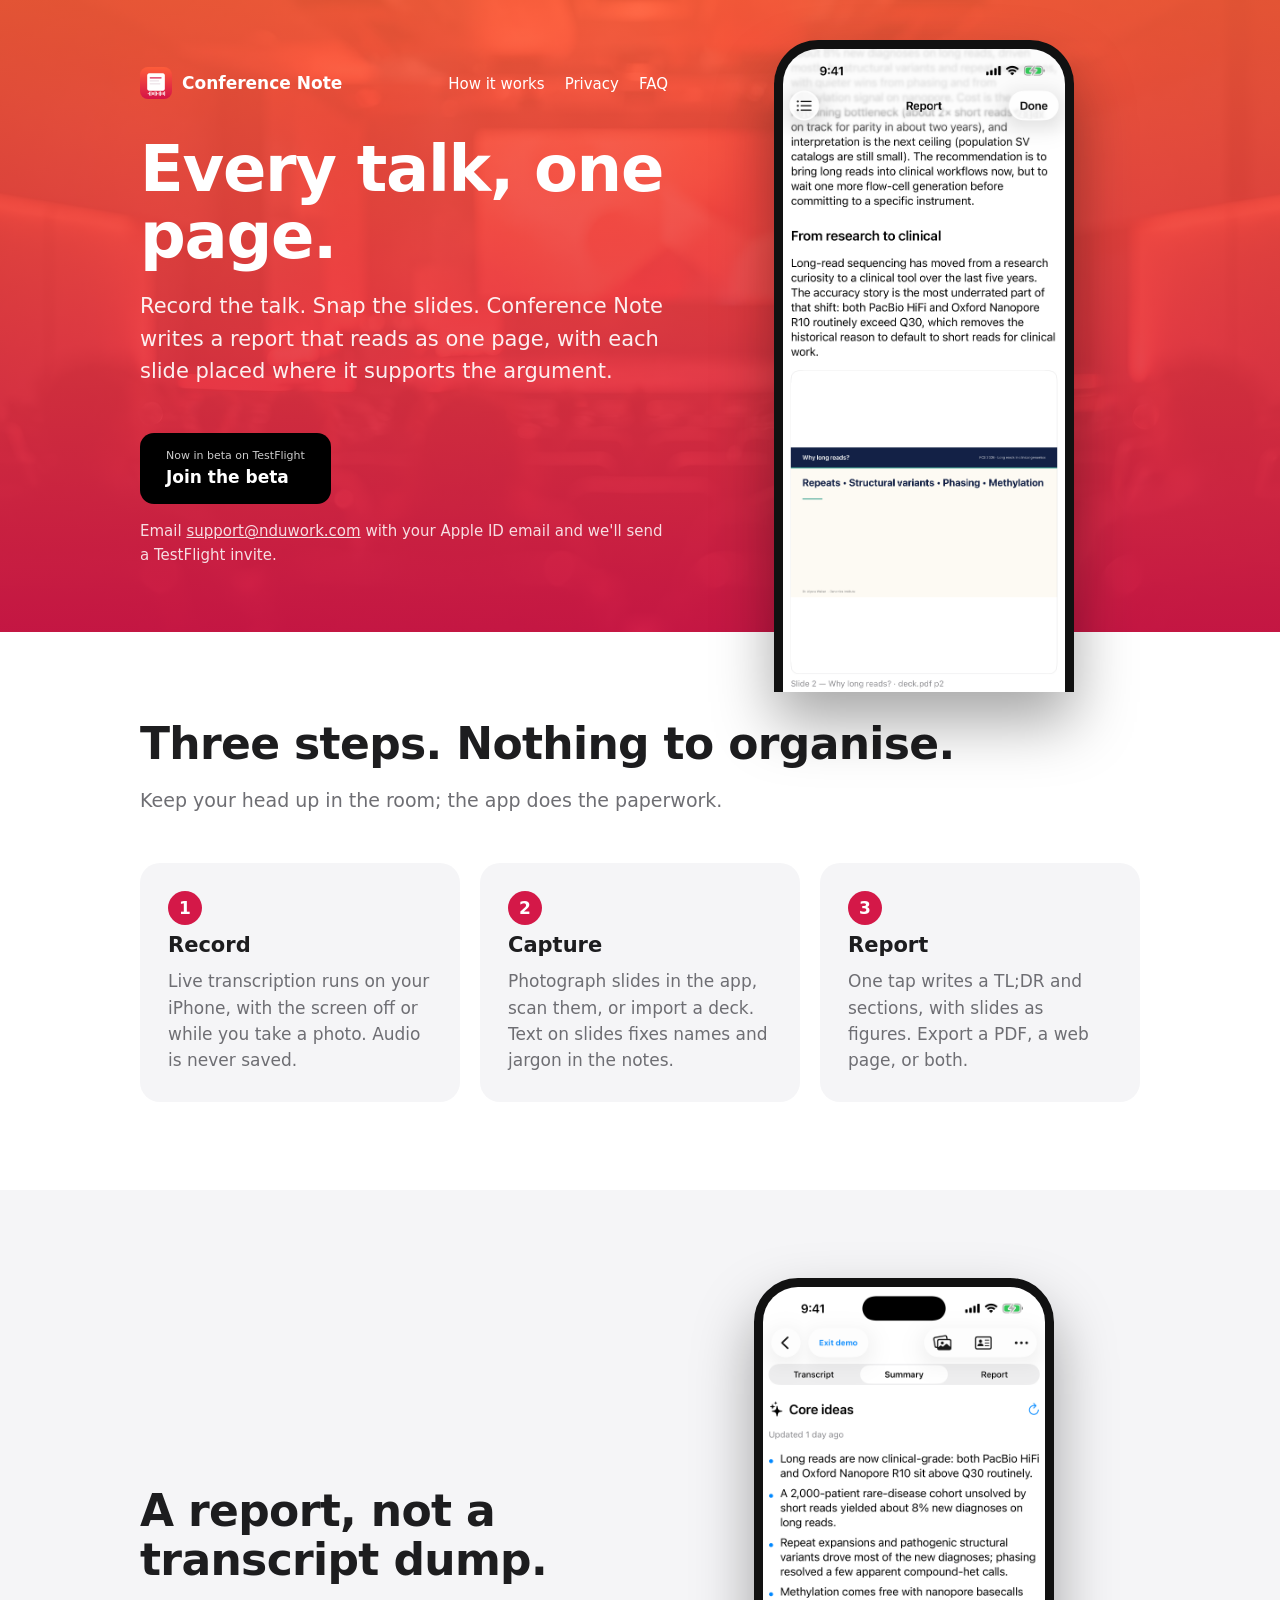
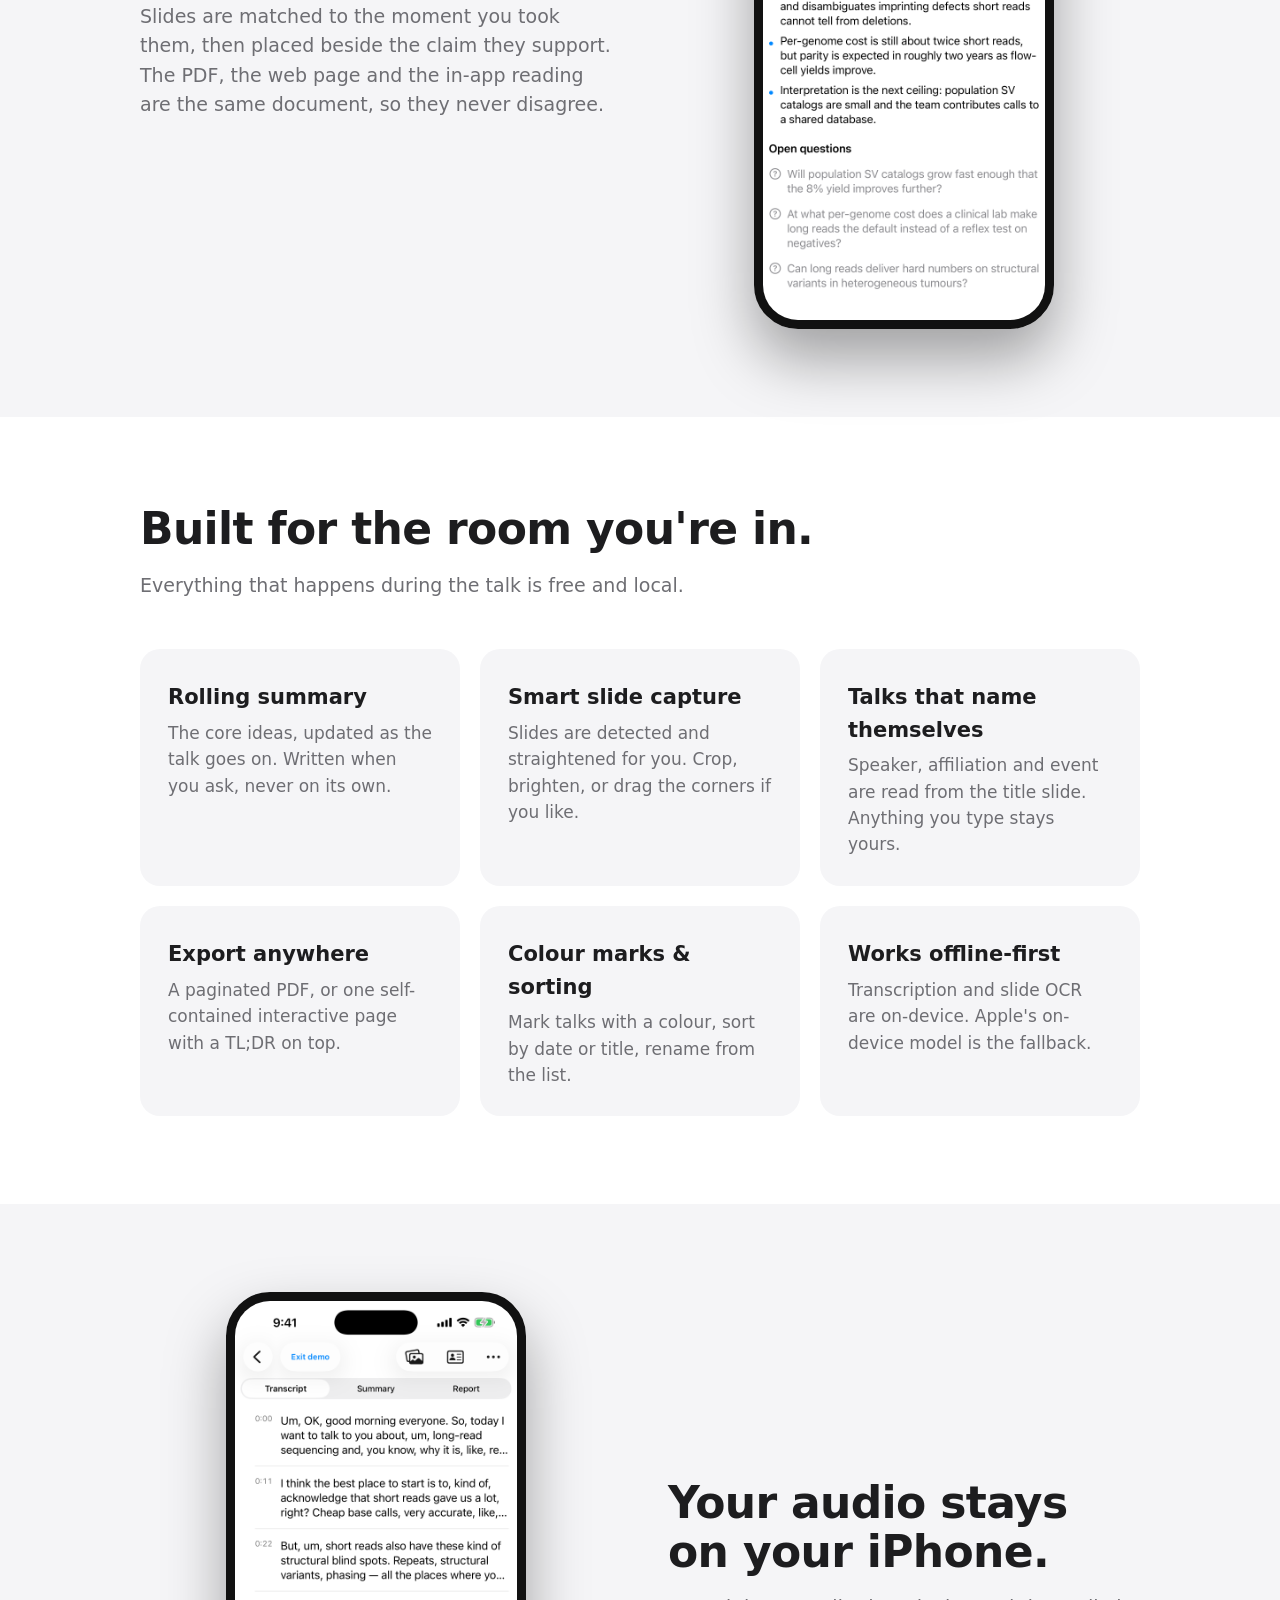
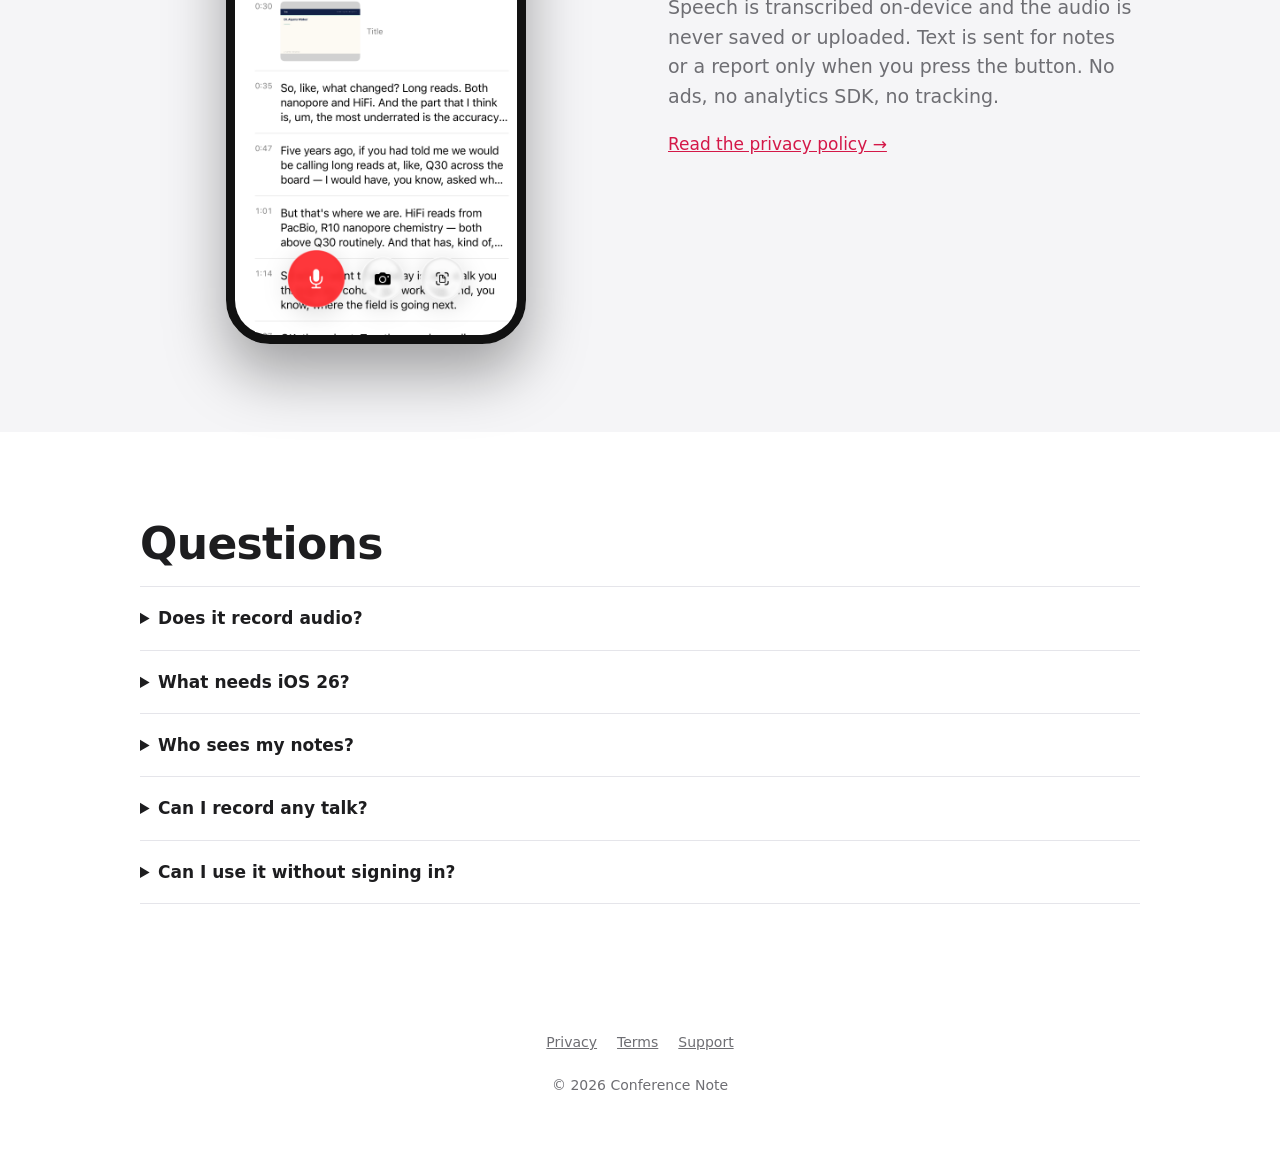
==== index.html @ bb440360 "Point og:image at the nduwork Pages URL Co-Authored-By: Pi <noreply@pi.dev>" ====
<!doctype html>
<html lang="en">
<head>
<meta charset="utf-8">
<meta name="viewport" content="width=device-width, initial-scale=1">
<title>Conference Note — talks in, one-page reports out</title>
<meta name="description" content="Record a talk, snap the slides, and get a one-page report with the slides as figures. Transcription happens on your iPhone.">
<meta property="og:title" content="Conference Note">
<meta property="og:description" content="Record a talk, snap the slides, get a one-page report.">
<meta property="og:image" content="https://nduwork.github.io/conference-note-landing/assets/og.png">
<link rel="icon" href="assets/icon.png">
<link rel="stylesheet" href="site.css">
</head>
<body>
<header class="hero">
  <div class="wrap">
    <div>
      <nav><b><img src="assets/icon.png" alt="">Conference Note</b><span><a href="#how">How it works</a><a href="#privacy">Privacy</a><a href="#faq">FAQ</a></span></nav>
      <h1>Every talk, one page.</h1>
      <p class="lead">Record the talk. Snap the slides. Conference Note writes a report that reads as one page, with each slide placed where it supports the argument.</p>
      <!-- beta: swap for the App Store link when the app is live -->
      <a class="badge" href="mailto:support@nduwork.com?subject=Conference%20Note%20beta&body=Please%20add%20me%20to%20the%20Conference%20Note%20TestFlight%20beta.%20My%20Apple%20ID%20email%20is%3A%20"><small>Now in beta on TestFlight</small>Join the beta</a>
      <p style="font-size:15px;opacity:.85;margin:-40px 0 56px">Email <a href="mailto:support@nduwork.com?subject=Conference%20Note%20beta" style="color:#fff">support@nduwork.com</a> with your Apple ID email and we'll send a TestFlight invite.</p>
    </div>
    <div class="phone"><span>assets/shots/01-report.png</span><img src="assets/shots/01-report.png" alt="A Conference Note report with slides as figures" onerror="this.remove()"></div>
  </div>
</header>

<section id="how"><div class="wrap">
  <h2>Three steps. Nothing to organise.</h2>
  <p class="sub">Keep your head up in the room; the app does the paperwork.</p>
  <div class="steps">
    <div class="card"><div class="n">1</div><h3>Record</h3><p>Live transcription runs on your iPhone, with the screen off or while you take a photo. Audio is never saved.</p></div>
    <div class="card"><div class="n">2</div><h3>Capture</h3><p>Photograph slides in the app, scan them, or import a deck. Text on slides fixes names and jargon in the notes.</p></div>
    <div class="card"><div class="n">3</div><h3>Report</h3><p>One tap writes a TL;DR and sections, with slides as figures. Export a PDF, a web page, or both.</p></div>
  </div>
</div></section>

<section class="alt"><div class="wrap split">
  <div>
    <h2>A report, not a transcript dump.</h2>
    <p class="sub" style="margin:0">Slides are matched to the moment you took them, then placed beside the claim they support. The PDF, the web page and the in-app reading are the same document, so they never disagree.</p>
  </div>
  <div class="phone"><span>assets/shots/02-summary.png</span><img src="assets/shots/02-summary.png" alt="Rolling summary of a talk" onerror="this.remove()"></div>
</div></section>

<section><div class="wrap">
  <h2>Built for the room you're in.</h2>
  <p class="sub">Everything that happens during the talk is free and local.</p>
  <div class="feats">
    <div class="card"><h3>Rolling summary</h3><p>The core ideas, updated as the talk goes on. Written when you ask, never on its own.</p></div>
    <div class="card"><h3>Smart slide capture</h3><p>Slides are detected and straightened for you. Crop, brighten, or drag the corners if you like.</p></div>
    <div class="card"><h3>Talks that name themselves</h3><p>Speaker, affiliation and event are read from the title slide. Anything you type stays yours.</p></div>
    <div class="card"><h3>Export anywhere</h3><p>A paginated PDF, or one self-contained interactive page with a TL;DR on top.</p></div>
    <div class="card"><h3>Colour marks &amp; sorting</h3><p>Mark talks with a colour, sort by date or title, rename from the list.</p></div>
    <div class="card"><h3>Works offline-first</h3><p>Transcription and slide OCR are on-device. Apple's on-device model is the fallback.</p></div>
  </div>
</div></section>

<section class="alt" id="privacy"><div class="wrap split">
  <div class="phone"><span>assets/shots/03-privacy.png</span><img src="assets/shots/03-privacy.png" alt="" onerror="this.remove()"></div>
  <div>
    <h2>Your audio stays on your iPhone.</h2>
    <p class="sub" style="margin:0 0 20px">Speech is transcribed on-device and the audio is never saved or uploaded. Text is sent for notes or a report only when you press the button. No ads, no analytics SDK, no tracking.</p>
    <a href="privacy.html">Read the privacy policy →</a>
  </div>
</div></section>

<section id="faq"><div class="wrap">
  <h2>Questions</h2>
  <details><summary>Does it record audio?</summary><p>It listens to transcribe, live, on your iPhone. The audio is not saved and not uploaded.</p></details>
  <details><summary>What needs iOS 26?</summary><p>On-device transcription uses Apple's SpeechAnalyzer, which ships with iOS 26.</p></details>
  <details><summary>Who sees my notes?</summary><p>When you press for notes or a report, the text goes through Conference Note's credit service to OpenAI, which does not train on API data. The service keeps only a count of tokens used.</p></details>
  <details><summary>Can I record any talk?</summary><p>You decide. Conference Note is a note-taking tool, and you are responsible for having permission to record and capture each talk and for respecting the rules of the event. See the <a href="terms.html">Terms of Use</a>.</p></details>
  <details><summary>Can I use it without signing in?</summary><p>A guided demo with sample data runs before sign-in. Real use needs Sign in with Apple, which ties your credits to you.</p></details>
</div></section>

<footer><div class="wrap">
  <a href="privacy.html">Privacy</a><a href="terms.html">Terms</a><a href="support.html">Support</a><br><br>© 2026 Conference Note
</div></footer>
</body>
</html>
---- site.css ----
:root{--coral:#ff5e3a;--crimson:#d41848;--ink:#1d1d1f;--mute:#6e6e73;--bg:#fff;--card:#f5f5f7;--line:#e5e5ea}
@media(prefers-color-scheme:dark){:root{--ink:#f5f5f7;--mute:#a1a1a6;--bg:#000;--card:#1c1c1e;--line:#2c2c2e}}
*{box-sizing:border-box}
body{margin:0;font:17px/1.55 -apple-system,BlinkMacSystemFont,"SF Pro Text",system-ui,sans-serif;color:var(--ink);background:var(--bg)}
a{color:var(--crimson)}
.wrap{max-width:1040px;margin:0 auto;padding:0 20px}
nav{display:flex;align-items:center;justify-content:space-between;padding:18px 0}
nav b{display:flex;align-items:center;gap:10px}
nav img{width:32px;height:32px;border-radius:8px}
nav a{margin-left:20px;color:var(--mute);text-decoration:none;font-size:15px}
.hero{background:linear-gradient(180deg,rgb(255 94 58/.88),rgb(212 24 72/.92)),url(assets/hero-bg.jpg) center/cover;color:#fff}
.hero .wrap{display:grid;grid-template-columns:1.1fr .9fr;gap:40px;align-items:center;padding-top:40px;padding-bottom:0}
.hero nav a,.hero nav b{color:#fff}
h1{font-size:clamp(36px,6vw,64px);line-height:1.04;letter-spacing:-.02em;margin:.3em 0}
.lead{font-size:21px;opacity:.92;max-width:30em}
.badge{display:inline-block;margin:24px 0 56px;padding:14px 26px;border-radius:14px;background:#000;color:#fff;text-decoration:none;font-weight:600}
.badge small{display:block;font-size:11px;font-weight:400;opacity:.8}
/* phone + placeholder: a missing screenshot shows its label instead */
.phone{position:relative;width:min(300px,100%);aspect-ratio:1320/2868;margin:0 auto;border:9px solid #111;border-radius:44px;background:linear-gradient(160deg,#2a2a2e,#111);overflow:hidden;box-shadow:0 30px 60px rgba(0,0,0,.35)}
.hero .phone{margin-bottom:-60px;border-bottom:0;border-radius:44px 44px 0 0}
.phone span{position:absolute;inset:0;display:grid;place-items:center;padding:20px;text-align:center;color:#8e8e93;font-size:14px}
.phone img{position:absolute;inset:0;width:100%;height:100%;object-fit:cover}
section{padding:88px 0}
section.alt{background:var(--card)}
h2{font-size:clamp(28px,4vw,44px);line-height:1.1;letter-spacing:-.015em;margin:0 0 .4em}
.sub{color:var(--mute);font-size:19px;max-width:36em;margin:0 0 48px}
.steps,.feats{display:grid;gap:20px;grid-template-columns:repeat(3,1fr)}
.card{background:var(--card);border-radius:20px;padding:28px}
section.alt .card{background:var(--bg)}
.card h3{margin:.2em 0 .3em;font-size:21px}
.card p{margin:0;color:var(--mute)}
.n{display:grid;place-items:center;width:34px;height:34px;border-radius:50%;background:var(--crimson);color:#fff;font-weight:700}
.split{display:grid;grid-template-columns:1fr 1fr;gap:56px;align-items:center}
details{border-top:1px solid var(--line);padding:18px 0}
details:last-child{border-bottom:1px solid var(--line)}
summary{cursor:pointer;font-weight:600}
details p{color:var(--mute);margin:.6em 0 0}
footer{padding:40px 0 60px;color:var(--mute);font-size:14px;text-align:center}
footer a{color:var(--mute);margin:0 10px}
@media(max-width:760px){.hero .wrap,.split{grid-template-columns:1fr}.steps,.feats{grid-template-columns:1fr}.hero .wrap>div:first-child{text-align:center}.lead{margin:auto}}
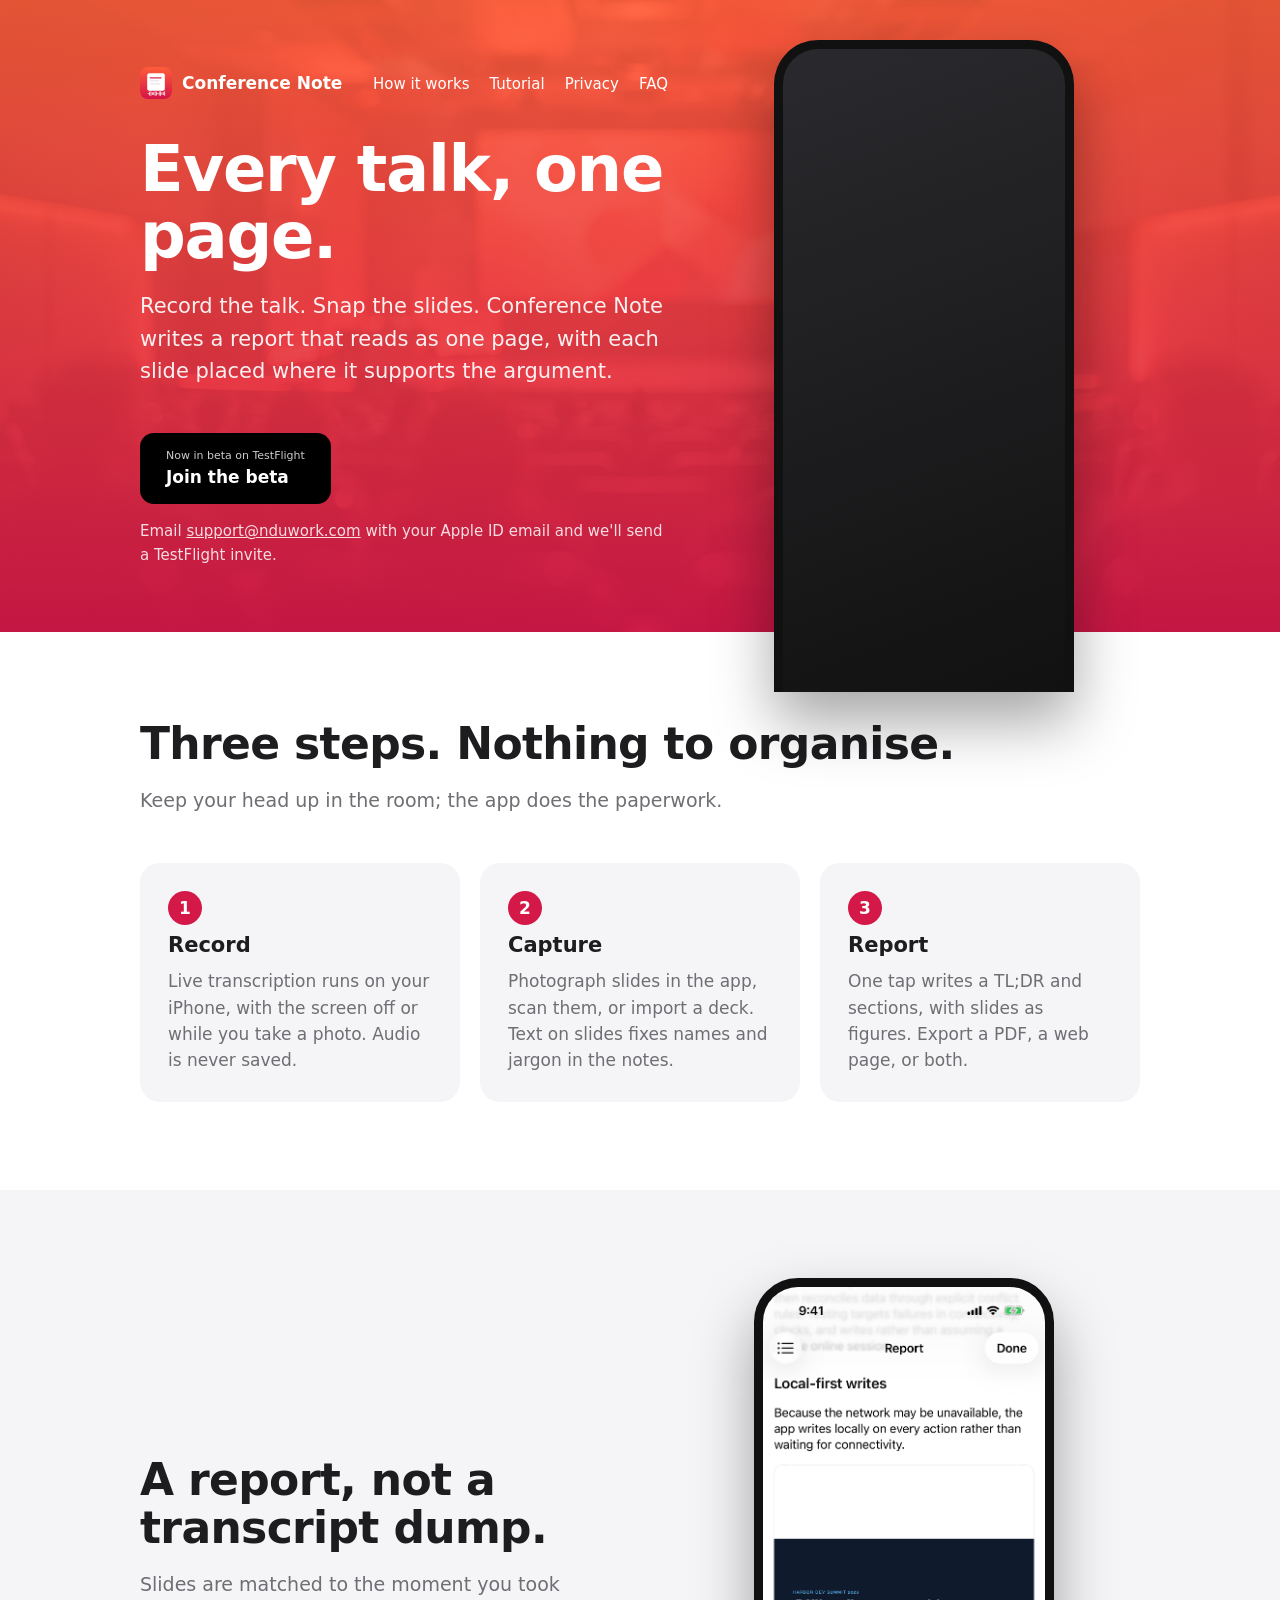
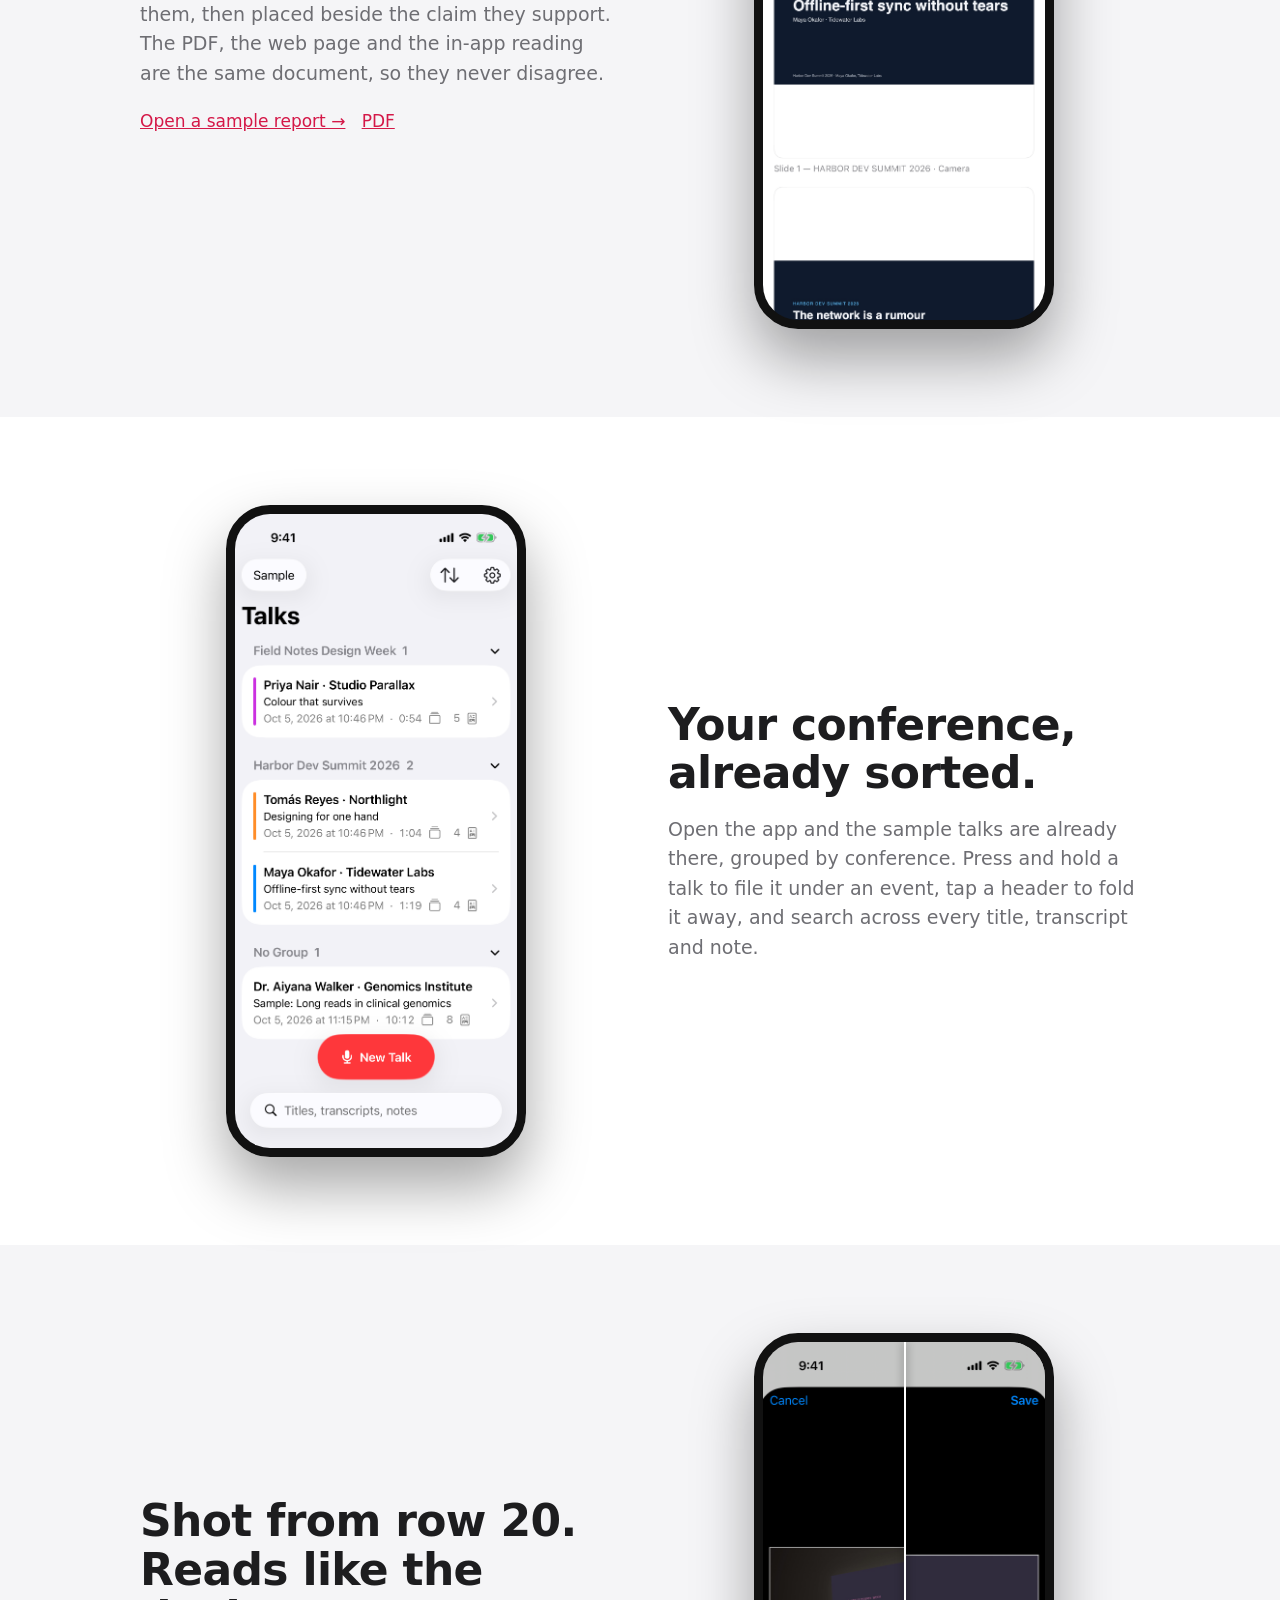
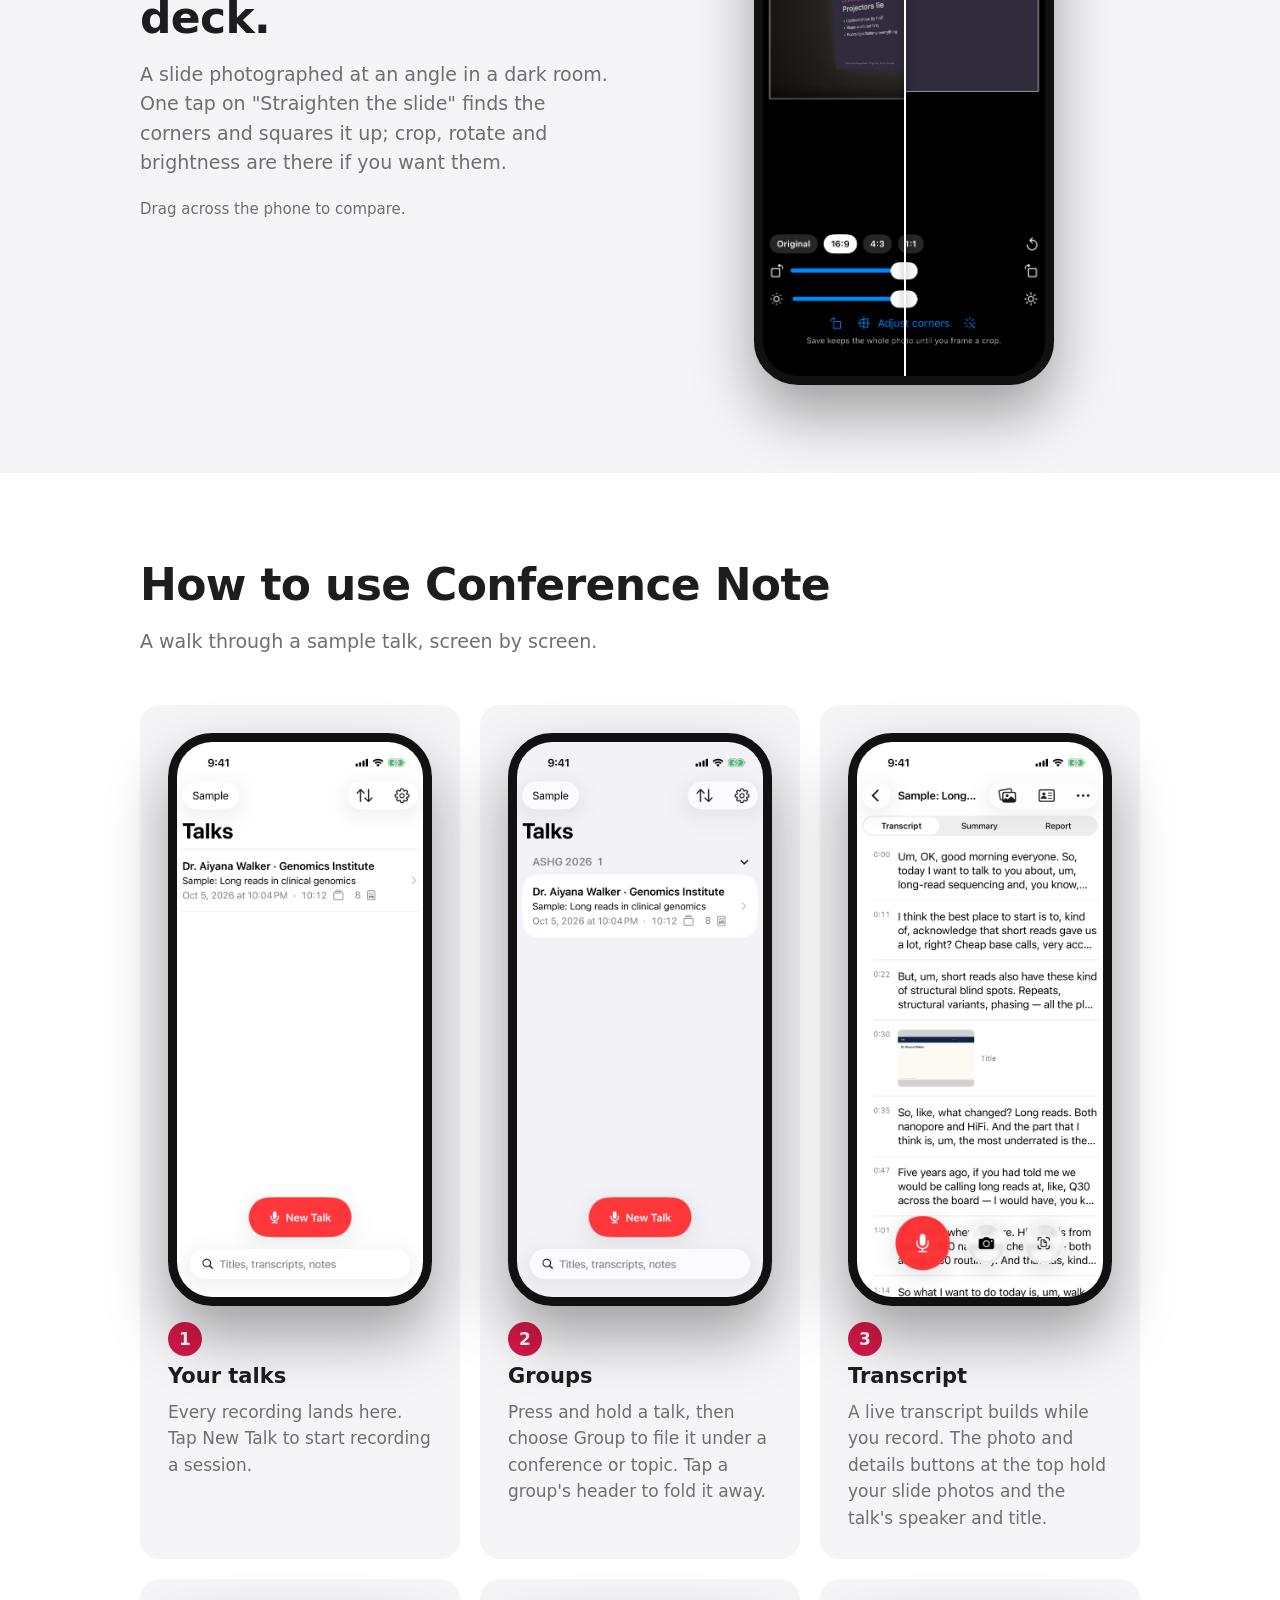
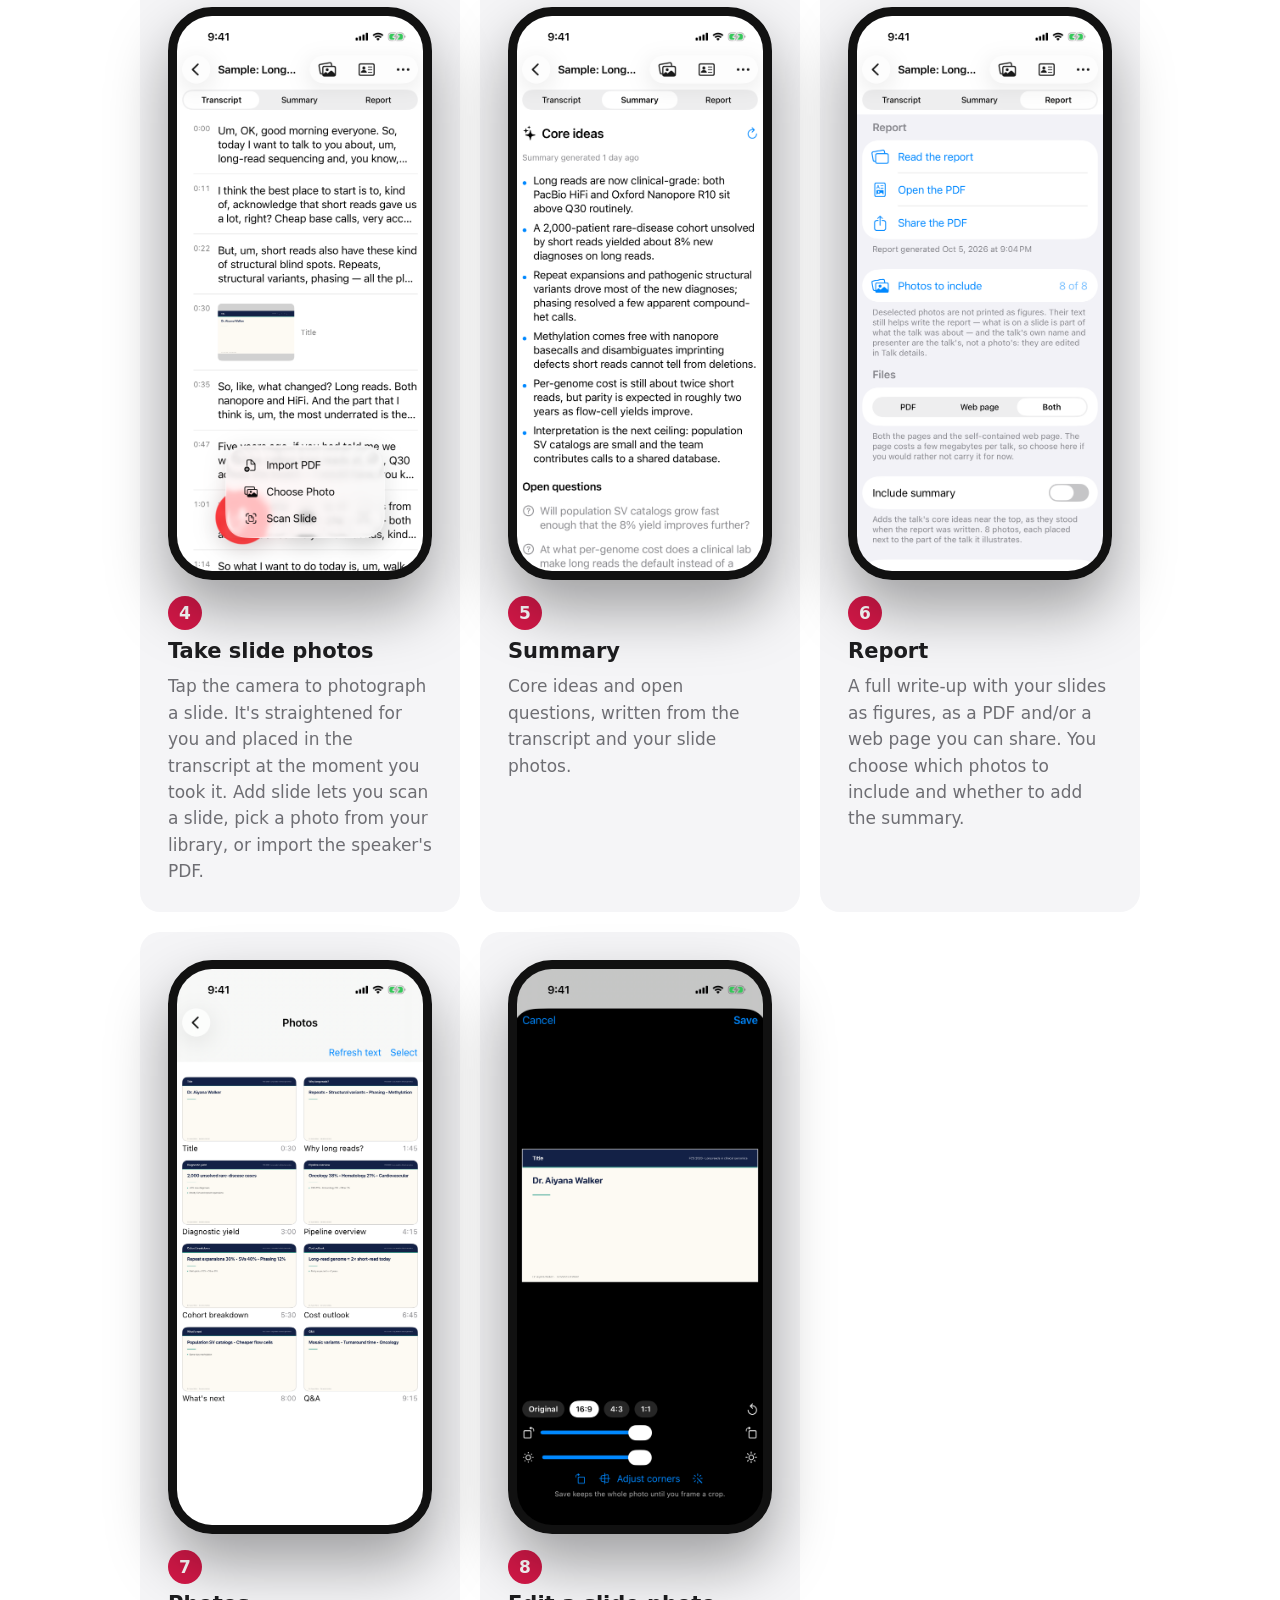
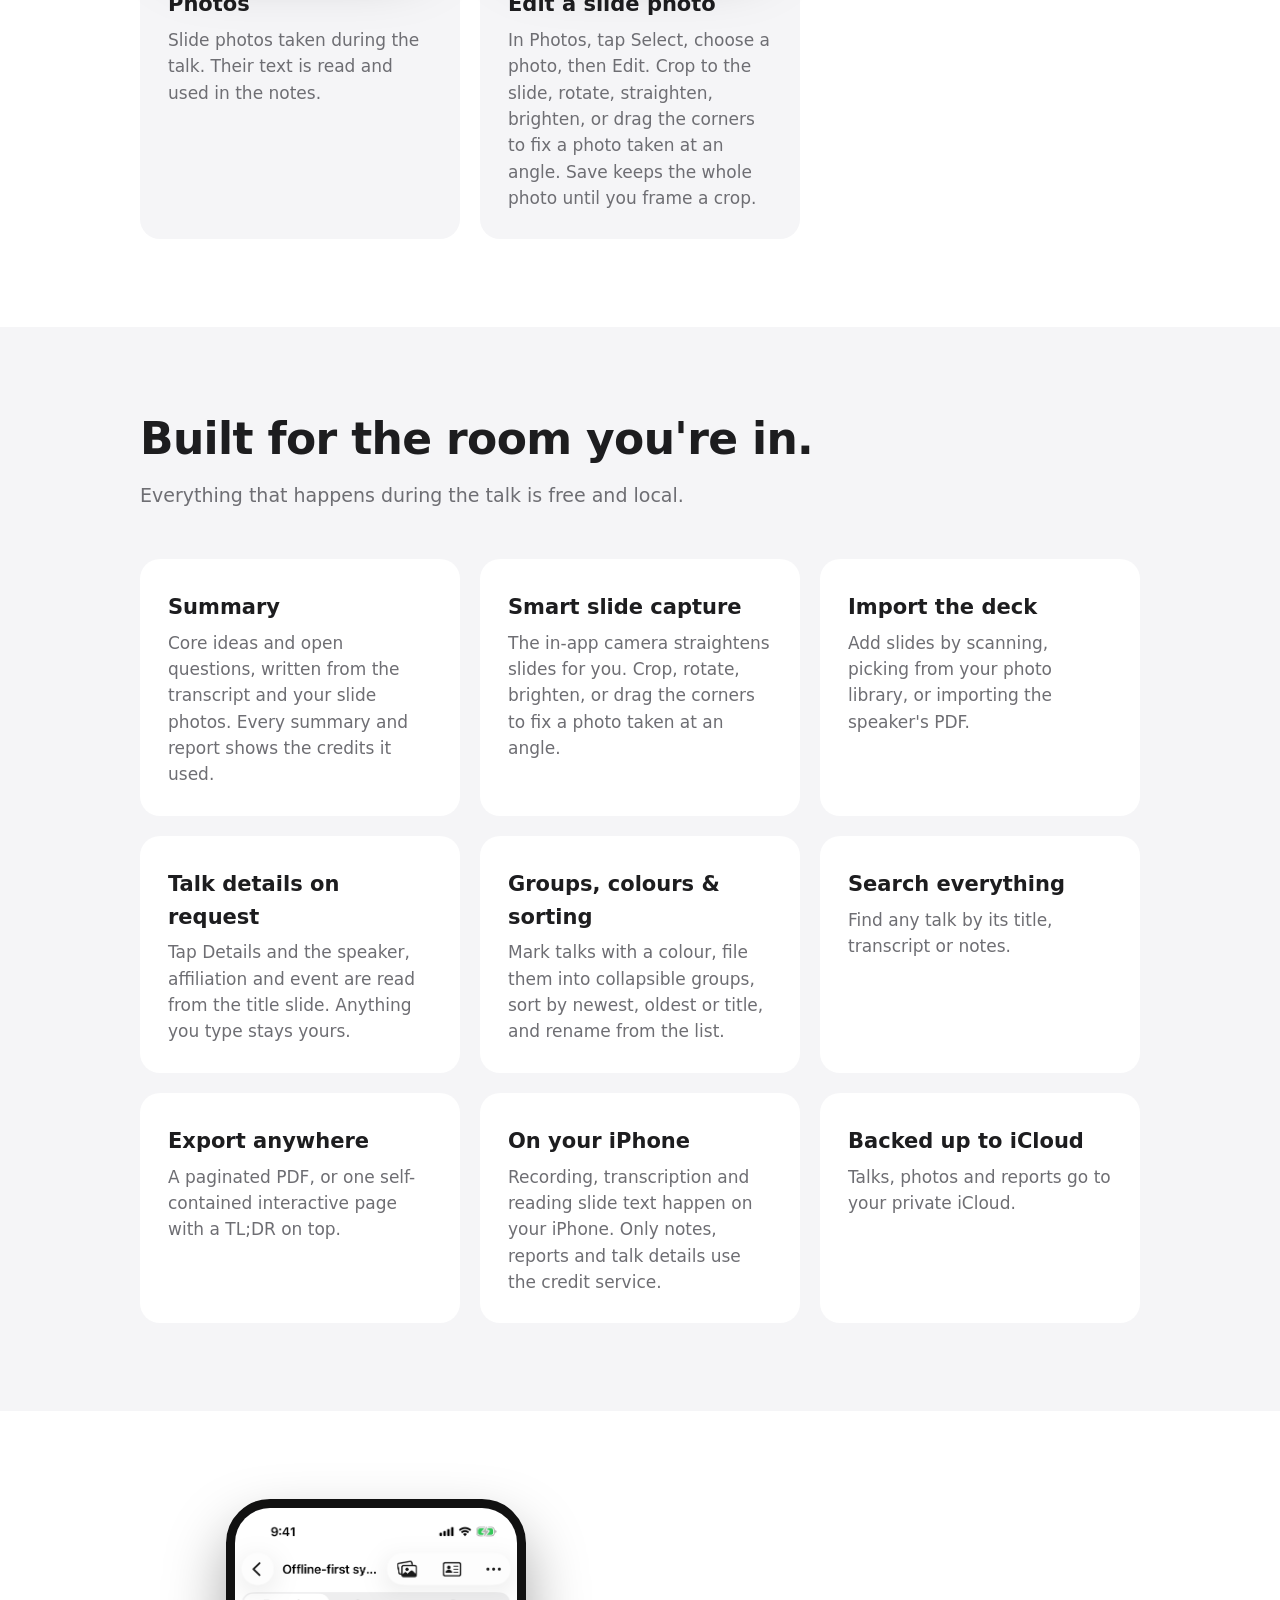
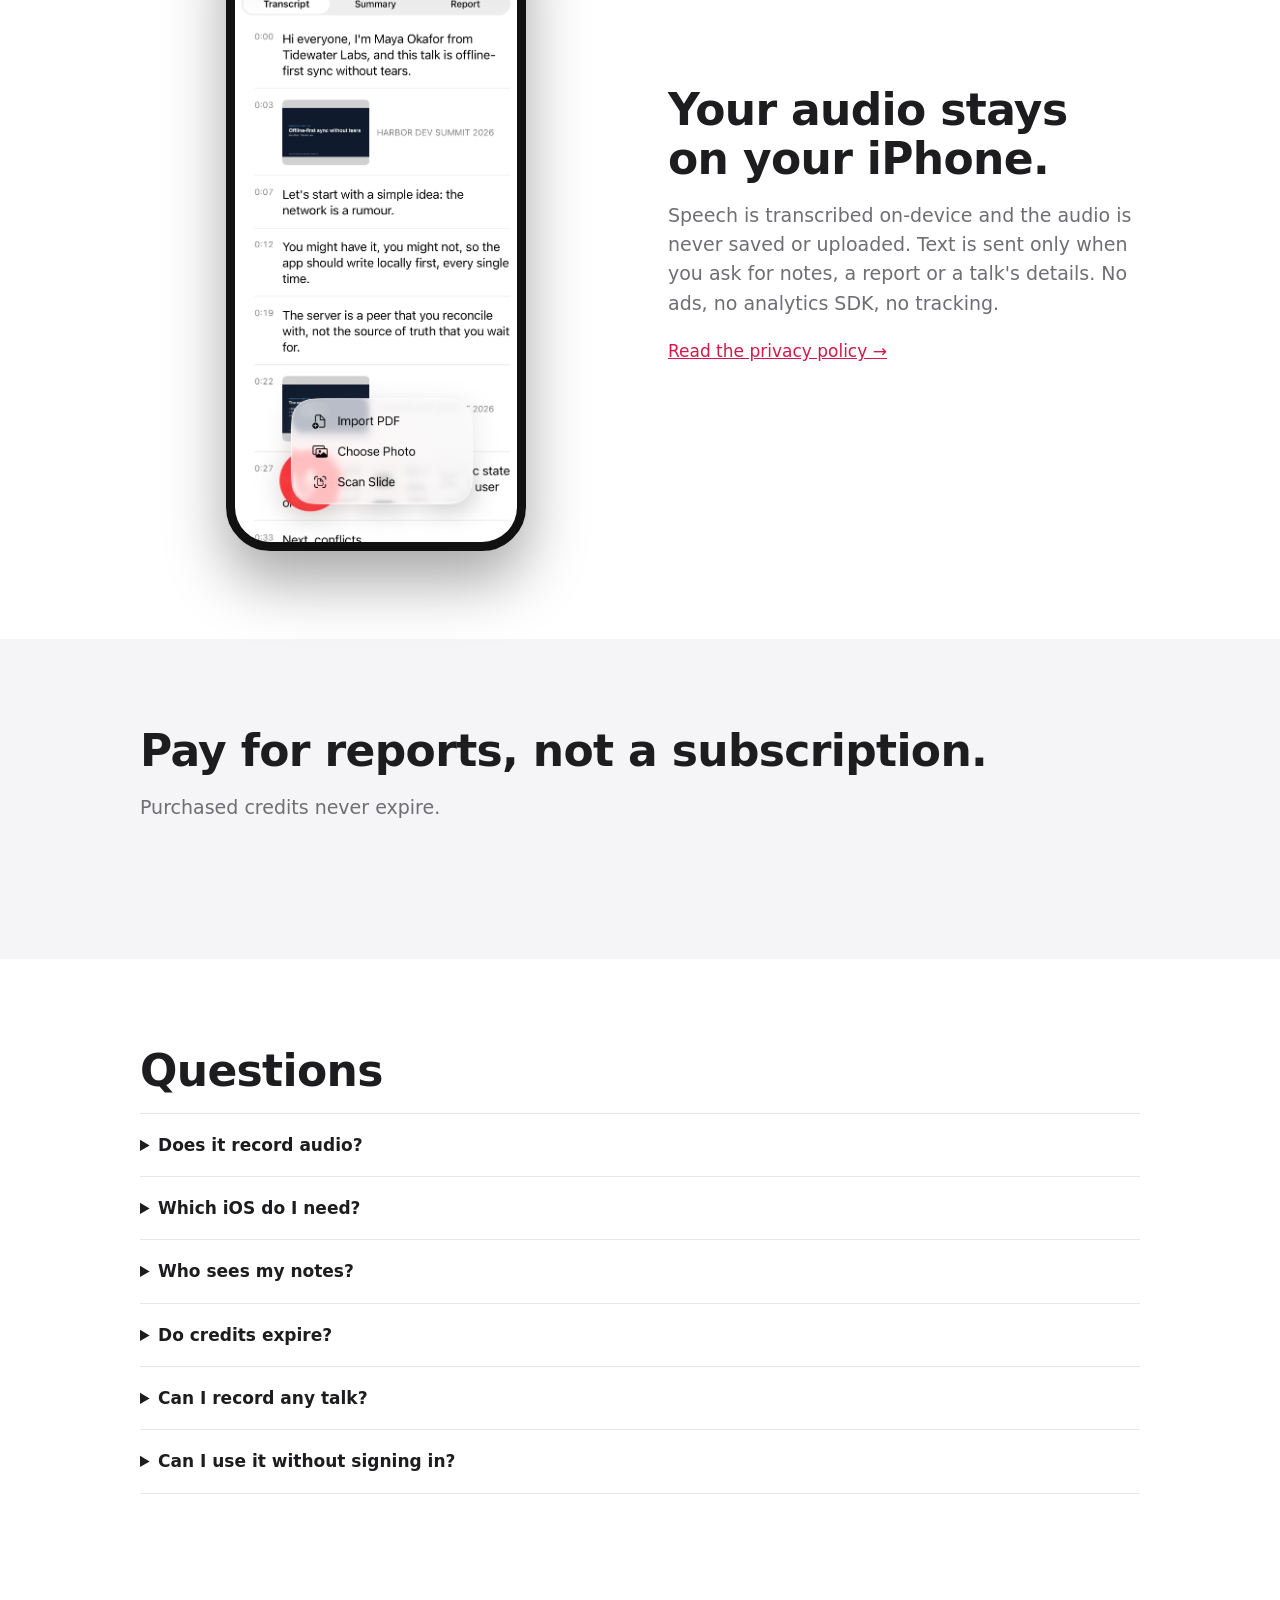
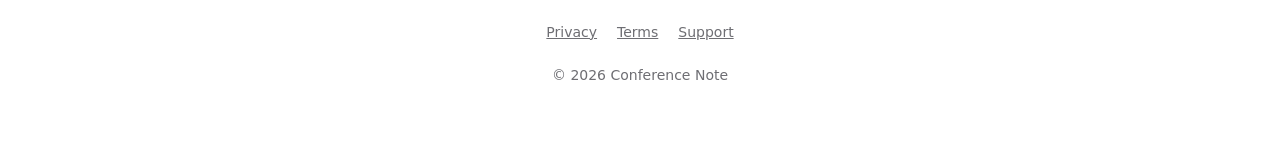
==== commit 62a68252: "Landing: tutorial, app-synced copy, demo-talk sections Co-Authored-By: Pi <noreply@pi.dev>" ====
--- a/index.html
+++ b/index.html
@@ -7,7 +7,7 @@
 <meta name="description" content="Record a talk, snap the slides, and get a one-page report with the slides as figures. Transcription happens on your iPhone.">
 <meta property="og:title" content="Conference Note">
 <meta property="og:description" content="Record a talk, snap the slides, get a one-page report.">
-<meta property="og:image" content="https://nduwork.github.io/conference-note-landing/assets/og.png">
+<meta property="og:image" content="https://nduworker.github.io/conference-note-landing/assets/og.png">
 <link rel="icon" href="assets/icon.png">
 <link rel="stylesheet" href="site.css">
 </head>
@@ -15,14 +15,14 @@
 <header class="hero">
   <div class="wrap">
     <div>
-      <nav><b><img src="assets/icon.png" alt="">Conference Note</b><span><a href="#how">How it works</a><a href="#privacy">Privacy</a><a href="#faq">FAQ</a></span></nav>
+      <nav><b><img src="assets/icon.png" alt="">Conference Note</b><span><a href="#how">How it works</a><a href="#tutorial">Tutorial</a><a href="#privacy">Privacy</a><a href="#faq">FAQ</a></span></nav>
       <h1>Every talk, one page.</h1>
       <p class="lead">Record the talk. Snap the slides. Conference Note writes a report that reads as one page, with each slide placed where it supports the argument.</p>
       <!-- beta: swap for the App Store link when the app is live -->
       <a class="badge" href="mailto:support@nduwork.com?subject=Conference%20Note%20beta&body=Please%20add%20me%20to%20the%20Conference%20Note%20TestFlight%20beta.%20My%20Apple%20ID%20email%20is%3A%20"><small>Now in beta on TestFlight</small>Join the beta</a>
       <p style="font-size:15px;opacity:.85;margin:-40px 0 56px">Email <a href="mailto:support@nduwork.com?subject=Conference%20Note%20beta" style="color:#fff">support@nduwork.com</a> with your Apple ID email and we'll send a TestFlight invite.</p>
     </div>
-    <div class="phone"><span>assets/shots/01-report.png</span><img src="assets/shots/01-report.png" alt="A Conference Note report with slides as figures" onerror="this.remove()"></div>
+    <div class="phone cycle"><img src="assets/demo/02-transcript.png" alt="Live transcript with slide photos placed inline"><img src="assets/demo/04-summary.png" alt="Core ideas of the talk"><img src="assets/demo/06-report-reading.png" alt="The finished report with a TL;DR"></div>
   </div>
 </header>
 
@@ -40,39 +40,81 @@
   <div>
     <h2>A report, not a transcript dump.</h2>
     <p class="sub" style="margin:0">Slides are matched to the moment you took them, then placed beside the claim they support. The PDF, the web page and the in-app reading are the same document, so they never disagree.</p>
+    <p style="margin-top:20px"><a href="assets/demo/sample-report.html">Open a sample report →</a> &nbsp; <a href="assets/demo/sample-report.pdf">PDF</a></p>
   </div>
-  <div class="phone"><span>assets/shots/02-summary.png</span><img src="assets/shots/02-summary.png" alt="Rolling summary of a talk" onerror="this.remove()"></div>
+  <div class="phone"><span>assets/demo/07-report-reading-figure.png</span><img src="assets/demo/07-report-reading-figure.png" alt="A report section with the slide placed as a figure" onerror="this.remove()"></div>
 </div></section>
 
-<section><div class="wrap">
+<section id="groups"><div class="wrap split">
+  <div class="phone"><span>assets/demo/01-library.png</span><img src="assets/demo/01-library.png" alt="Talks grouped by conference, with colour marks" loading="lazy"></div>
+  <div>
+    <h2>Your conference, already sorted.</h2>
+    <p class="sub" style="margin:0">Open the app and the sample talks are already there, grouped by conference. Press and hold a talk to file it under an event, tap a header to fold it away, and search across every title, transcript and note.</p>
+  </div>
+</div></section>
+
+<section class="alt" id="slides"><div class="wrap split">
+  <div>
+    <h2>Shot from row 20. Reads like the deck.</h2>
+    <p class="sub" style="margin:0 0 20px">A slide photographed at an angle in a dark room. One tap on "Straighten the slide" finds the corners and squares it up; crop, rotate and brightness are there if you want them.</p>
+    <p class="sub" style="margin:0;font-size:15px">Drag across the phone to compare.</p>
+  </div>
+  <div class="phone compare"><img src="assets/demo/08-editor-before.png" alt="Slide photo taken at an angle, before editing" loading="lazy"><img class="after" src="assets/demo/10-editor-after.png" alt="The same slide after Straighten the slide" loading="lazy"><input type="range" min="0" max="100" value="50" aria-label="Compare before and after" oninput="this.parentNode.style.setProperty('--x',this.value+'%')"></div>
+</div></section>
+
+<section id="tutorial"><div class="wrap">
+  <h2>How to use Conference Note</h2>
+  <p class="sub">A walk through a sample talk, screen by screen.</p>
+  <div class="steps">
+    <div class="card"><div class="phone"><img src="assets/tutorial/01-library.png" alt="Your talks screen" loading="lazy"></div><div class="n">1</div><h3>Your talks</h3><p>Every recording lands here. Tap New Talk to start recording a session.</p></div>
+    <div class="card"><div class="phone"><img src="assets/tutorial/02-groups.png" alt="Groups screen" loading="lazy"></div><div class="n">2</div><h3>Groups</h3><p>Press and hold a talk, then choose Group to file it under a conference or topic. Tap a group's header to fold it away.</p></div>
+    <div class="card"><div class="phone"><img src="assets/tutorial/03-transcript.png" alt="Transcript screen" loading="lazy"></div><div class="n">3</div><h3>Transcript</h3><p>A live transcript builds while you record. The photo and details buttons at the top hold your slide photos and the talk's speaker and title.</p></div>
+    <div class="card"><div class="phone"><img src="assets/tutorial/04-add-slide.png" alt="Take slide photos screen" loading="lazy"></div><div class="n">4</div><h3>Take slide photos</h3><p>Tap the camera to photograph a slide. It's straightened for you and placed in the transcript at the moment you took it. Add slide lets you scan a slide, pick a photo from your library, or import the speaker's PDF.</p></div>
+    <div class="card"><div class="phone"><img src="assets/tutorial/05-summary.png" alt="Summary screen" loading="lazy"></div><div class="n">5</div><h3>Summary</h3><p>Core ideas and open questions, written from the transcript and your slide photos.</p></div>
+    <div class="card"><div class="phone"><img src="assets/tutorial/06-report.png" alt="Report screen" loading="lazy"></div><div class="n">6</div><h3>Report</h3><p>A full write-up with your slides as figures, as a PDF and/or a web page you can share. You choose which photos to include and whether to add the summary.</p></div>
+    <div class="card"><div class="phone"><img src="assets/tutorial/07-photos.png" alt="Photos screen" loading="lazy"></div><div class="n">7</div><h3>Photos</h3><p>Slide photos taken during the talk. Their text is read and used in the notes.</p></div>
+    <div class="card"><div class="phone"><img src="assets/tutorial/08-edit-photo.png" alt="Edit a slide photo screen" loading="lazy"></div><div class="n">8</div><h3>Edit a slide photo</h3><p>In Photos, tap Select, choose a photo, then Edit. Crop to the slide, rotate, straighten, brighten, or drag the corners to fix a photo taken at an angle. Save keeps the whole photo until you frame a crop.</p></div>
+  </div>
+</div></section>
+
+<section class="alt"><div class="wrap">
   <h2>Built for the room you're in.</h2>
   <p class="sub">Everything that happens during the talk is free and local.</p>
   <div class="feats">
-    <div class="card"><h3>Rolling summary</h3><p>The core ideas, updated as the talk goes on. Written when you ask, never on its own.</p></div>
-    <div class="card"><h3>Smart slide capture</h3><p>Slides are detected and straightened for you. Crop, brighten, or drag the corners if you like.</p></div>
-    <div class="card"><h3>Talks that name themselves</h3><p>Speaker, affiliation and event are read from the title slide. Anything you type stays yours.</p></div>
+    <div class="card"><h3>Summary</h3><p>Core ideas and open questions, written from the transcript and your slide photos. Every summary and report shows the credits it used.</p></div>
+    <div class="card"><h3>Smart slide capture</h3><p>The in-app camera straightens slides for you. Crop, rotate, brighten, or drag the corners to fix a photo taken at an angle.</p></div>
+    <div class="card"><h3>Import the deck</h3><p>Add slides by scanning, picking from your photo library, or importing the speaker's PDF.</p></div>
+    <div class="card"><h3>Talk details on request</h3><p>Tap Details and the speaker, affiliation and event are read from the title slide. Anything you type stays yours.</p></div>
+    <div class="card"><h3>Groups, colours &amp; sorting</h3><p>Mark talks with a colour, file them into collapsible groups, sort by newest, oldest or title, and rename from the list.</p></div>
+    <div class="card"><h3>Search everything</h3><p>Find any talk by its title, transcript or notes.</p></div>
     <div class="card"><h3>Export anywhere</h3><p>A paginated PDF, or one self-contained interactive page with a TL;DR on top.</p></div>
-    <div class="card"><h3>Colour marks &amp; sorting</h3><p>Mark talks with a colour, sort by date or title, rename from the list.</p></div>
-    <div class="card"><h3>Works offline-first</h3><p>Transcription and slide OCR are on-device. Apple's on-device model is the fallback.</p></div>
+    <div class="card"><h3>On your iPhone</h3><p>Recording, transcription and reading slide text happen on your iPhone. Only notes, reports and talk details use the credit service.</p></div>
+    <div class="card"><h3>Backed up to iCloud</h3><p>Talks, photos and reports go to your private iCloud.</p></div>
   </div>
 </div></section>
 
-<section class="alt" id="privacy"><div class="wrap split">
-  <div class="phone"><span>assets/shots/03-privacy.png</span><img src="assets/shots/03-privacy.png" alt="" onerror="this.remove()"></div>
+<section id="privacy"><div class="wrap split">
+  <div class="phone"><span>assets/demo/03-add-slide.png</span><img src="assets/demo/03-add-slide.png" alt="Transcript with the Add slide menu: Import PDF, Choose Photo, Scan Slide" loading="lazy"></div>
   <div>
     <h2>Your audio stays on your iPhone.</h2>
-    <p class="sub" style="margin:0 0 20px">Speech is transcribed on-device and the audio is never saved or uploaded. Text is sent for notes or a report only when you press the button. No ads, no analytics SDK, no tracking.</p>
+    <p class="sub" style="margin:0 0 20px">Speech is transcribed on-device and the audio is never saved or uploaded. Text is sent only when you ask for notes, a report or a talk's details. No ads, no analytics SDK, no tracking.</p>
     <a href="privacy.html">Read the privacy policy →</a>
   </div>
+</div></section>
+
+<section class="alt"><div class="wrap">
+  <h2>Pay for reports, not a subscription.</h2>
+  <p class="sub">Purchased credits never expire.</p>
 </div></section>
 
 <section id="faq"><div class="wrap">
   <h2>Questions</h2>
   <details><summary>Does it record audio?</summary><p>It listens to transcribe, live, on your iPhone. The audio is not saved and not uploaded.</p></details>
-  <details><summary>What needs iOS 26?</summary><p>On-device transcription uses Apple's SpeechAnalyzer, which ships with iOS 26.</p></details>
-  <details><summary>Who sees my notes?</summary><p>When you press for notes or a report, the text goes through Conference Note's credit service to OpenAI, which does not train on API data. The service keeps only a count of tokens used.</p></details>
+  <details><summary>Which iOS do I need?</summary><p>Requires iOS 26.1 or later.</p></details>
+  <details><summary>Who sees my notes?</summary><p>Transcript and slide text are sent to OpenAI, through Conference Note's credit service, when you ask for the notes, a report, or a talk's details. The service does not keep the text; it keeps a count of what you use, which is what credits are spent in.</p></details>
+  <details><summary>Do credits expire?</summary><p>No. Purchased credits stay in your account until you use them. Deleting your account removes its balance, and credits from a purchase Apple refunds are taken back.</p></details>
   <details><summary>Can I record any talk?</summary><p>You decide. Conference Note is a note-taking tool, and you are responsible for having permission to record and capture each talk and for respecting the rules of the event. See the <a href="terms.html">Terms of Use</a>.</p></details>
-  <details><summary>Can I use it without signing in?</summary><p>A guided demo with sample data runs before sign-in. Real use needs Sign in with Apple, which ties your credits to you.</p></details>
+  <details><summary>Can I use it without signing in?</summary><p>Sign in with Apple to start. A finished sample talk is waiting in your list to look around in. Sign-in ties your credits to you.</p></details>
 </div></section>
 
 <footer><div class="wrap">
--- a/site.css
+++ b/site.css
@@ -24,17 +24,31 @@
 section.alt{background:var(--card)}
 h2{font-size:clamp(28px,4vw,44px);line-height:1.1;letter-spacing:-.015em;margin:0 0 .4em}
 .sub{color:var(--mute);font-size:19px;max-width:36em;margin:0 0 48px}
-.steps,.feats{display:grid;gap:20px;grid-template-columns:repeat(3,1fr)}
+.steps,.feats,.packs{display:grid;gap:20px;grid-template-columns:repeat(3,1fr)}
 .card{background:var(--card);border-radius:20px;padding:28px}
 section.alt .card{background:var(--bg)}
 .card h3{margin:.2em 0 .3em;font-size:21px}
 .card p{margin:0;color:var(--mute)}
 .n{display:grid;place-items:center;width:34px;height:34px;border-radius:50%;background:var(--crimson);color:#fff;font-weight:700}
 .split{display:grid;grid-template-columns:1fr 1fr;gap:56px;align-items:center}
+.pack{text-align:center}
+.pack b{display:block;font-size:40px;letter-spacing:-.02em}
+.pack em{color:var(--crimson);font-style:normal;font-weight:600}
 details{border-top:1px solid var(--line);padding:18px 0}
 details:last-child{border-bottom:1px solid var(--line)}
 summary{cursor:pointer;font-weight:600}
 details p{color:var(--mute);margin:.6em 0 0}
 footer{padding:40px 0 60px;color:var(--mute);font-size:14px;text-align:center}
 footer a{color:var(--mute);margin:0 10px}
-@media(max-width:760px){.hero .wrap,.split{grid-template-columns:1fr}.steps,.feats{grid-template-columns:1fr}.hero .wrap>div:first-child{text-align:center}.lead{margin:auto}}
+@media(max-width:760px){.hero .wrap,.split{grid-template-columns:1fr}.steps,.feats,.packs{grid-template-columns:1fr}.hero .wrap>div:first-child{text-align:center}.lead{margin:auto}}
+#tutorial .phone{margin-bottom:16px}
+/* hero: crossfade transcript → summary → report */
+.cycle img{opacity:0;animation:cyc 12s infinite}
+.cycle img:nth-child(2){animation-delay:4s}.cycle img:nth-child(3){animation-delay:8s}
+@keyframes cyc{0%,30%{opacity:1}36%,94%{opacity:0}100%{opacity:1}}
+@media(prefers-reduced-motion:reduce){.cycle img{animation:none}.cycle img:last-child{opacity:1}}
+/* before/after slider */
+.compare{--x:50%}
+.compare .after{clip-path:inset(0 0 0 var(--x))}
+.compare::after{content:"";position:absolute;top:0;bottom:0;left:var(--x);width:2px;background:#fff;box-shadow:0 0 8px rgba(0,0,0,.6);pointer-events:none}
+.compare input{position:absolute;inset:0;width:100%;height:100%;margin:0;opacity:0;cursor:ew-resize}
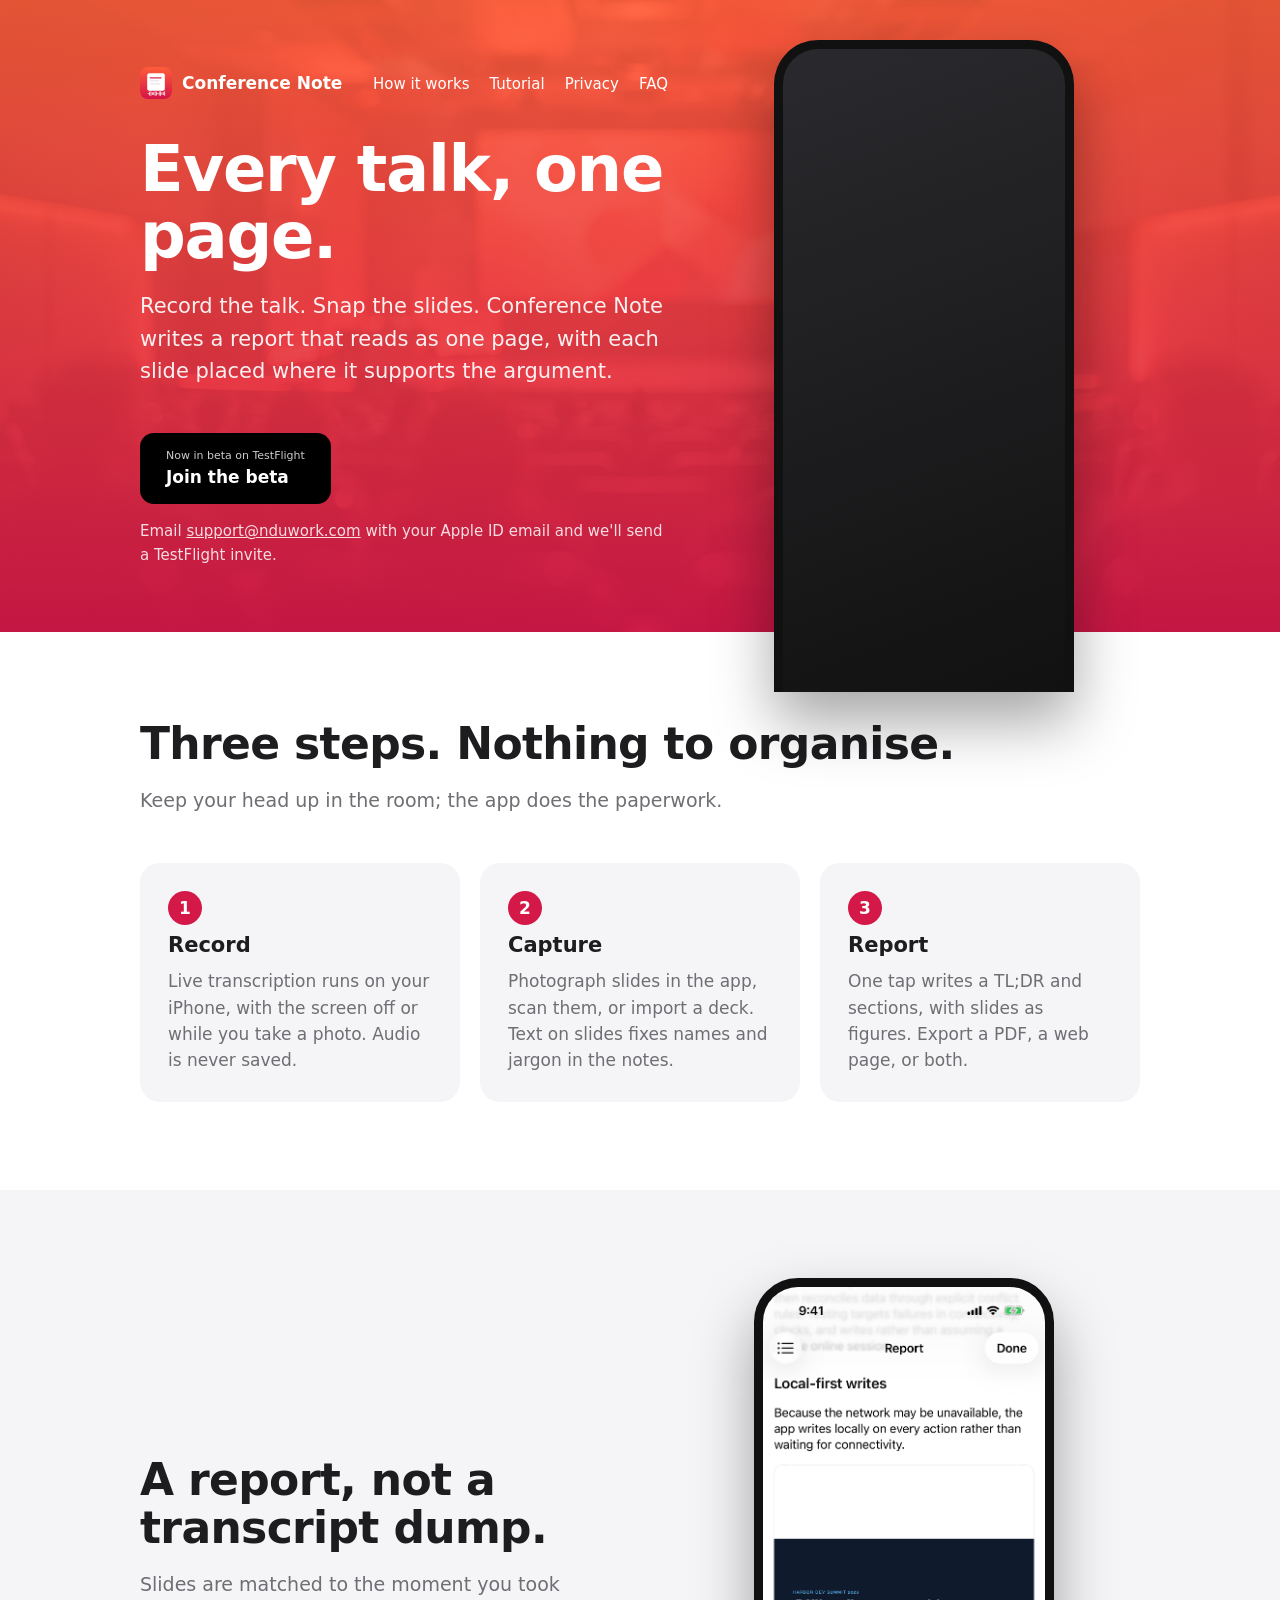
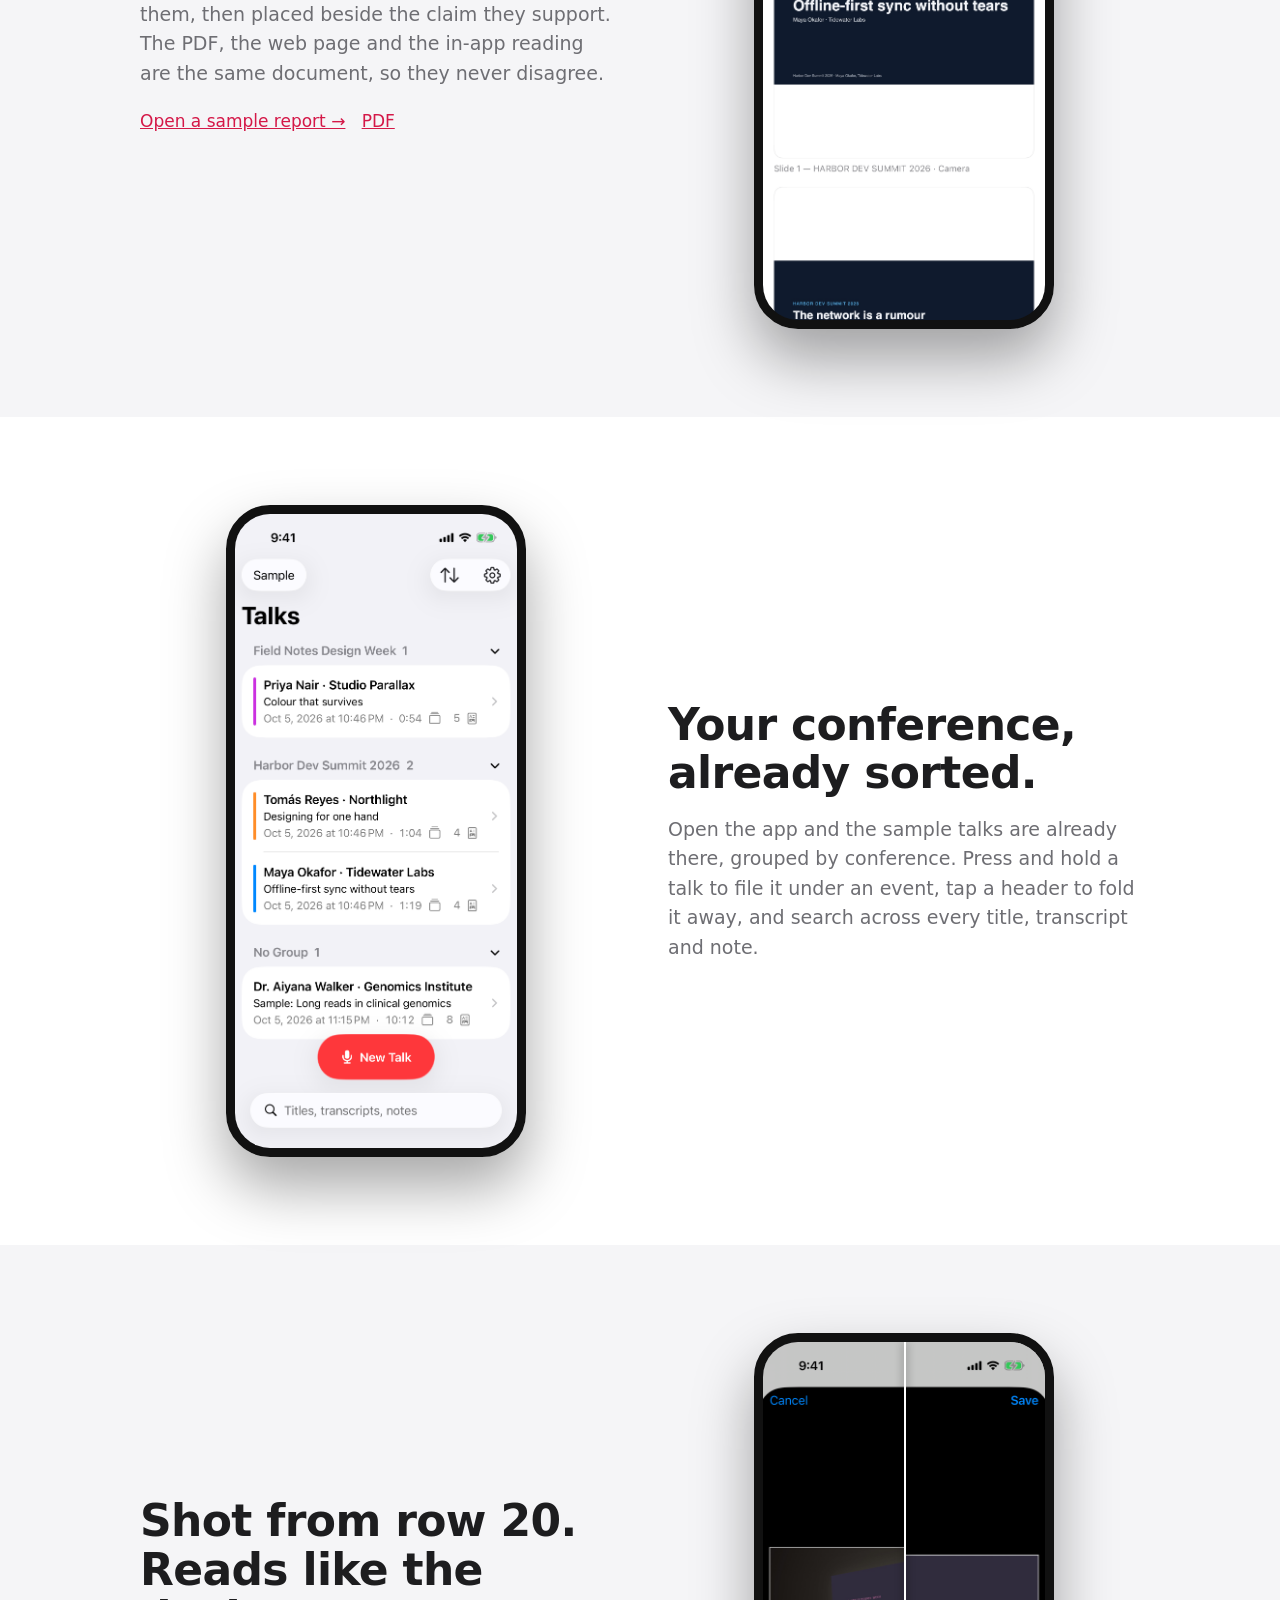
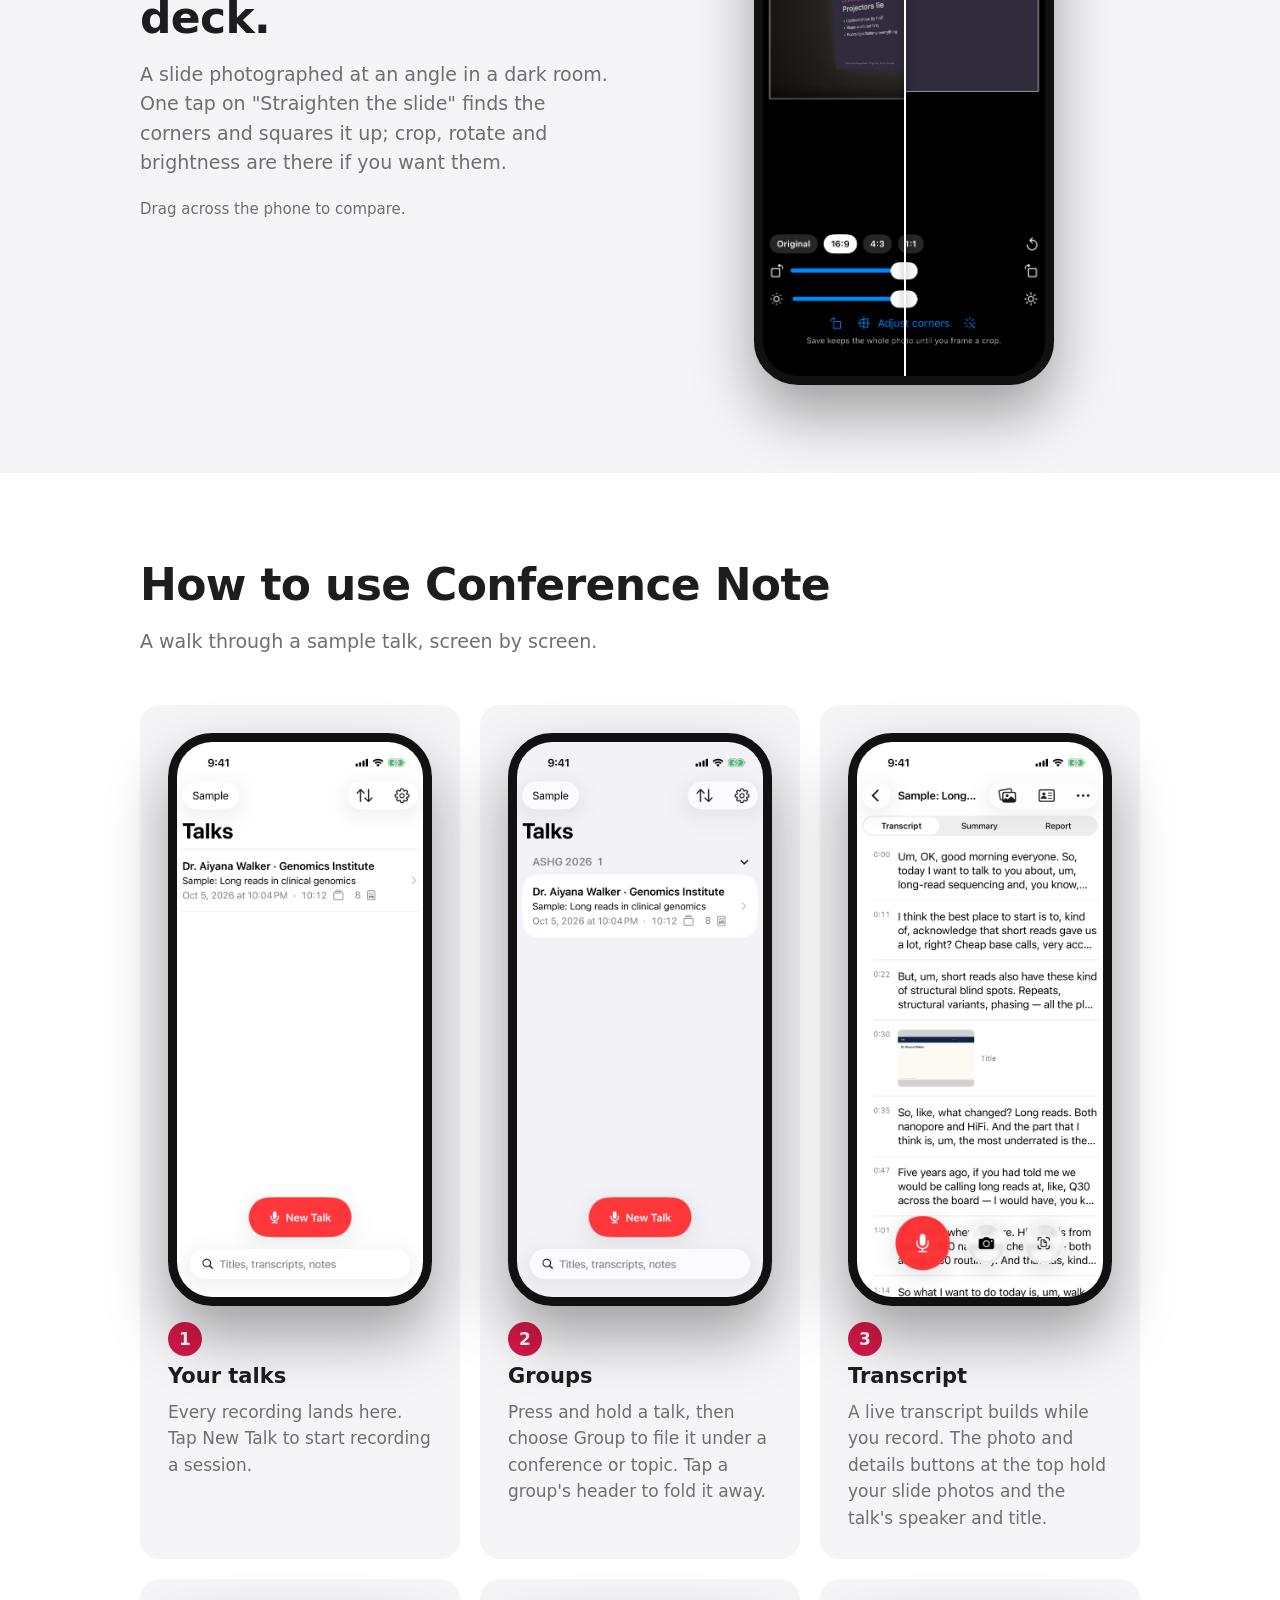
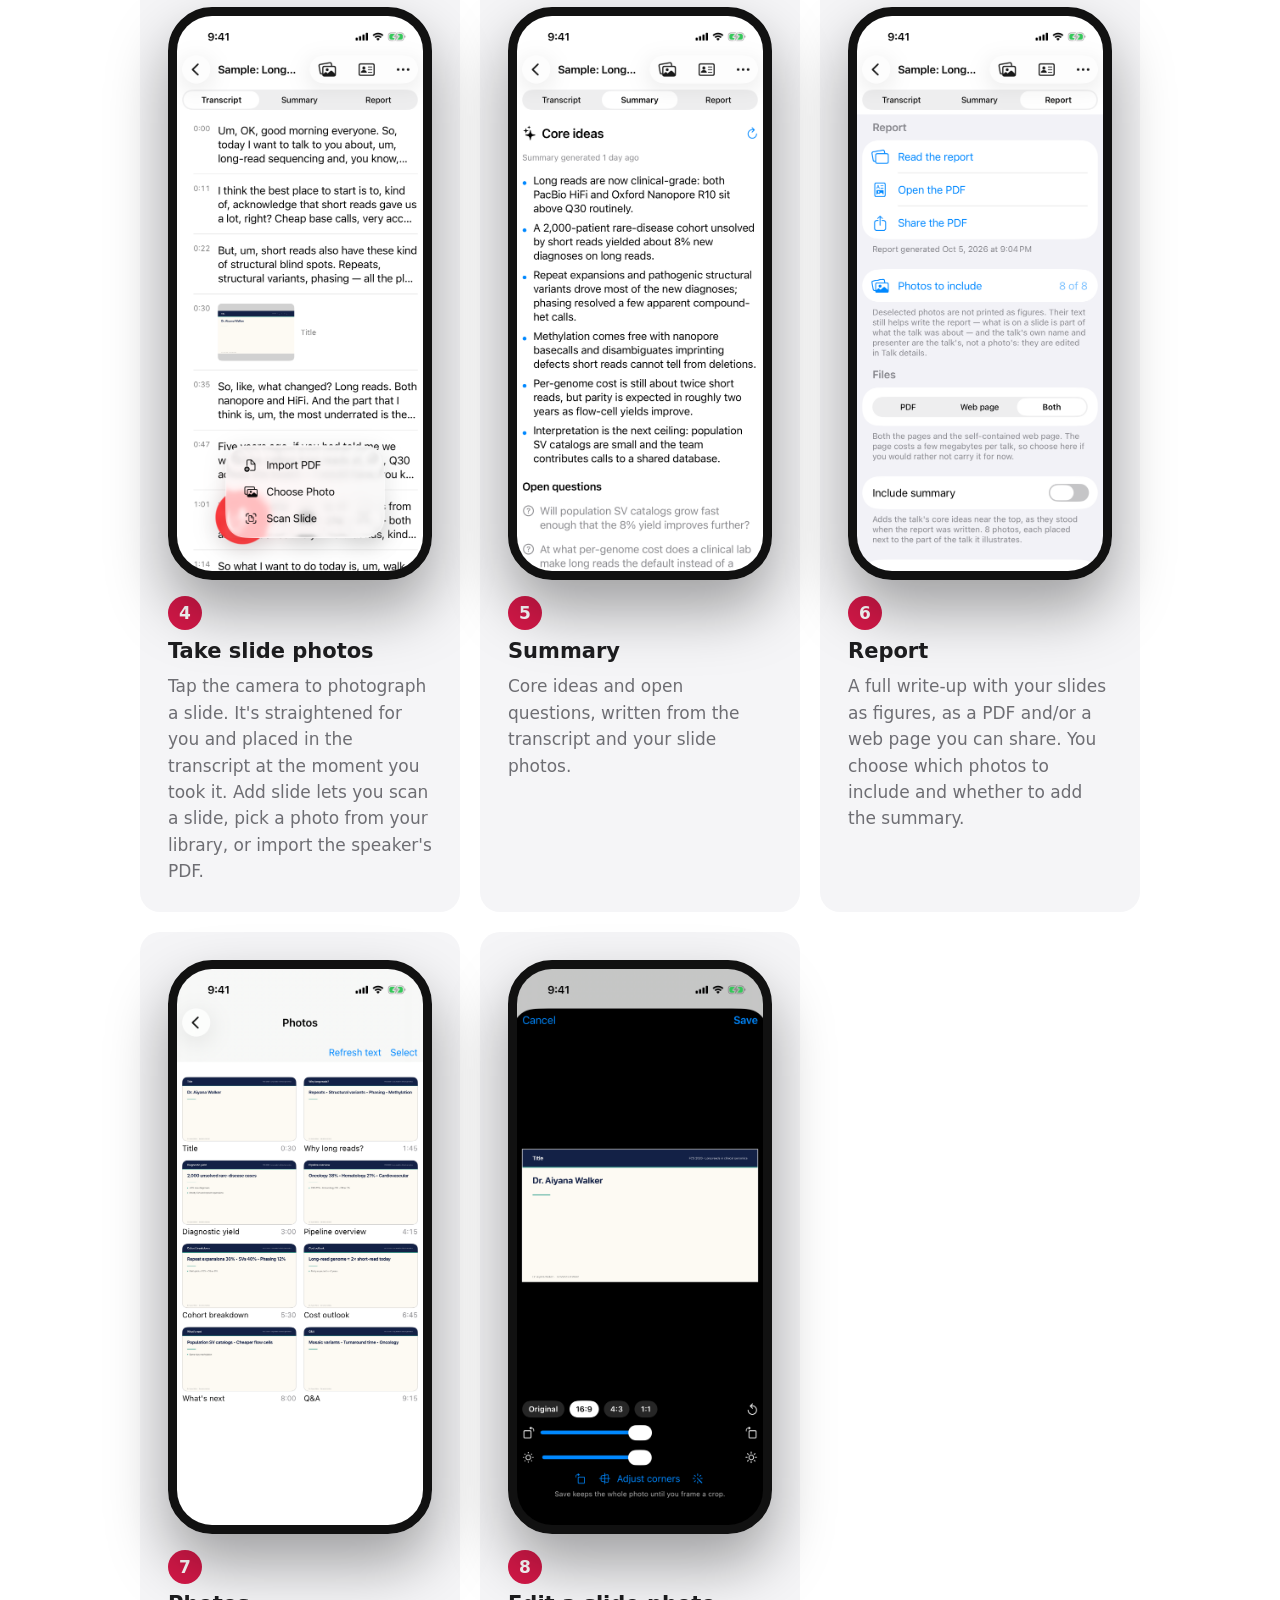
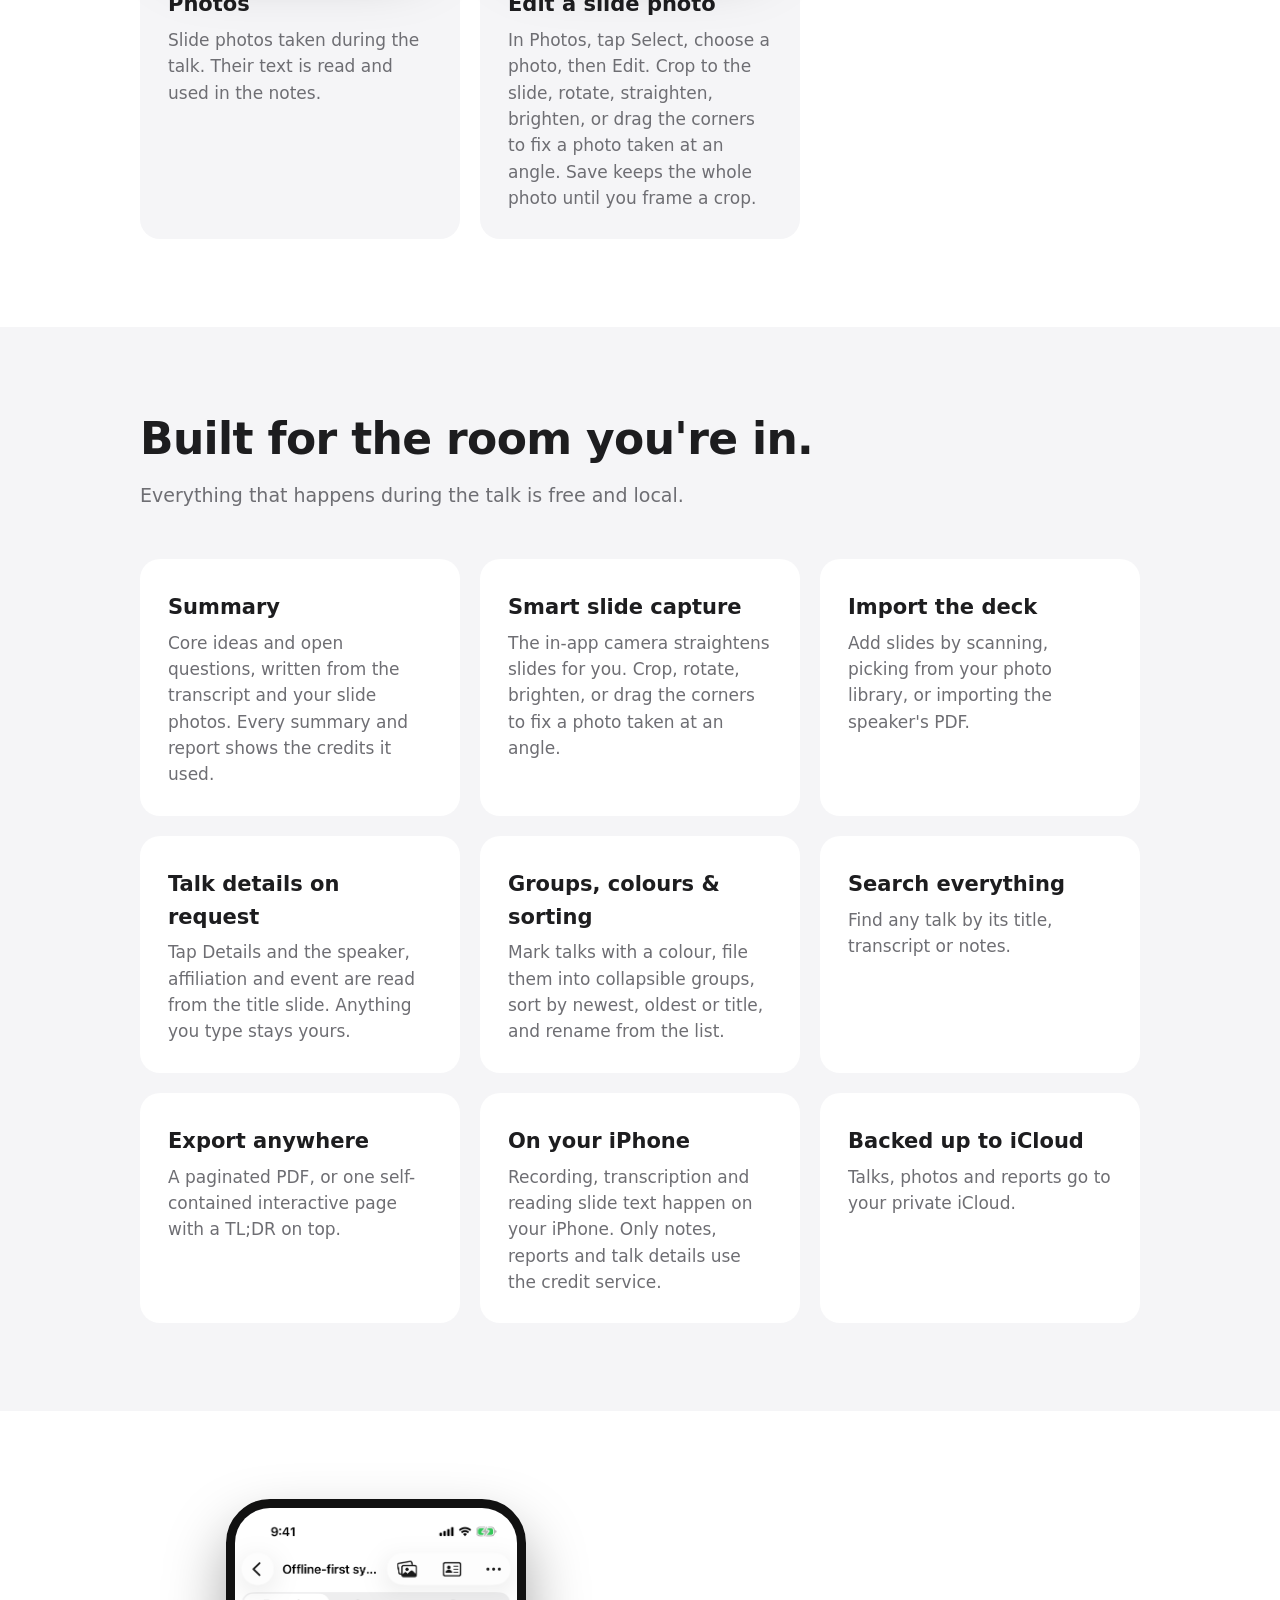
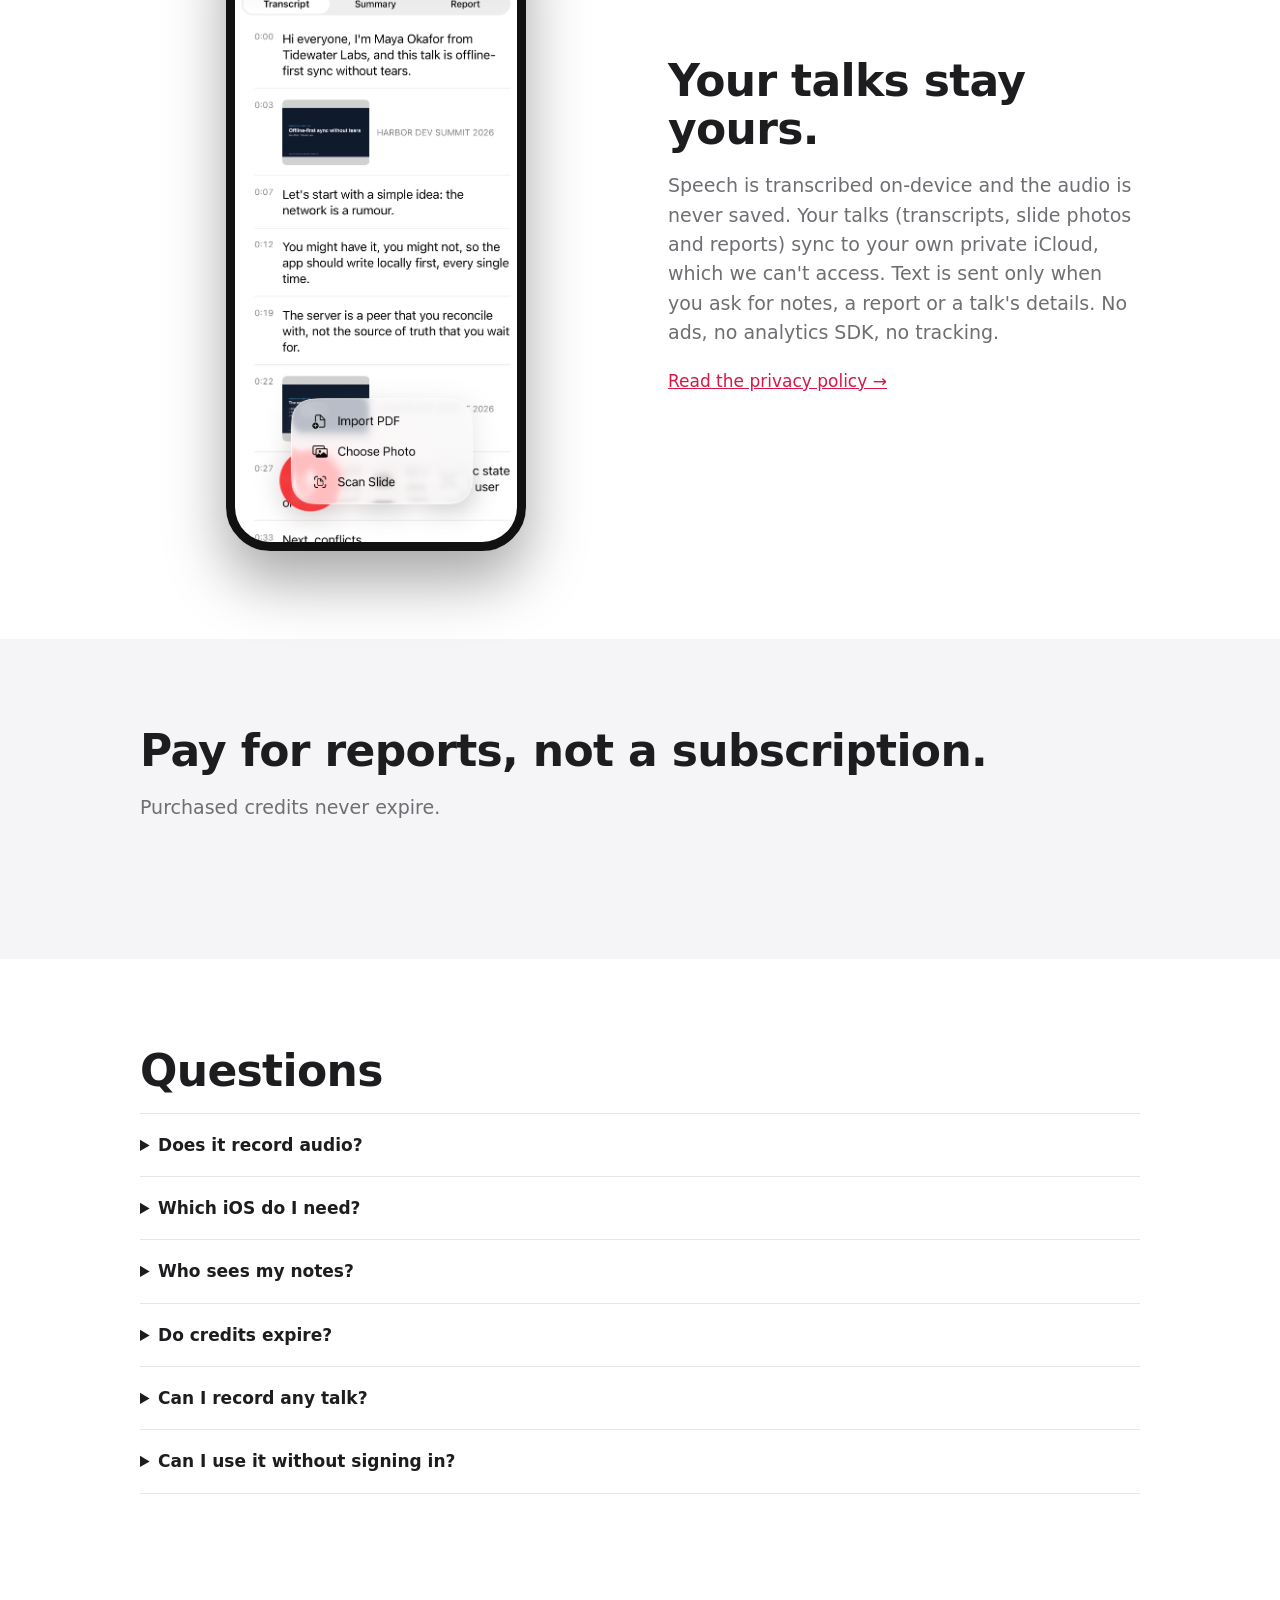
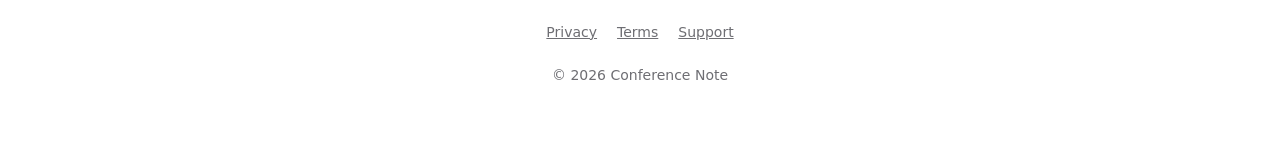
==== commit b75563ef: "Landing: privacy section mentions iCloud sync "Your audio stays on your iPhone" implied nothing leav" ====
--- a/index.html
+++ b/index.html
@@ -96,8 +96,8 @@
 <section id="privacy"><div class="wrap split">
   <div class="phone"><span>assets/demo/03-add-slide.png</span><img src="assets/demo/03-add-slide.png" alt="Transcript with the Add slide menu: Import PDF, Choose Photo, Scan Slide" loading="lazy"></div>
   <div>
-    <h2>Your audio stays on your iPhone.</h2>
-    <p class="sub" style="margin:0 0 20px">Speech is transcribed on-device and the audio is never saved or uploaded. Text is sent only when you ask for notes, a report or a talk's details. No ads, no analytics SDK, no tracking.</p>
+    <h2>Your talks stay yours.</h2>
+    <p class="sub" style="margin:0 0 20px">Speech is transcribed on-device and the audio is never saved. Your talks (transcripts, slide photos and reports) sync to your own private iCloud, which we can't access. Text is sent only when you ask for notes, a report or a talk's details. No ads, no analytics SDK, no tracking.</p>
     <a href="privacy.html">Read the privacy policy →</a>
   </div>
 </div></section>
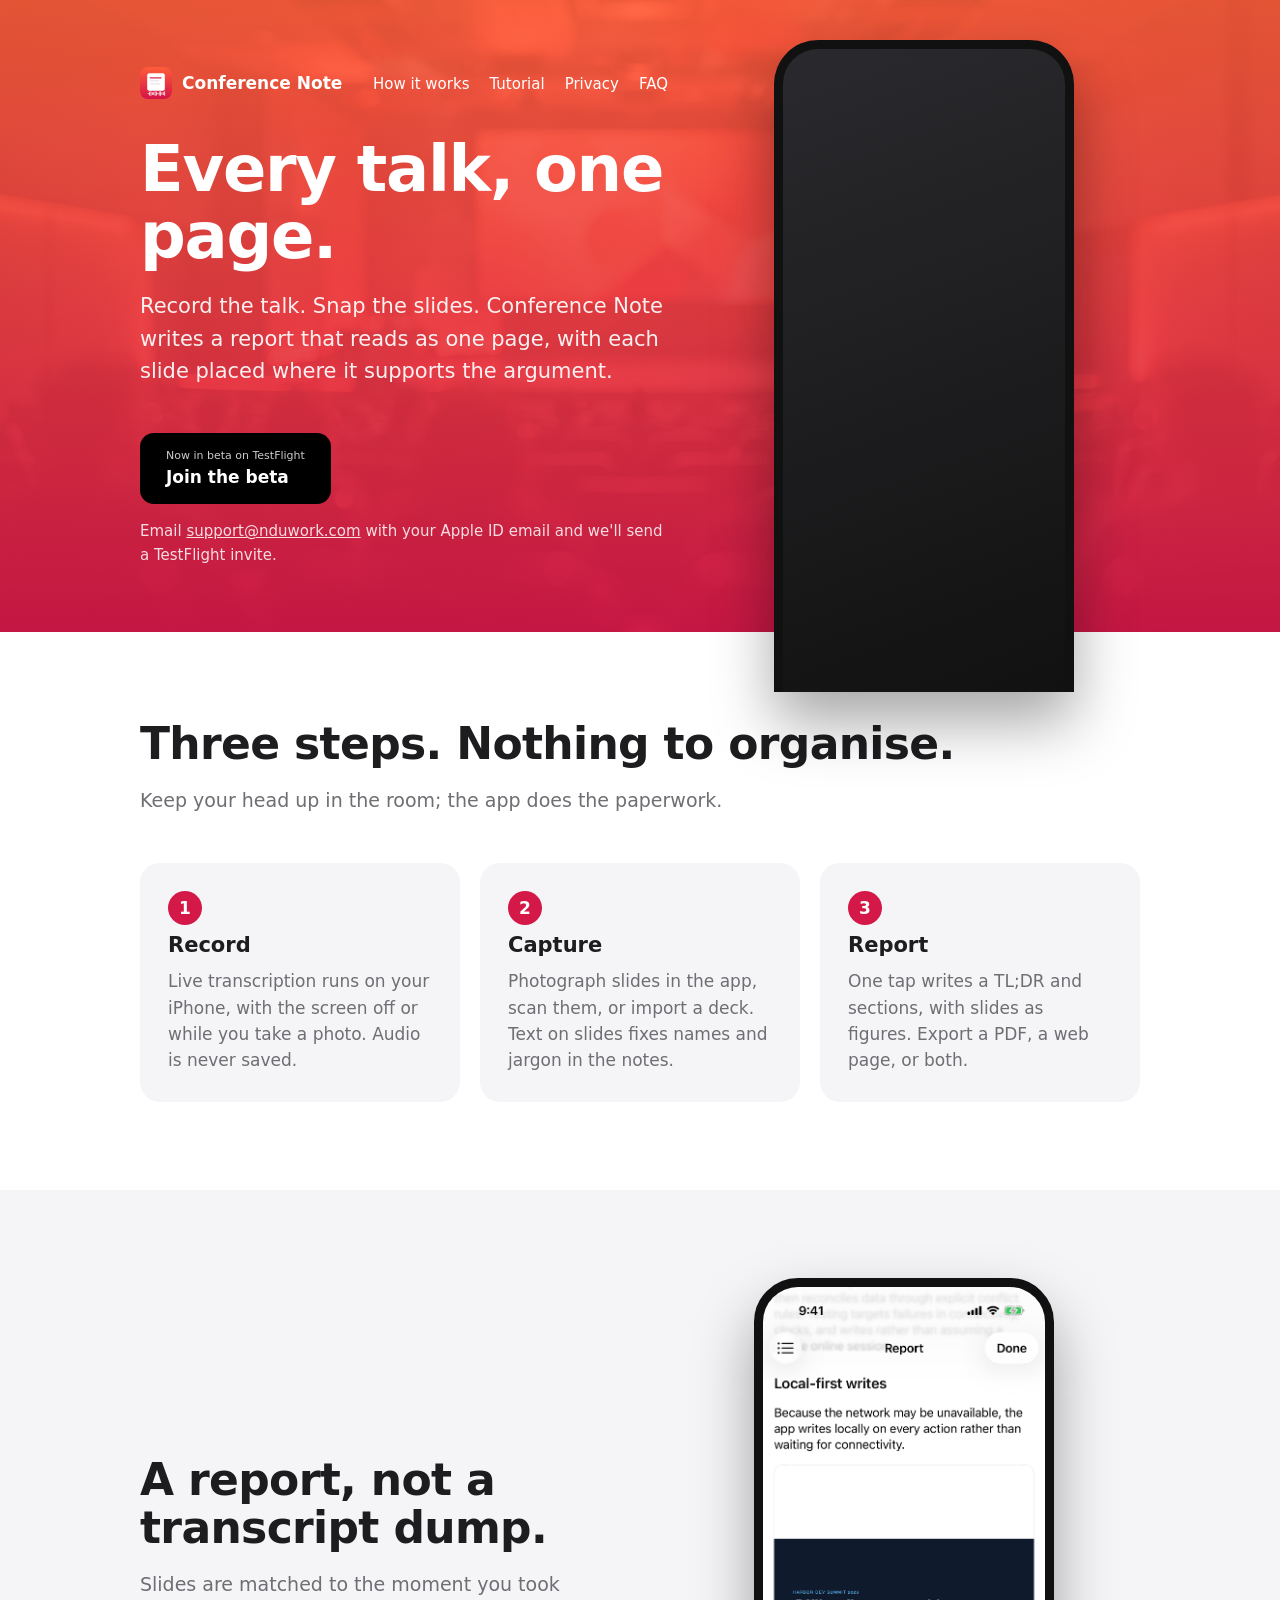
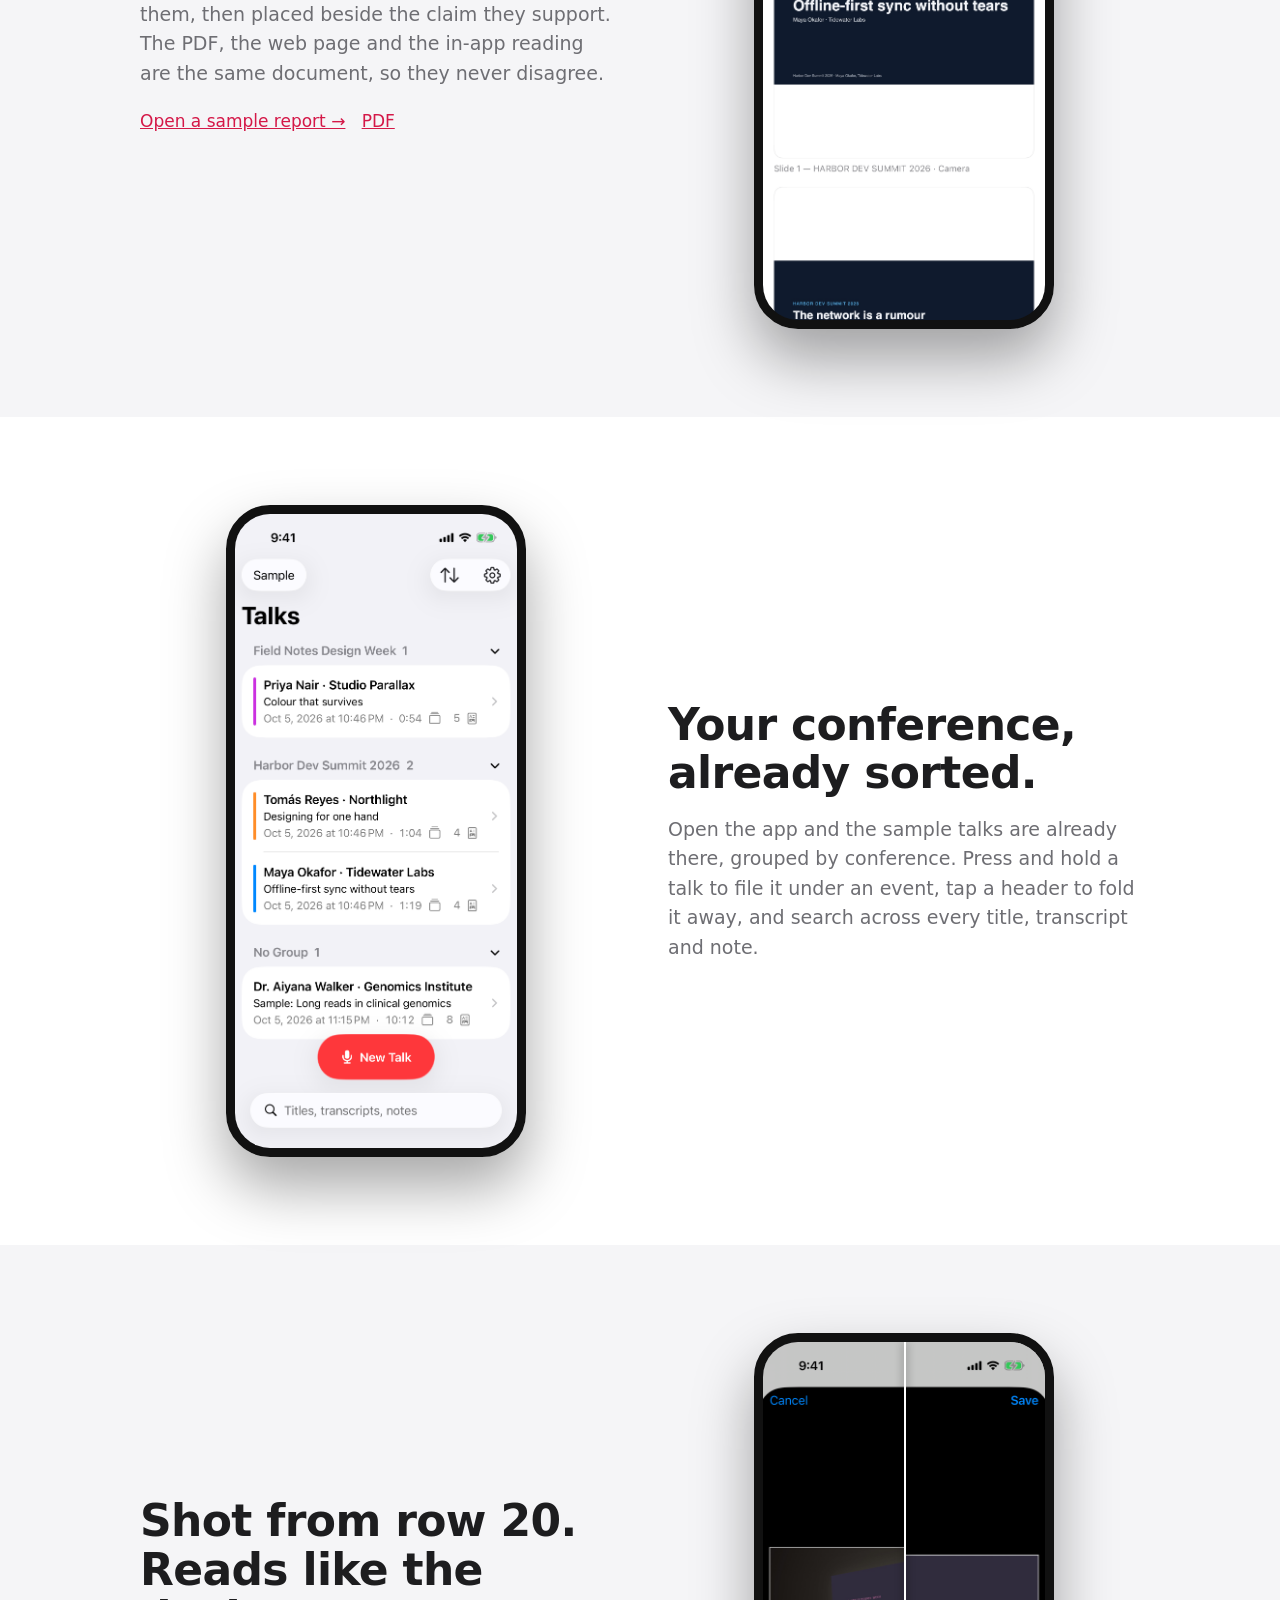
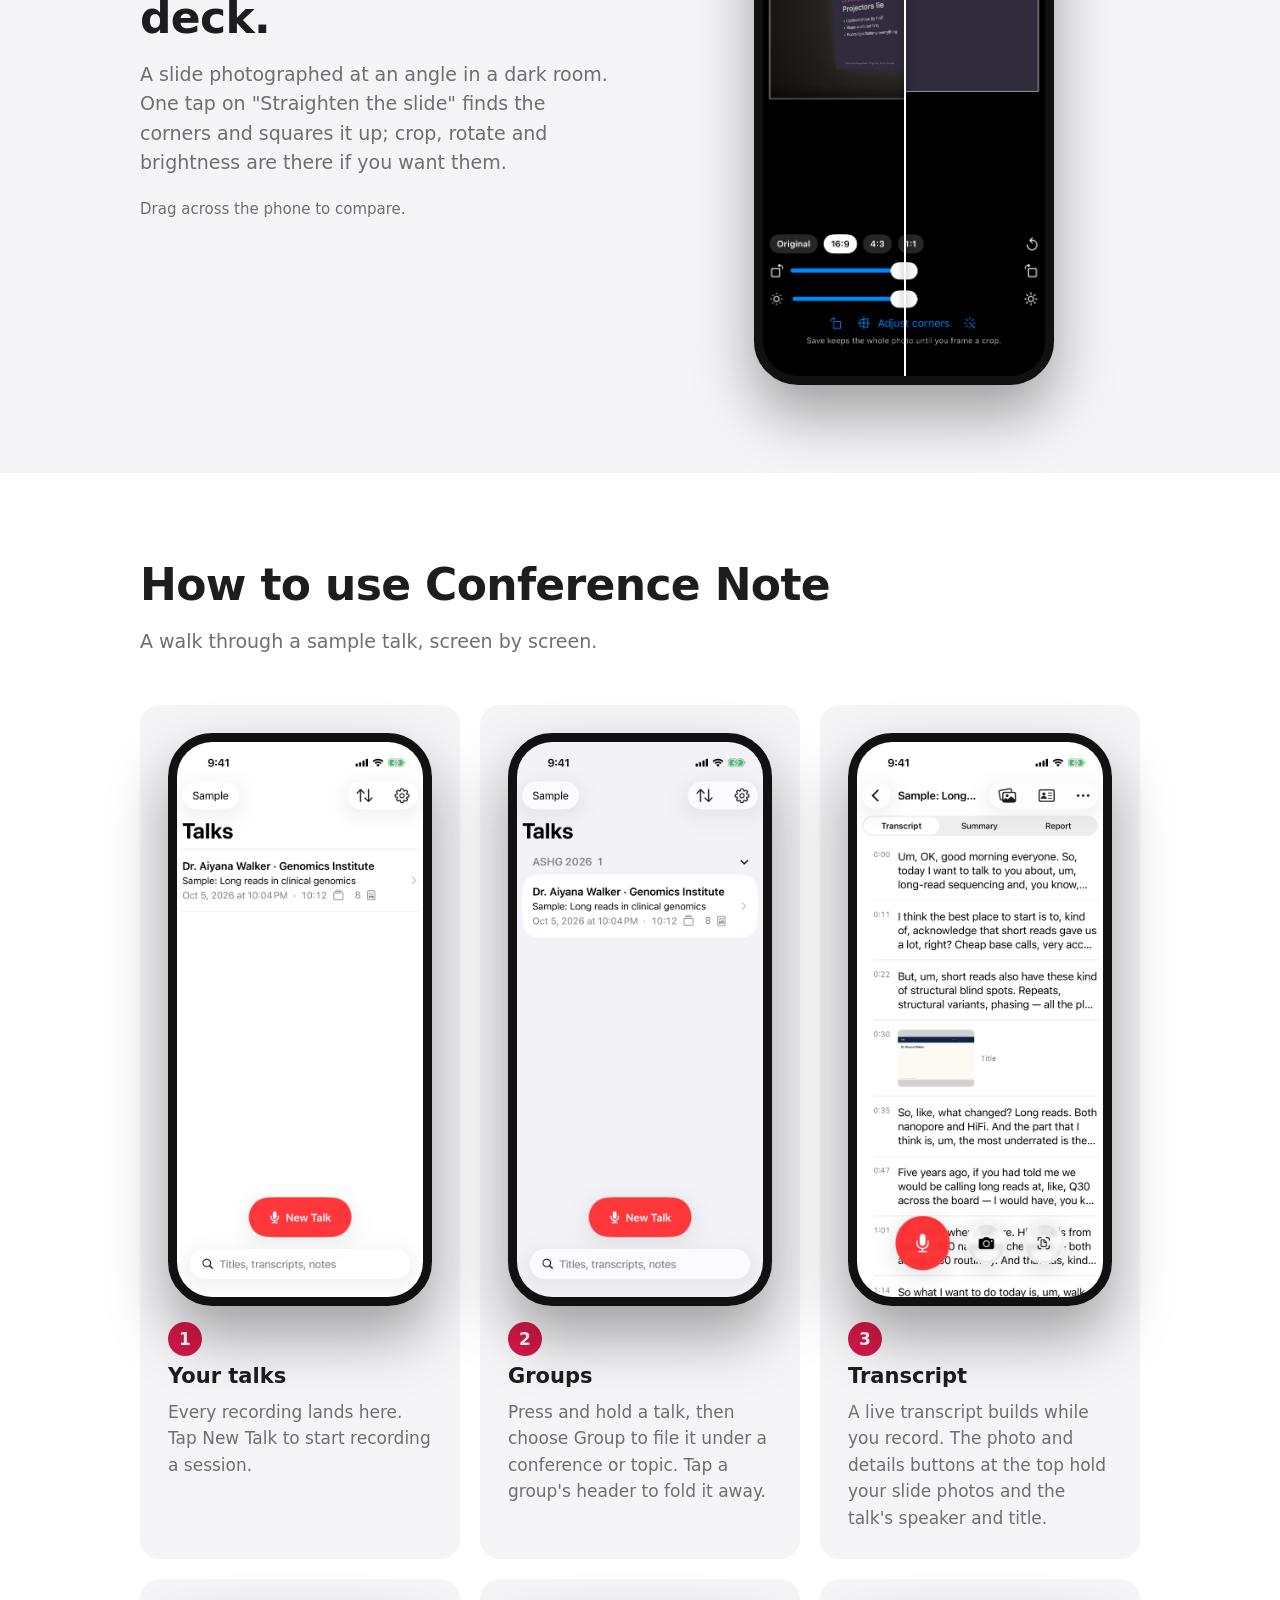
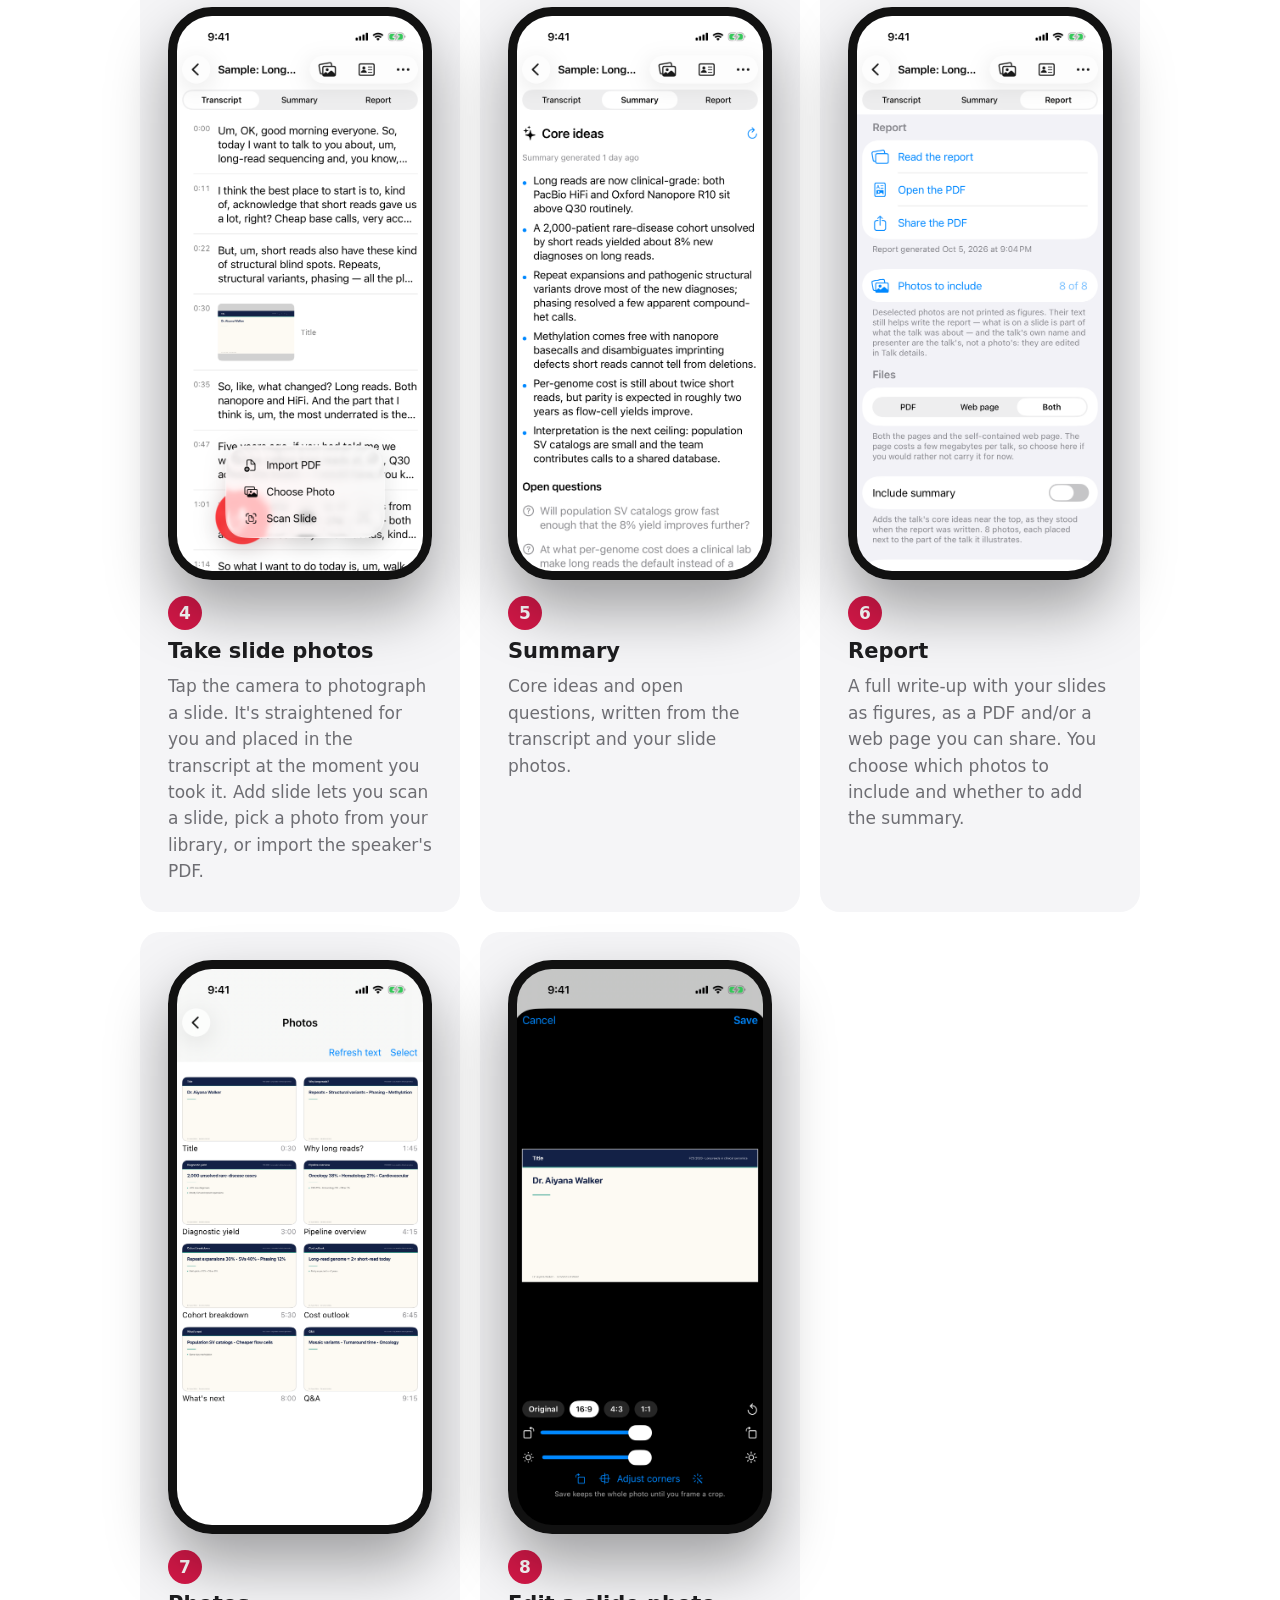
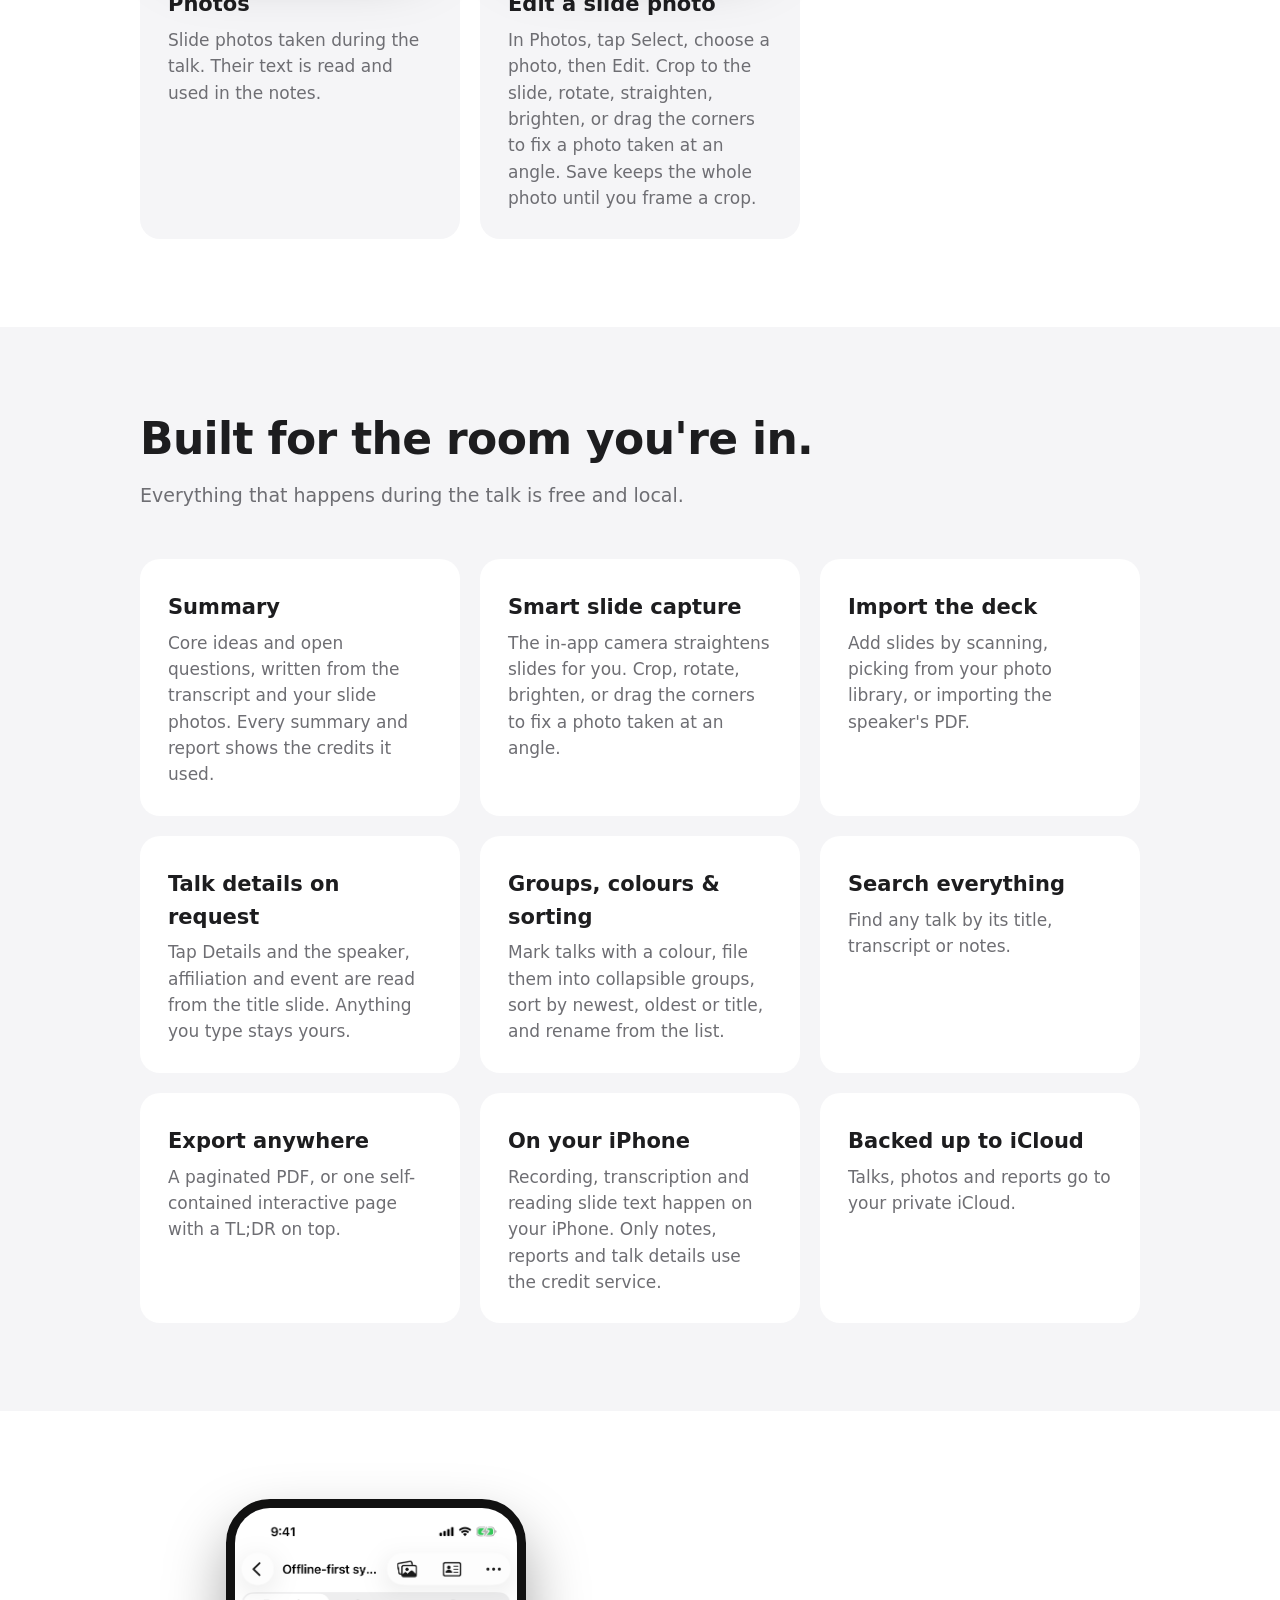
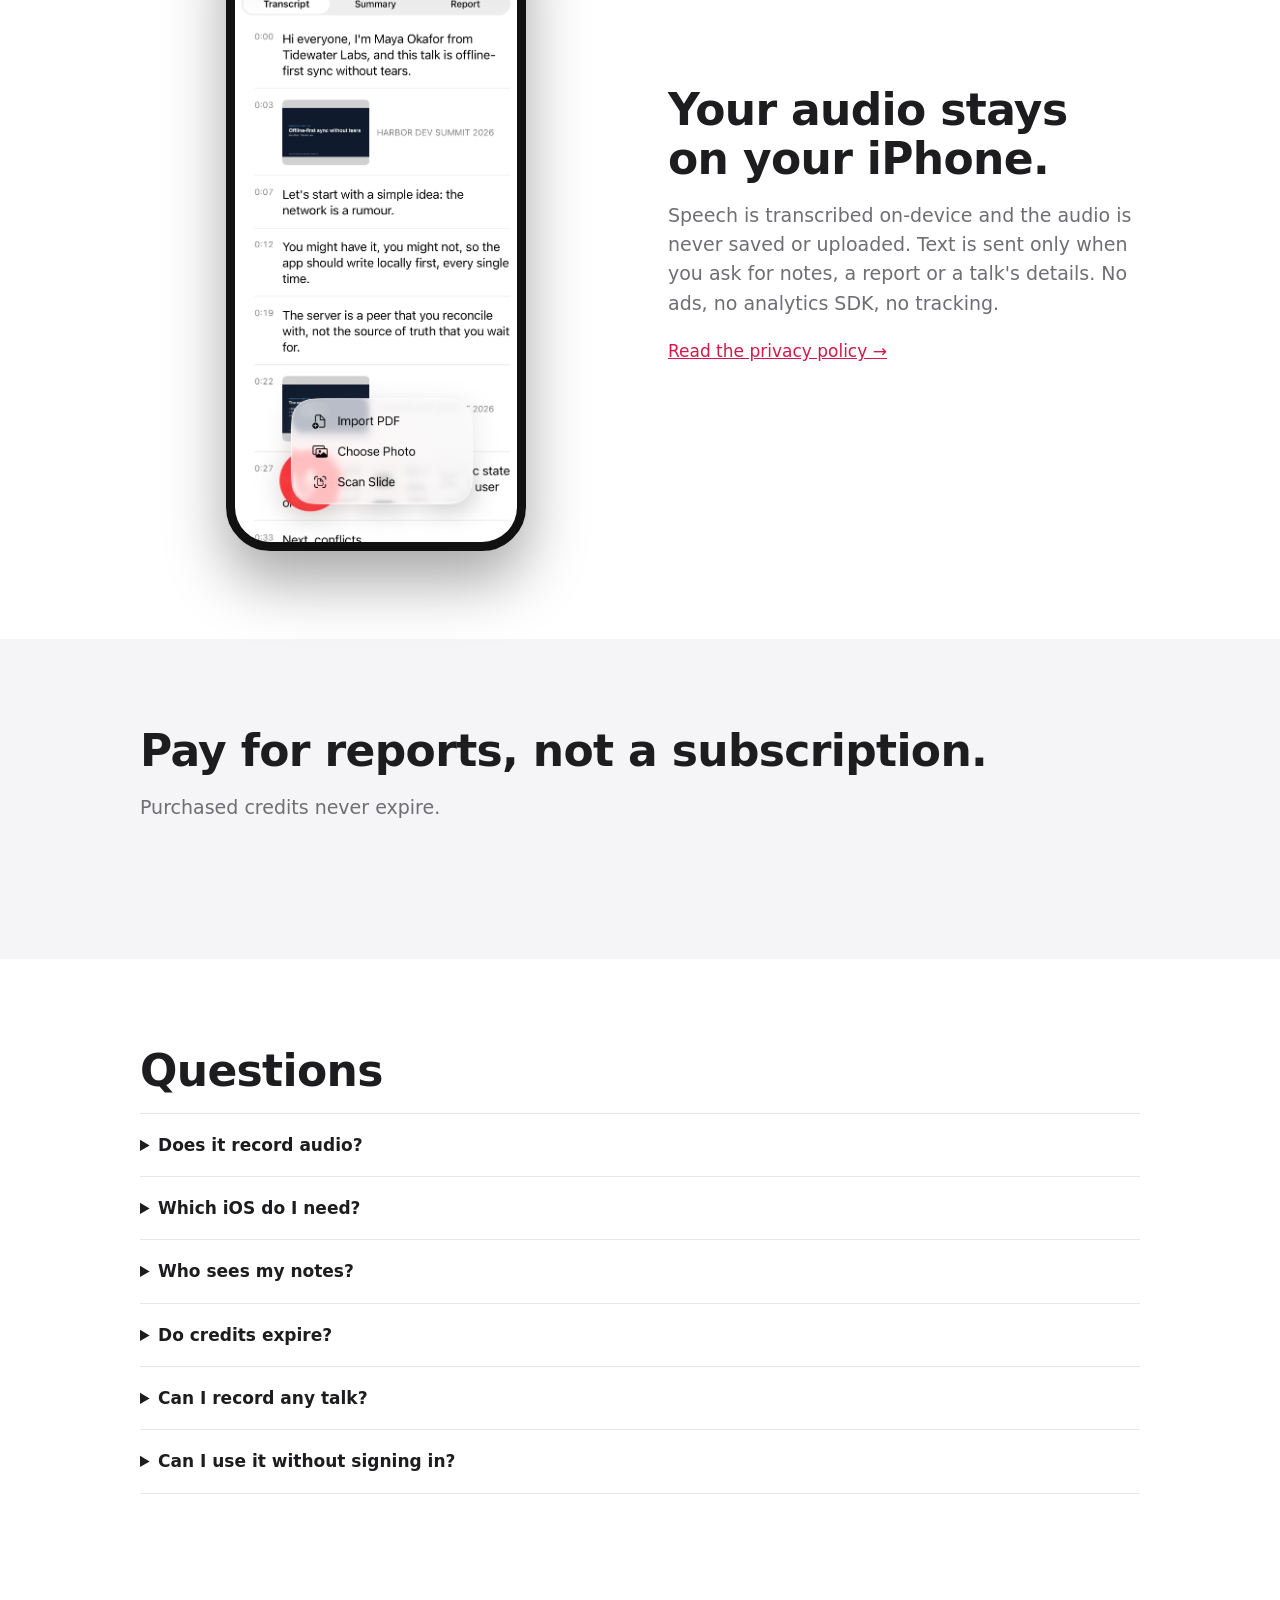
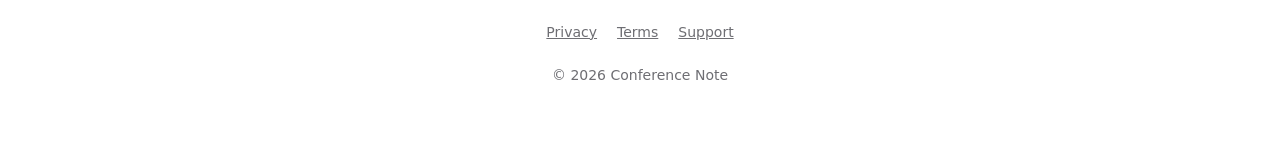
==== commit 6589e626: "Restore og:image to conference-note.nduwork.com (#4) PR #3 reverted e6a27f2; the nduworker.github.io" ====
--- a/index.html
+++ b/index.html
@@ -7,7 +7,7 @@
 <meta name="description" content="Record a talk, snap the slides, and get a one-page report with the slides as figures. Transcription happens on your iPhone.">
 <meta property="og:title" content="Conference Note">
 <meta property="og:description" content="Record a talk, snap the slides, get a one-page report.">
-<meta property="og:image" content="https://nduworker.github.io/conference-note-landing/assets/og.png">
+<meta property="og:image" content="https://conference-note.nduwork.com/assets/og.png">
 <link rel="icon" href="assets/icon.png">
 <link rel="stylesheet" href="site.css">
 </head>
@@ -96,8 +96,8 @@
 <section id="privacy"><div class="wrap split">
   <div class="phone"><span>assets/demo/03-add-slide.png</span><img src="assets/demo/03-add-slide.png" alt="Transcript with the Add slide menu: Import PDF, Choose Photo, Scan Slide" loading="lazy"></div>
   <div>
-    <h2>Your talks stay yours.</h2>
-    <p class="sub" style="margin:0 0 20px">Speech is transcribed on-device and the audio is never saved. Your talks (transcripts, slide photos and reports) sync to your own private iCloud, which we can't access. Text is sent only when you ask for notes, a report or a talk's details. No ads, no analytics SDK, no tracking.</p>
+    <h2>Your audio stays on your iPhone.</h2>
+    <p class="sub" style="margin:0 0 20px">Speech is transcribed on-device and the audio is never saved or uploaded. Text is sent only when you ask for notes, a report or a talk's details. No ads, no analytics SDK, no tracking.</p>
     <a href="privacy.html">Read the privacy policy →</a>
   </div>
 </div></section>
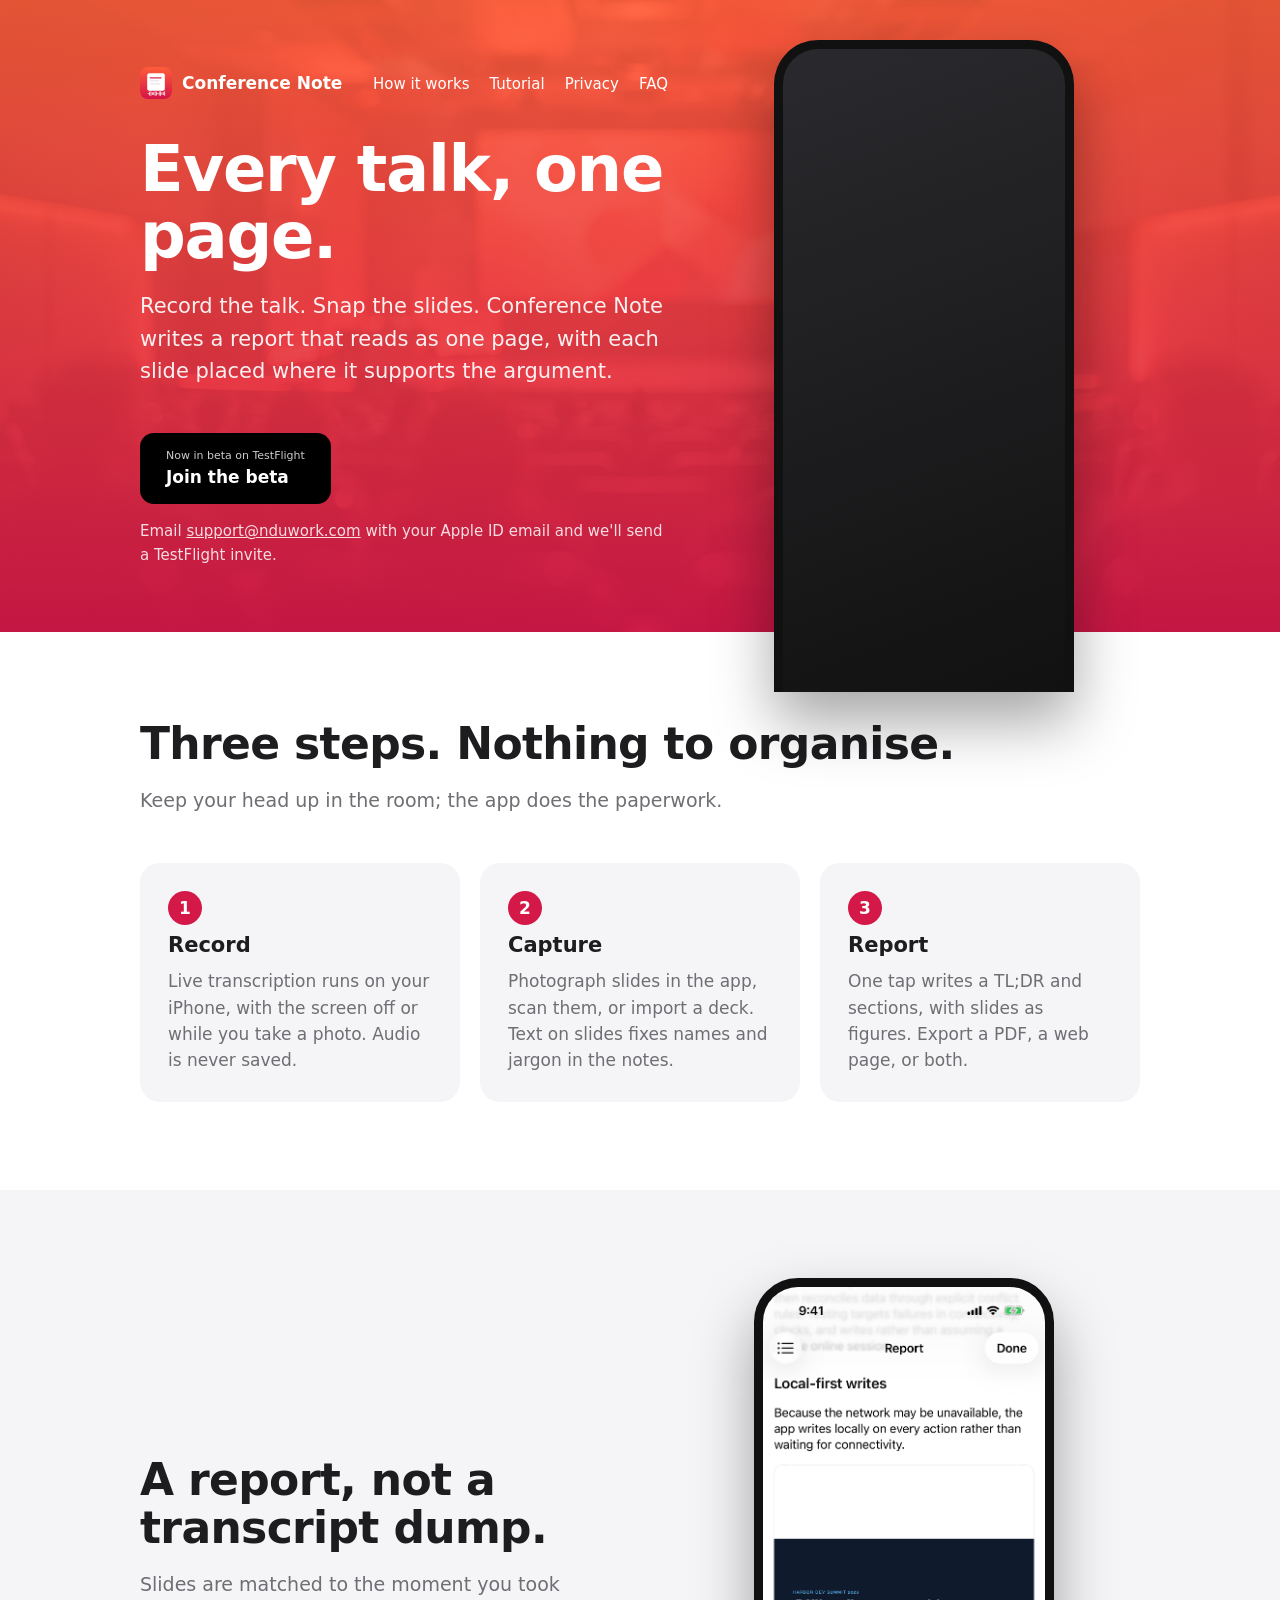
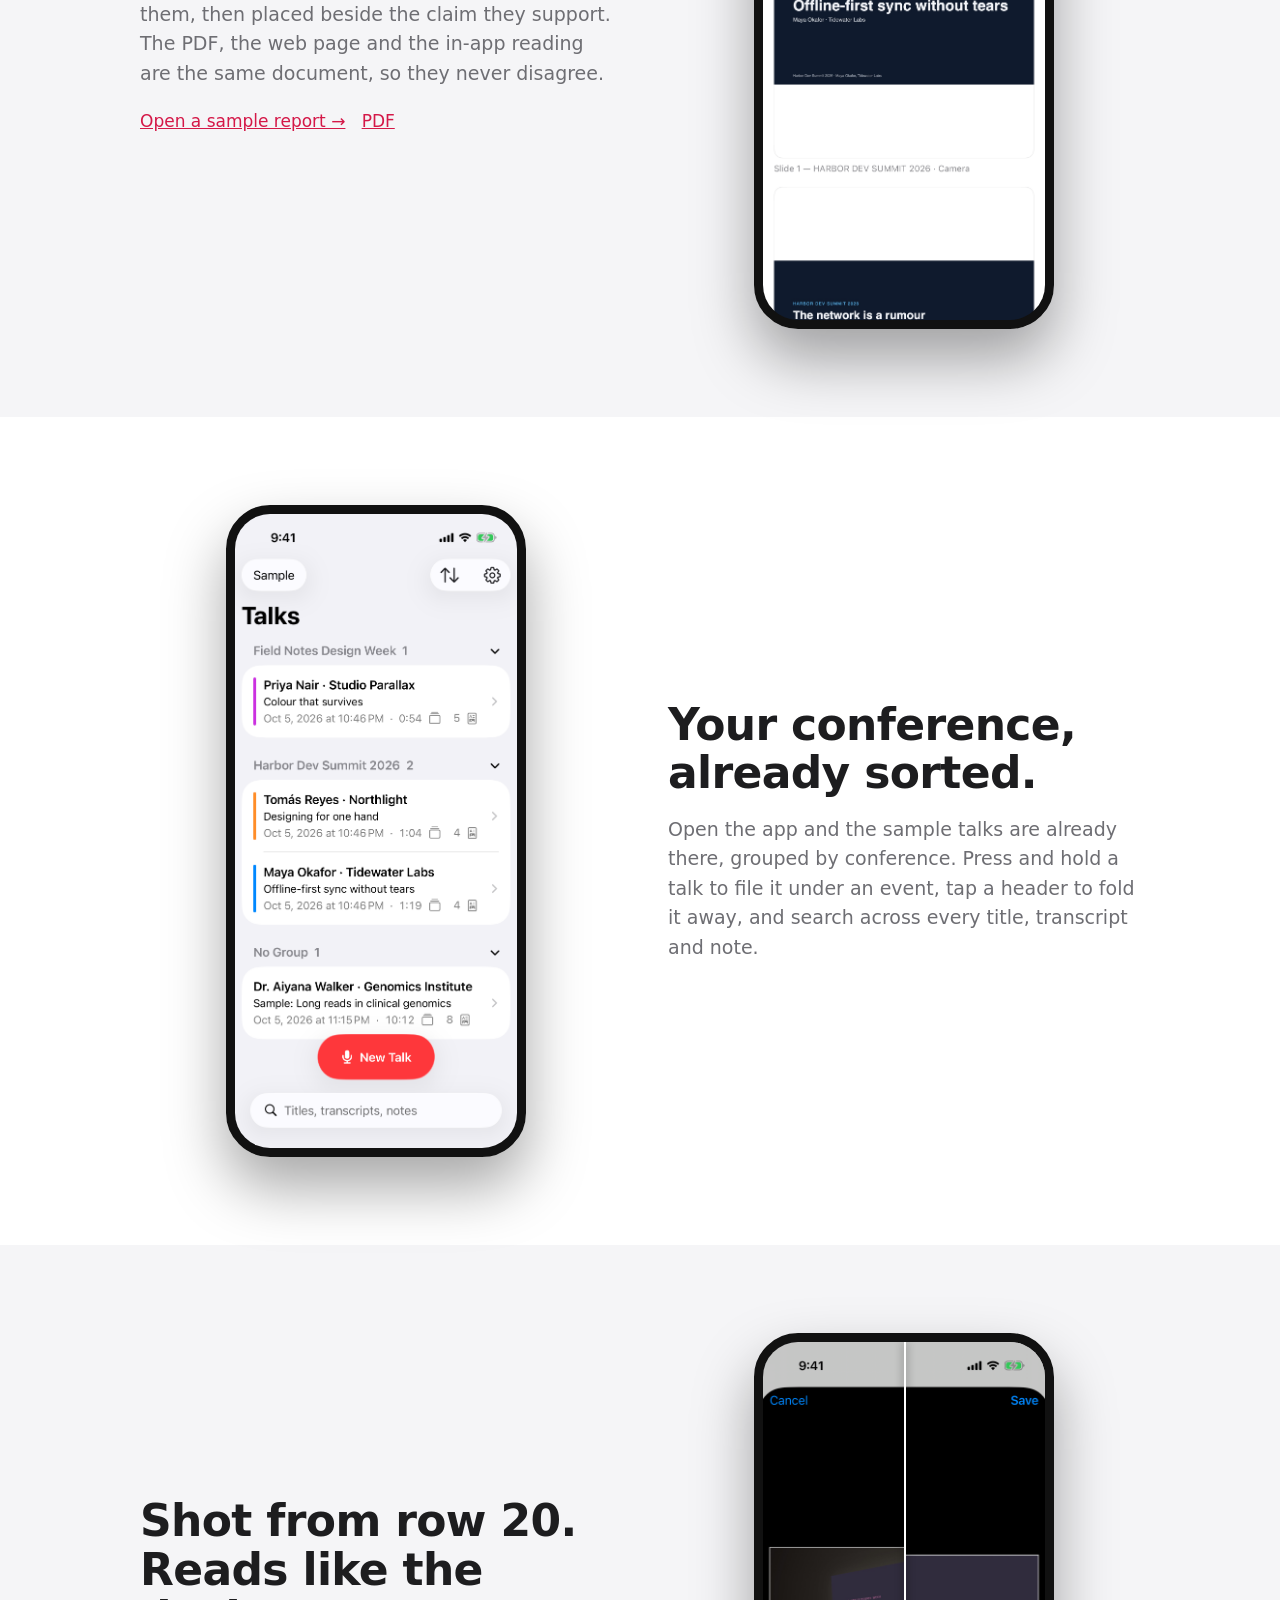
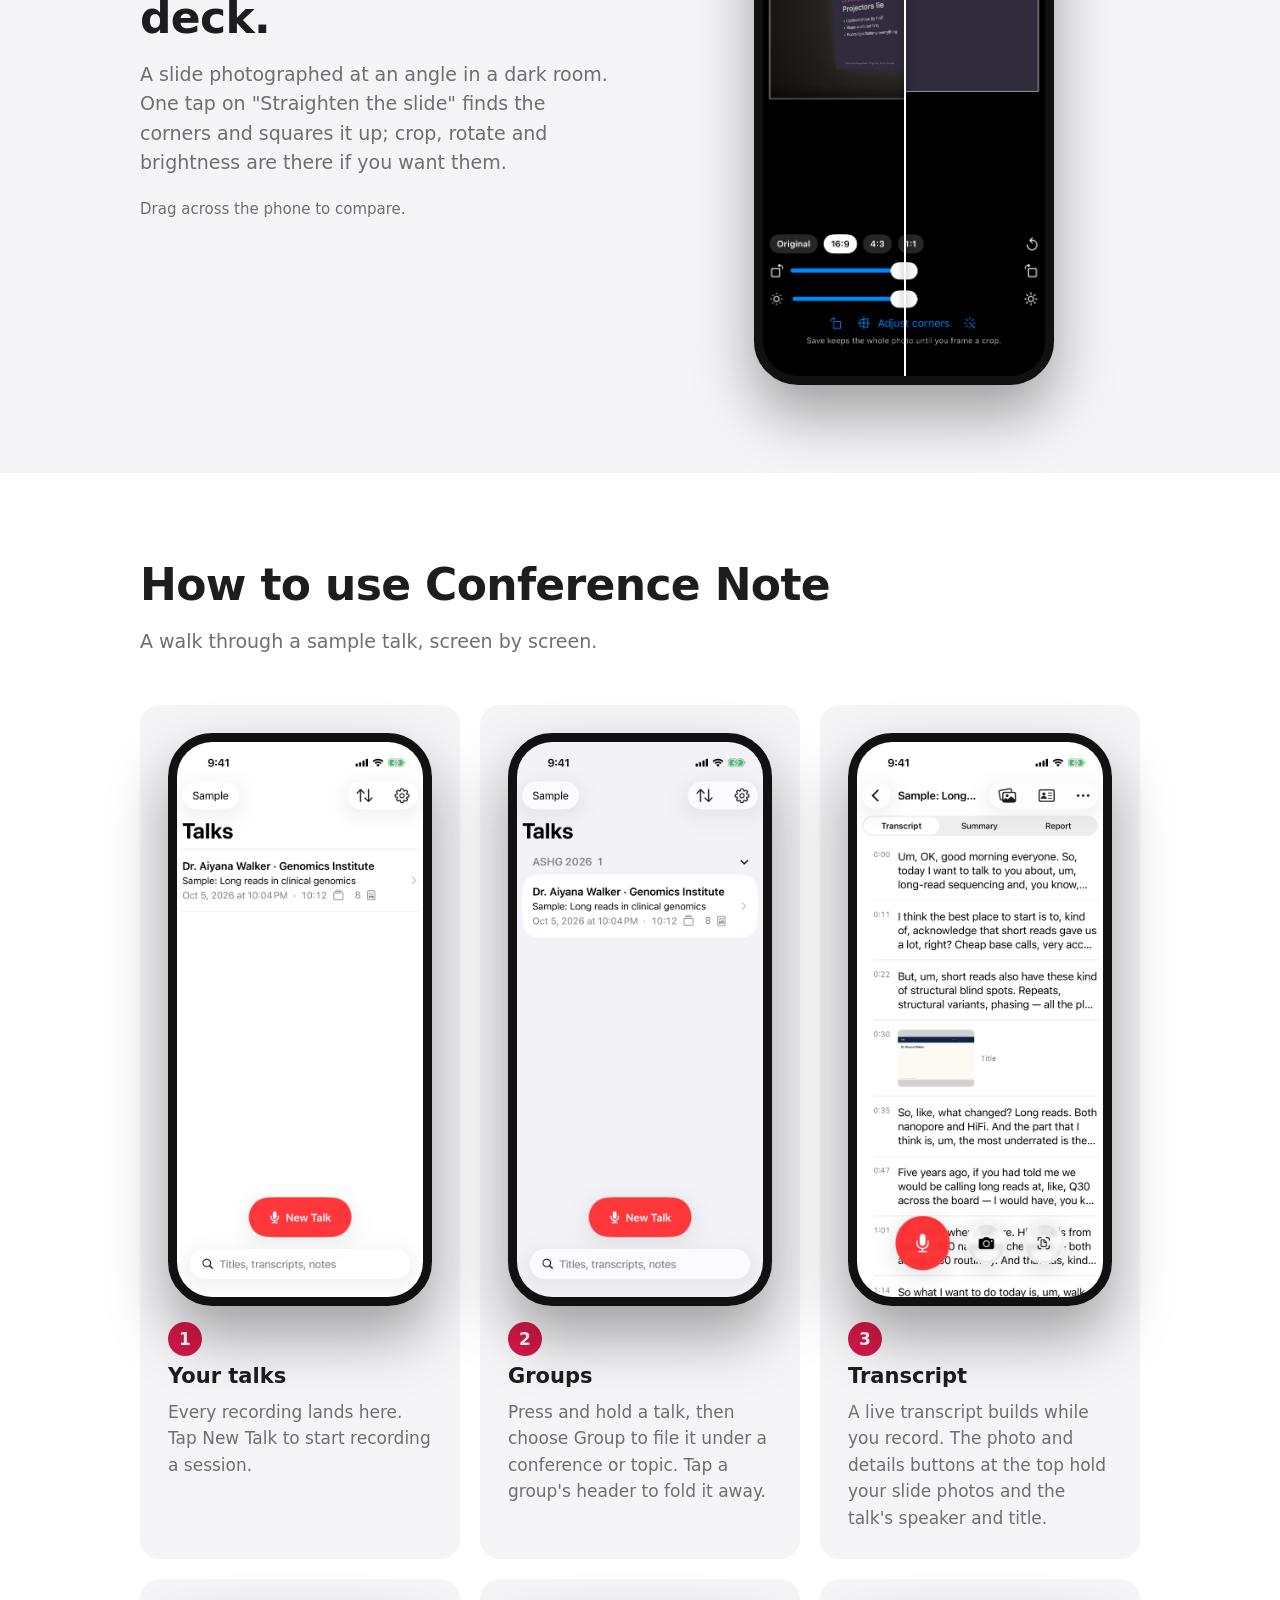
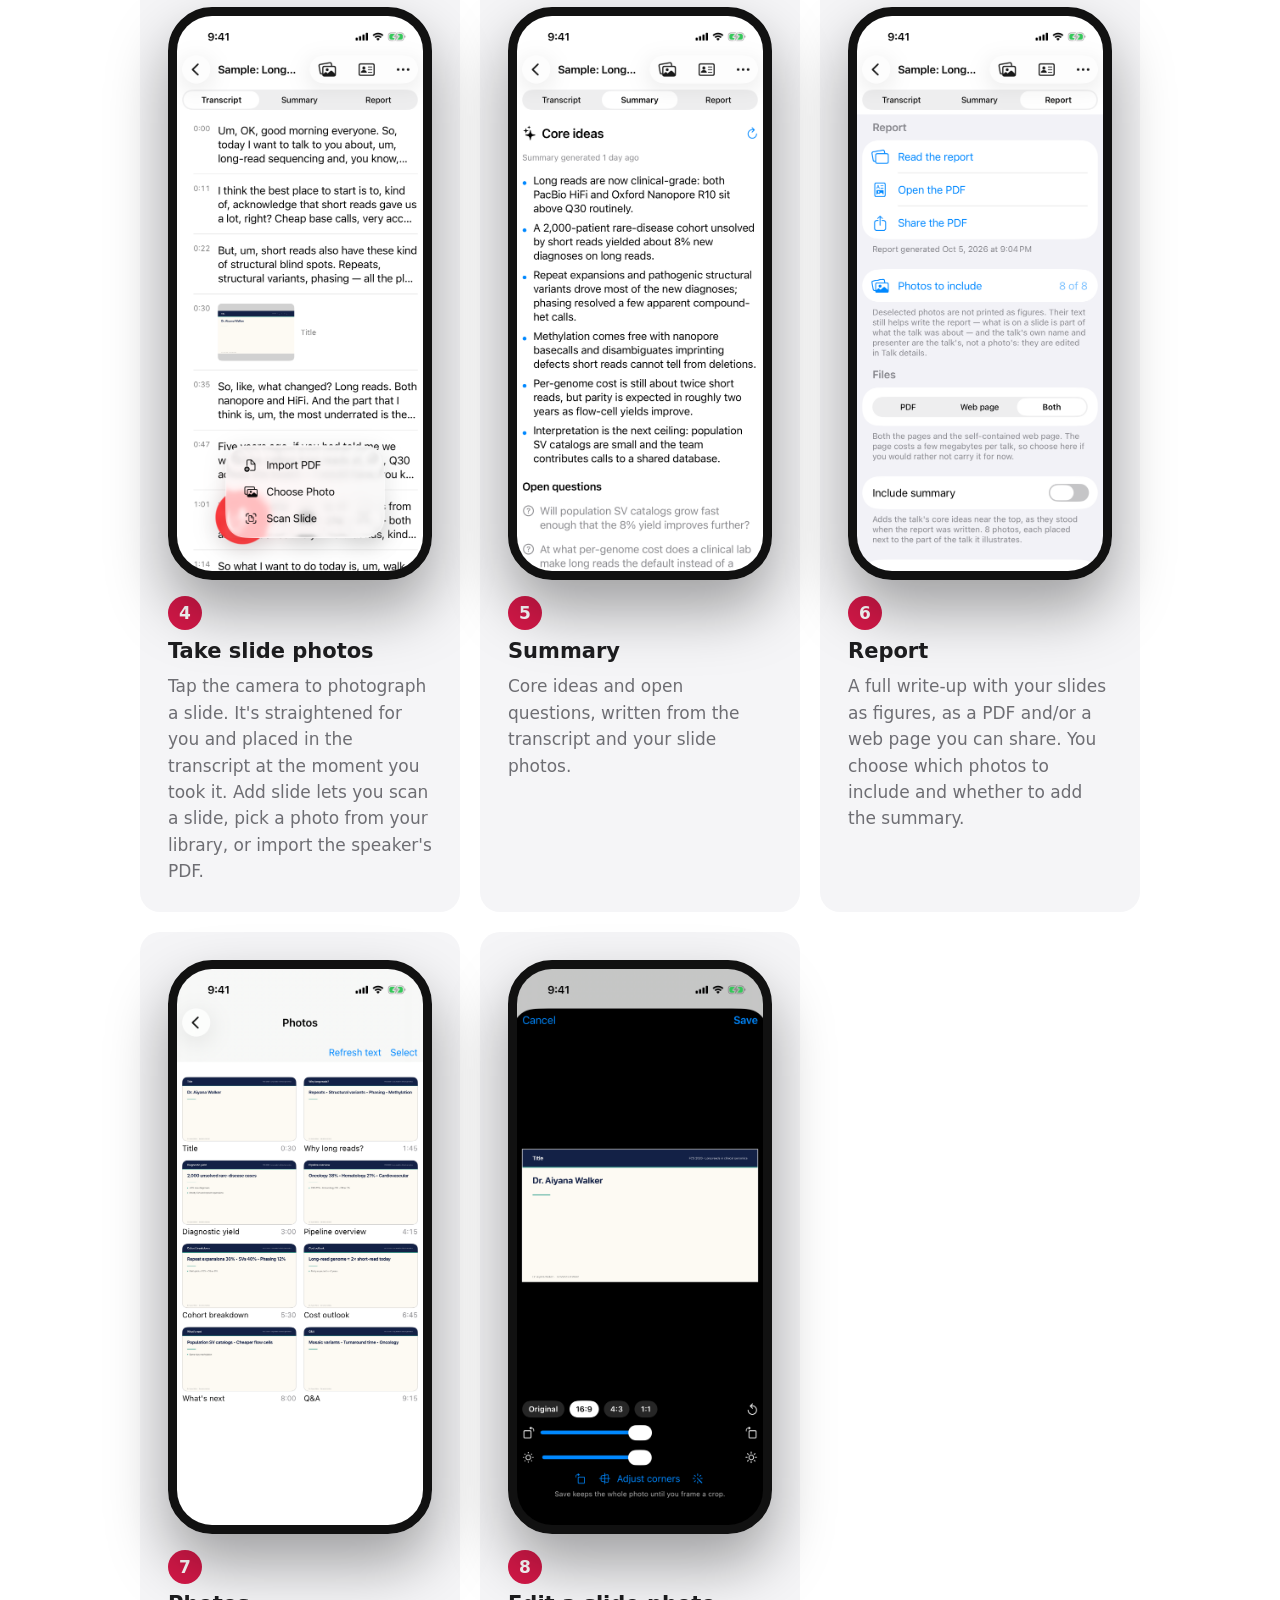
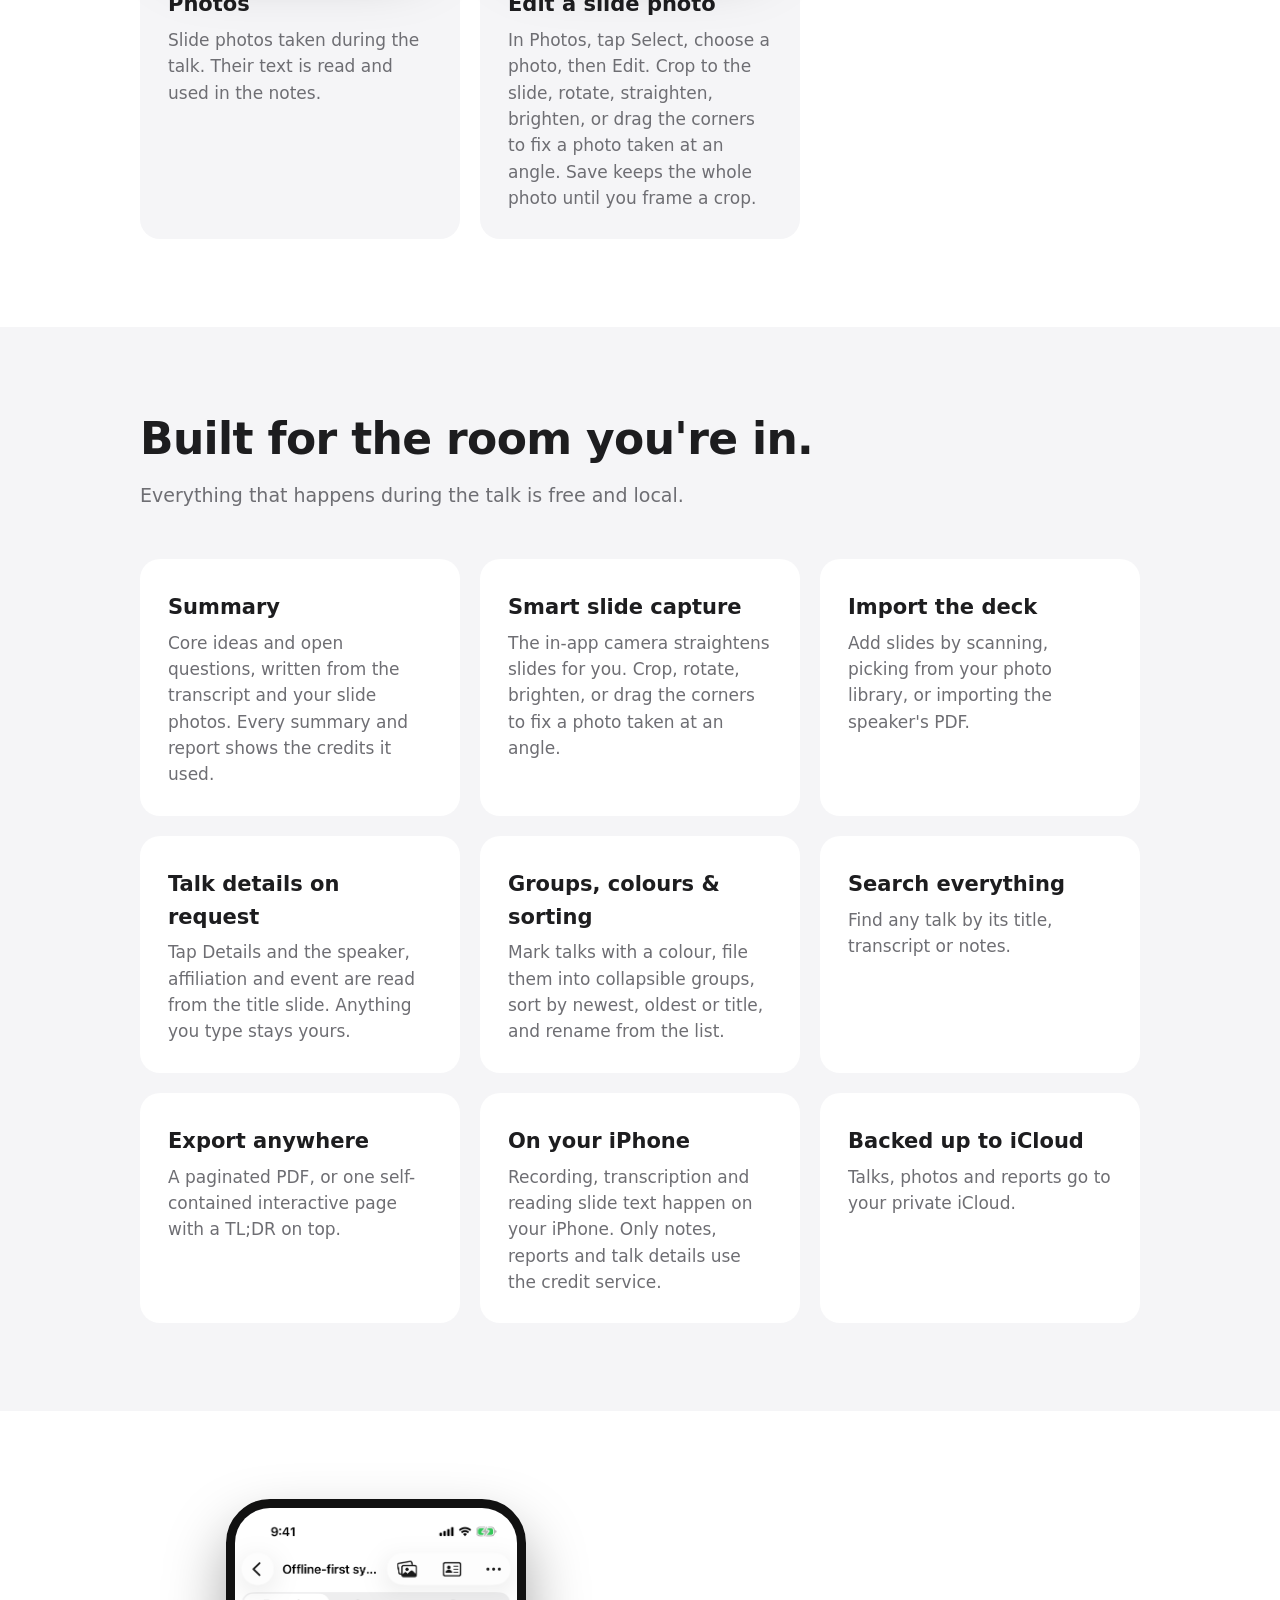
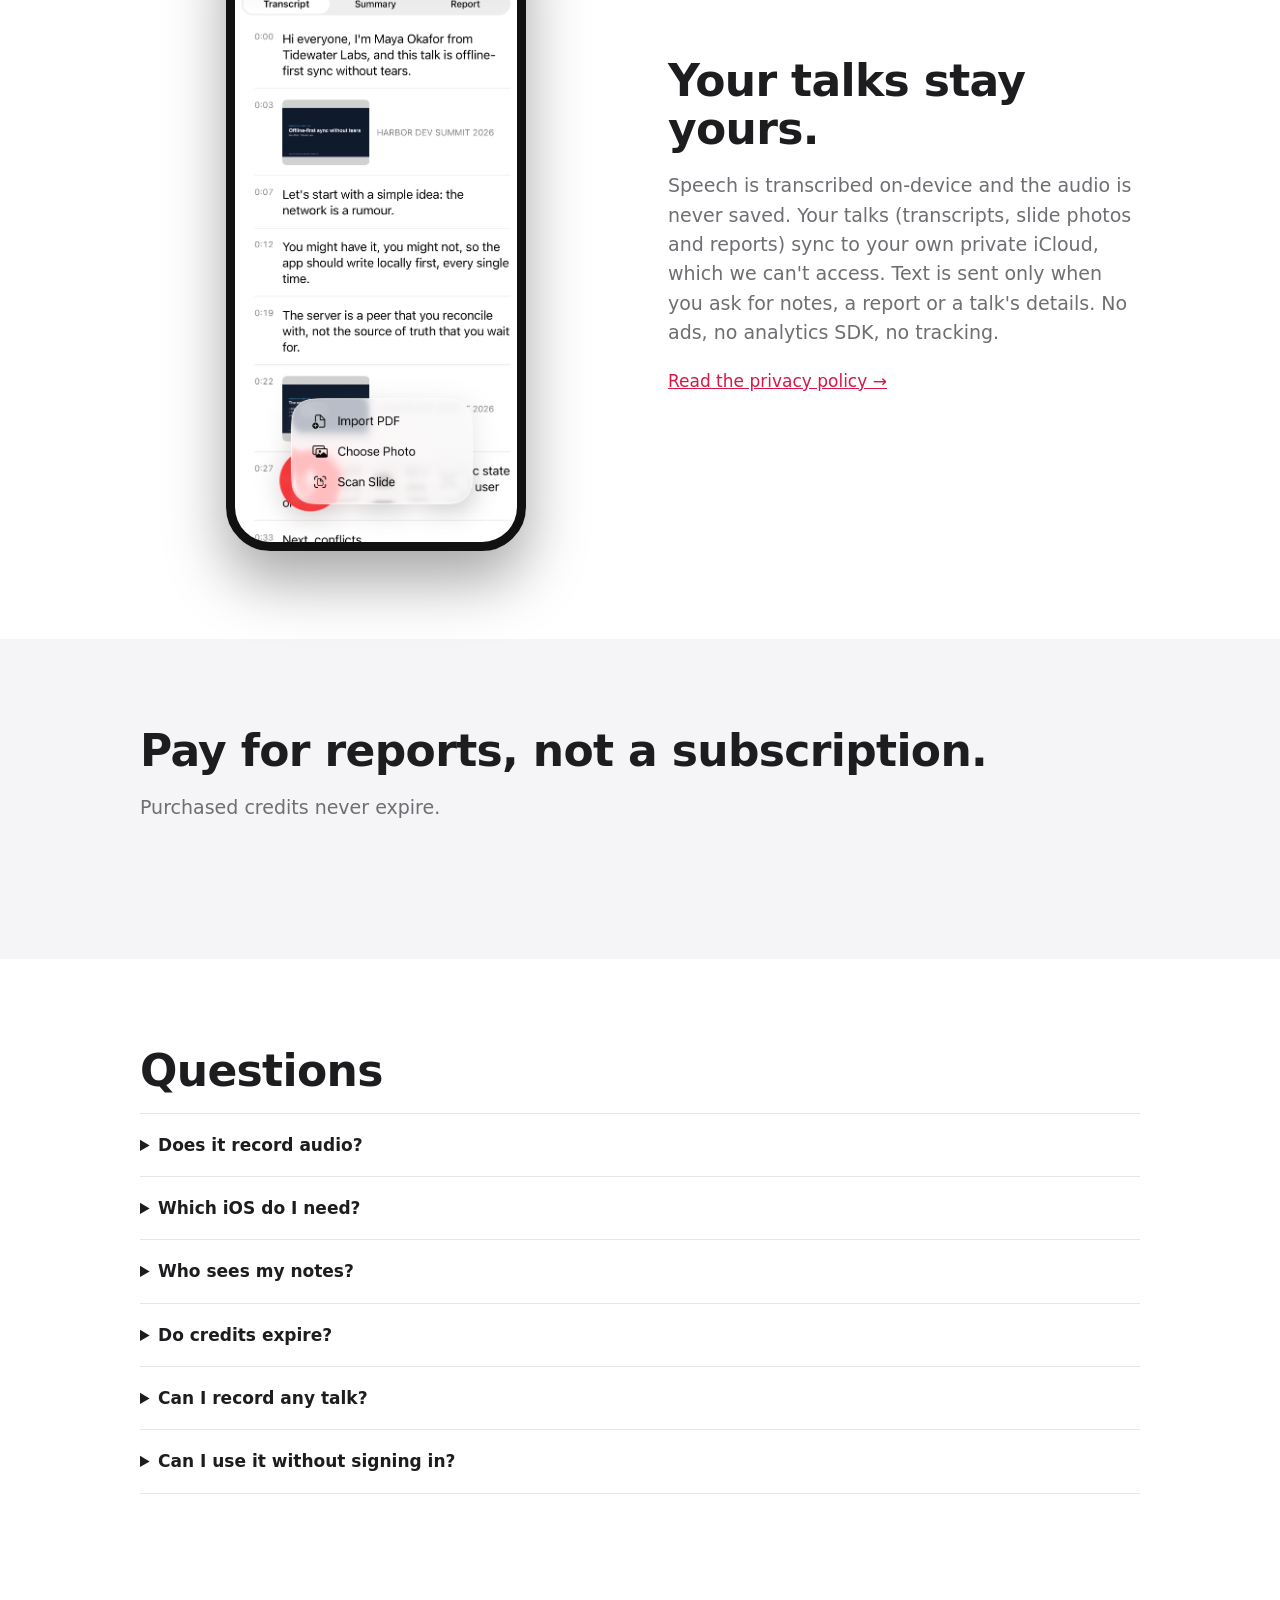
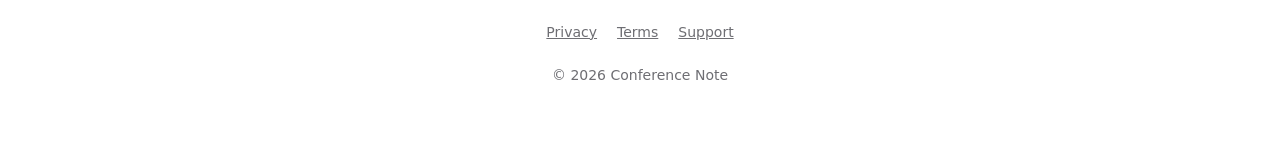
==== commit 2f85bab2: "Landing: privacy section mentions iCloud sync (#5) "Your audio stays on your iPhone" implied nothing" ====
--- a/index.html
+++ b/index.html
@@ -96,8 +96,8 @@
 <section id="privacy"><div class="wrap split">
   <div class="phone"><span>assets/demo/03-add-slide.png</span><img src="assets/demo/03-add-slide.png" alt="Transcript with the Add slide menu: Import PDF, Choose Photo, Scan Slide" loading="lazy"></div>
   <div>
-    <h2>Your audio stays on your iPhone.</h2>
-    <p class="sub" style="margin:0 0 20px">Speech is transcribed on-device and the audio is never saved or uploaded. Text is sent only when you ask for notes, a report or a talk's details. No ads, no analytics SDK, no tracking.</p>
+    <h2>Your talks stay yours.</h2>
+    <p class="sub" style="margin:0 0 20px">Speech is transcribed on-device and the audio is never saved. Your talks (transcripts, slide photos and reports) sync to your own private iCloud, which we can't access. Text is sent only when you ask for notes, a report or a talk's details. No ads, no analytics SDK, no tracking.</p>
     <a href="privacy.html">Read the privacy policy →</a>
   </div>
 </div></section>
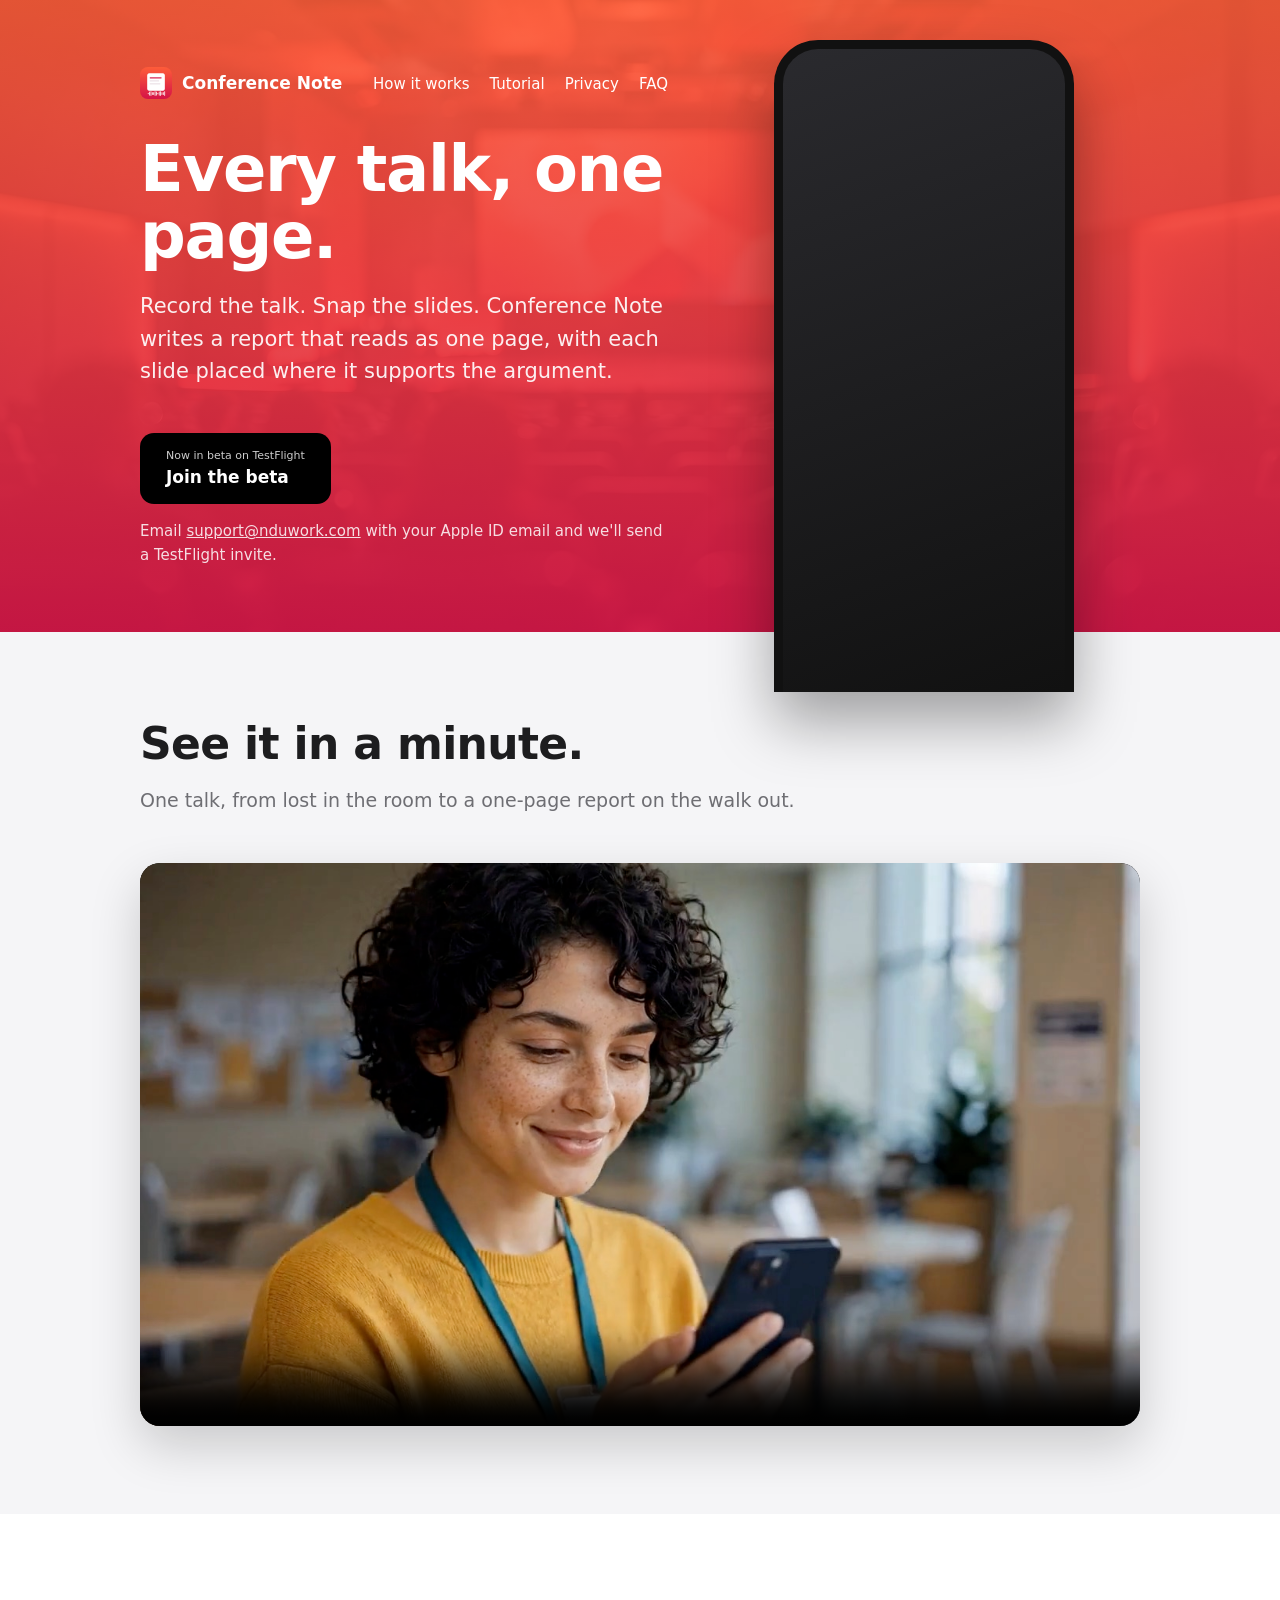
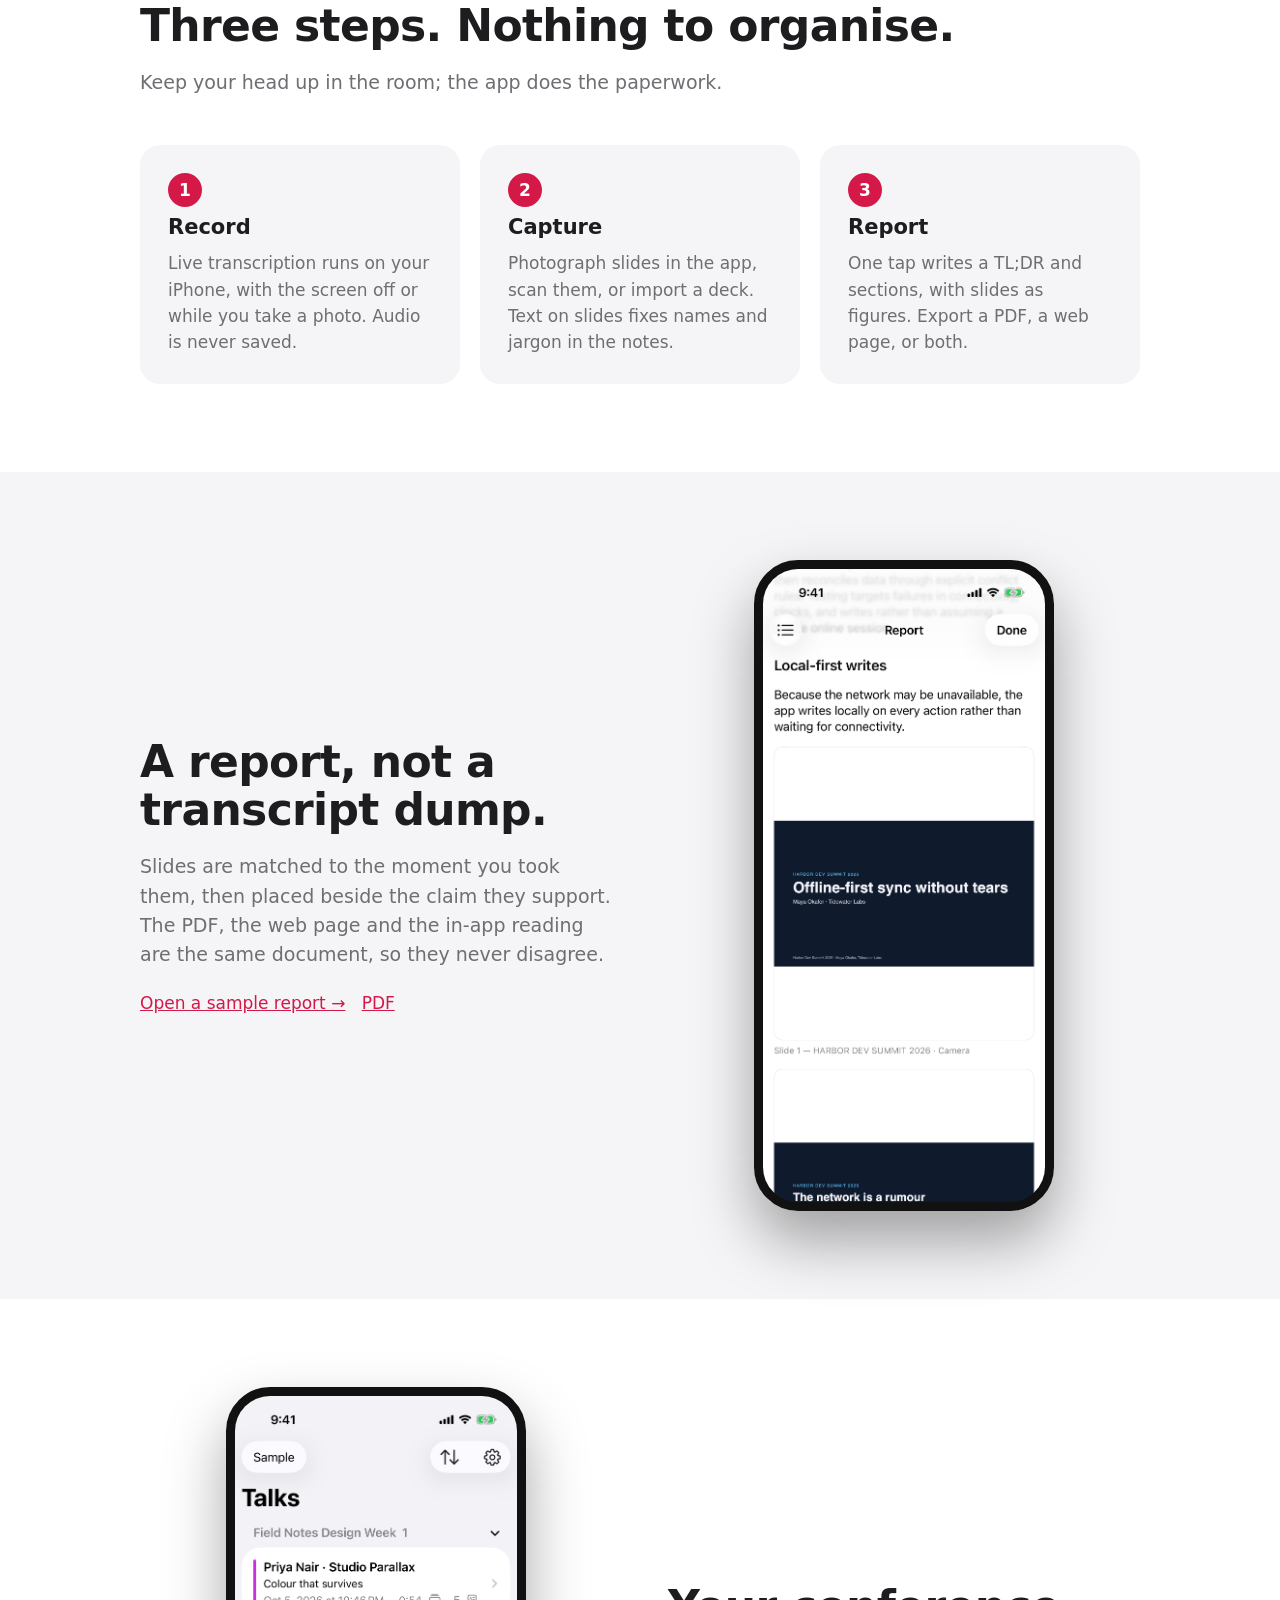
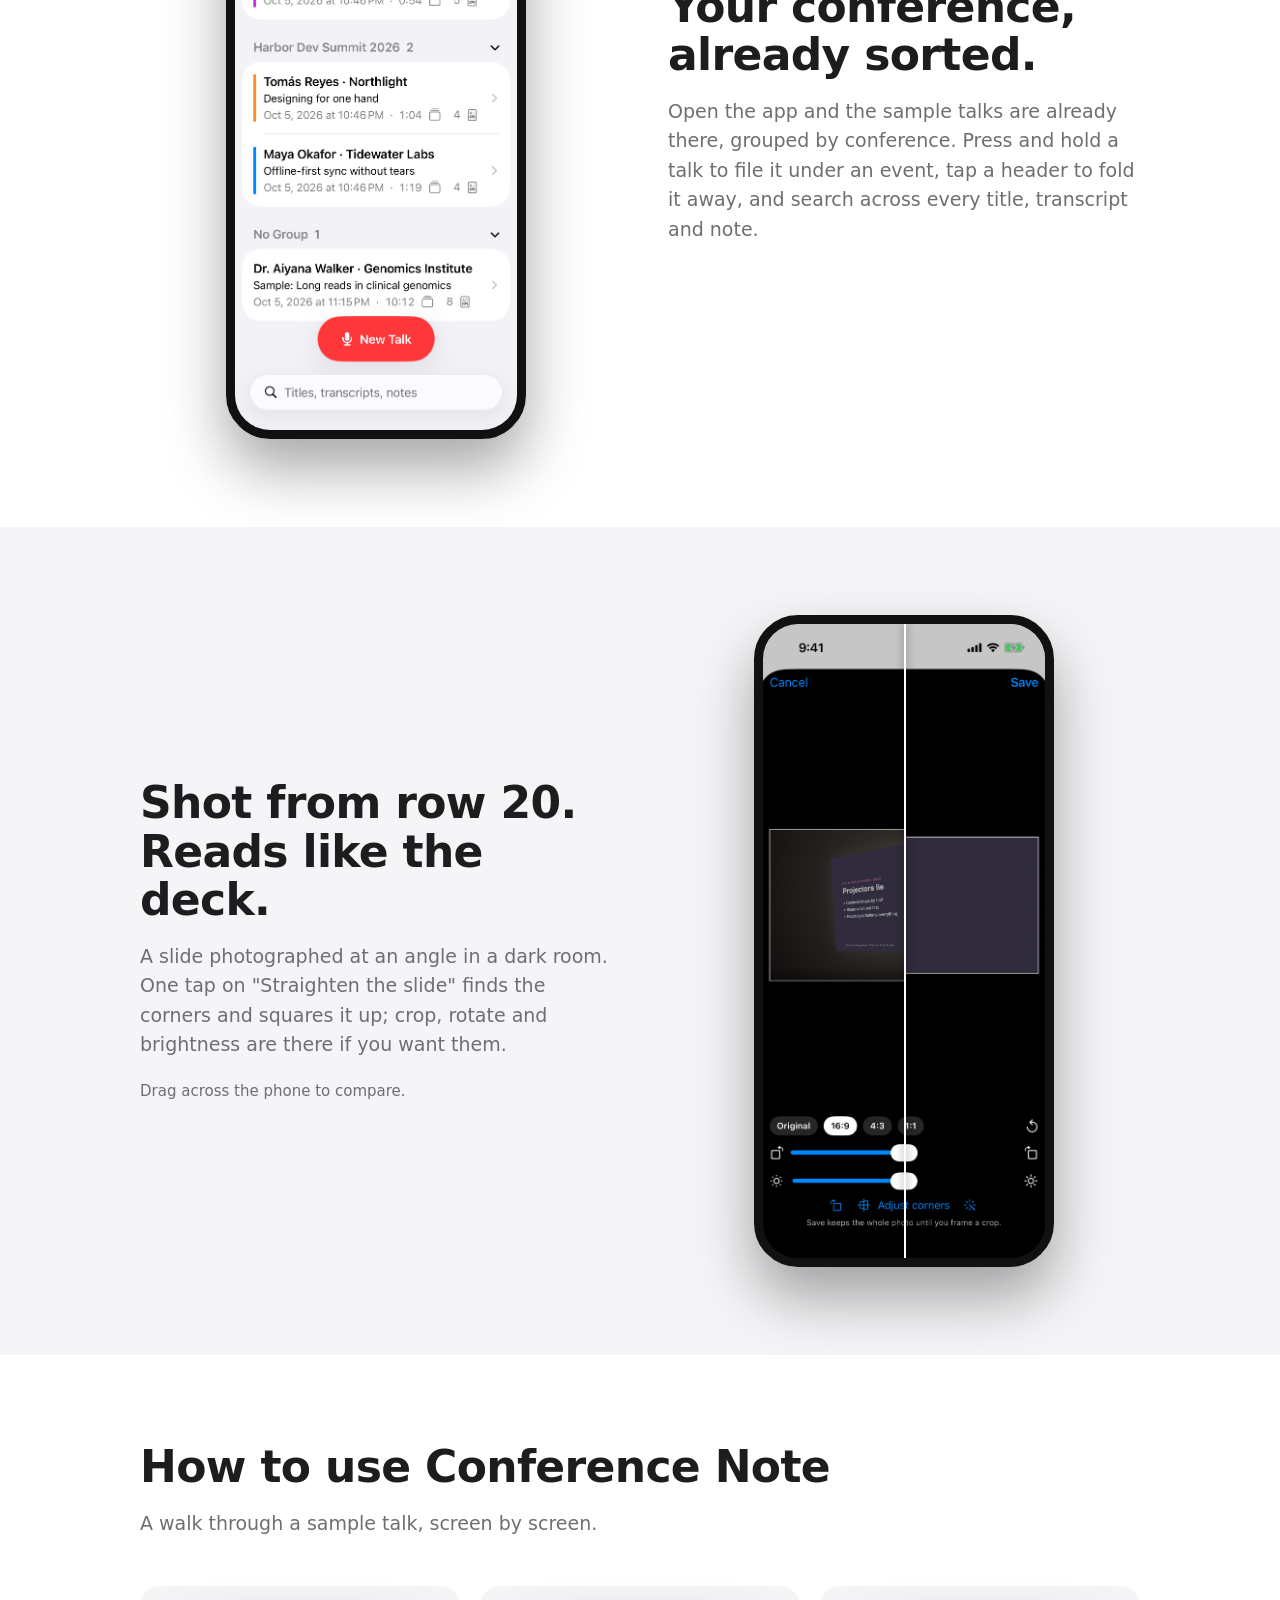
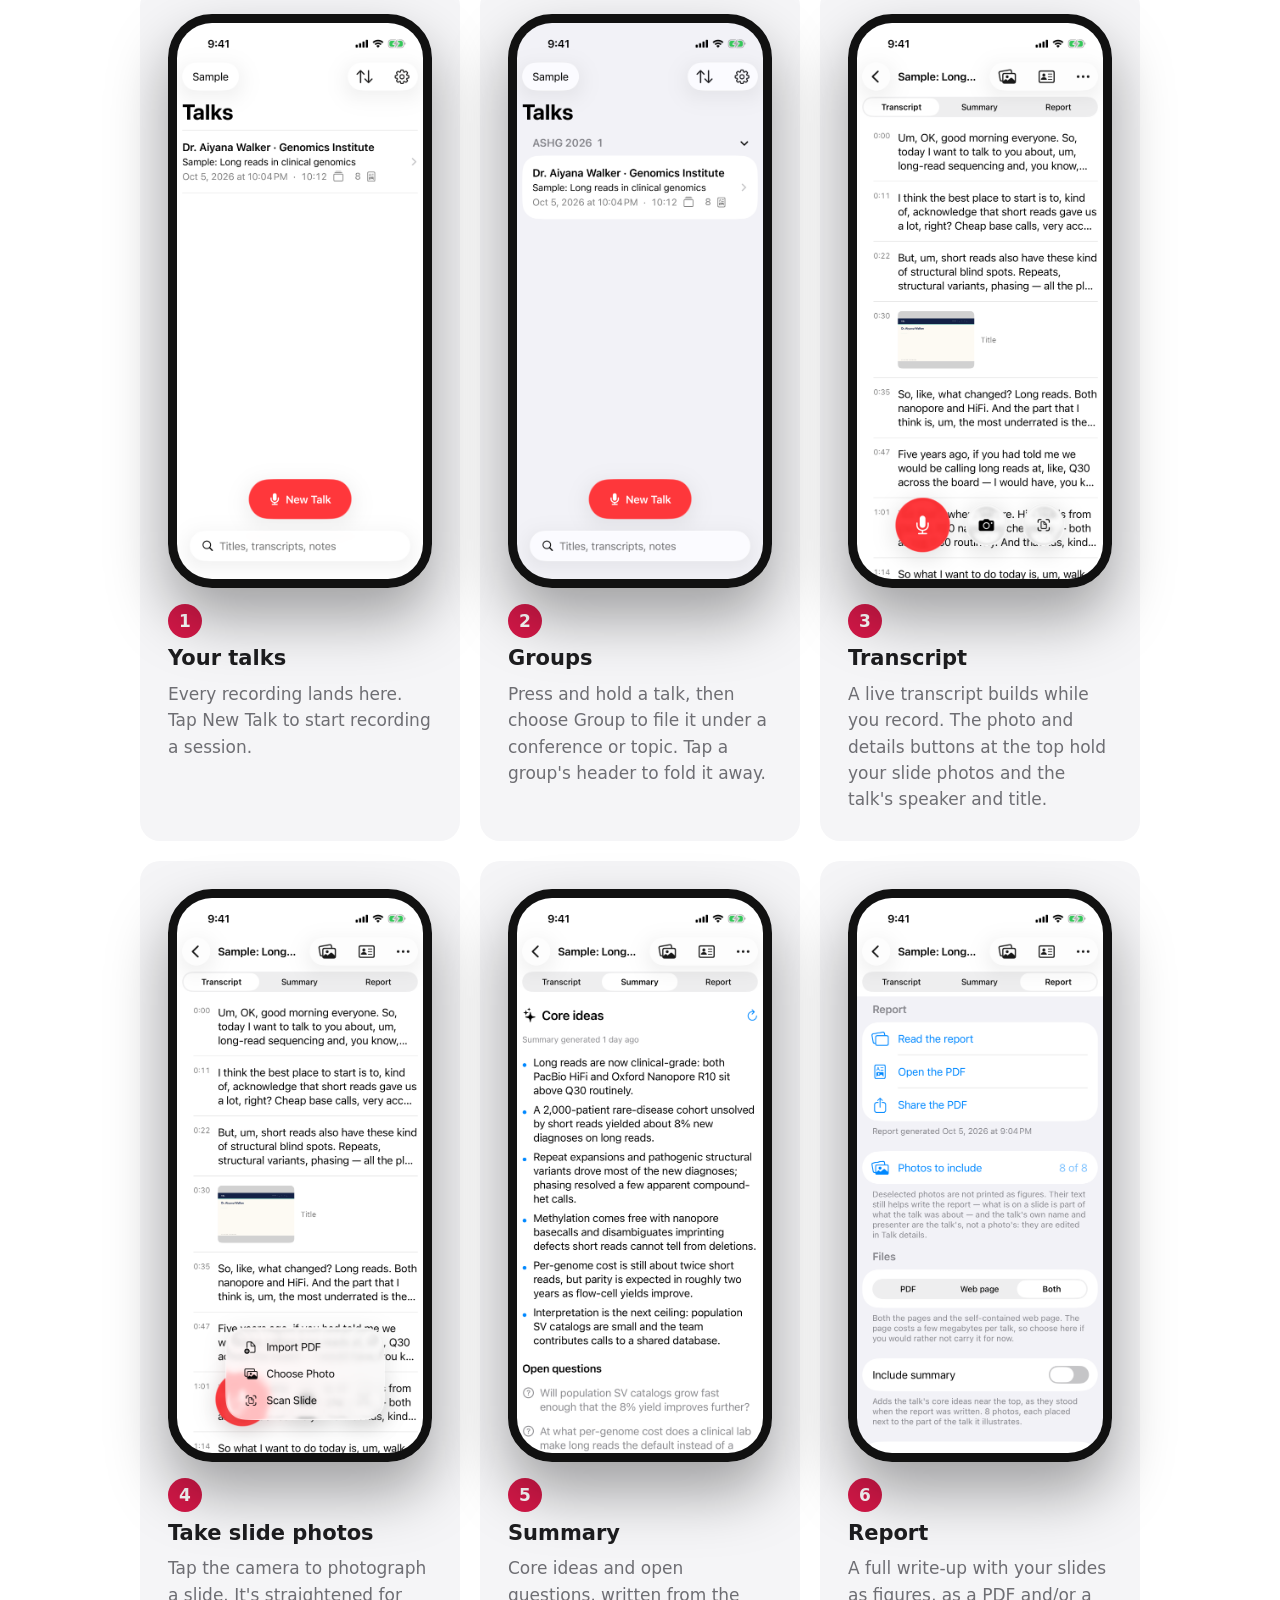
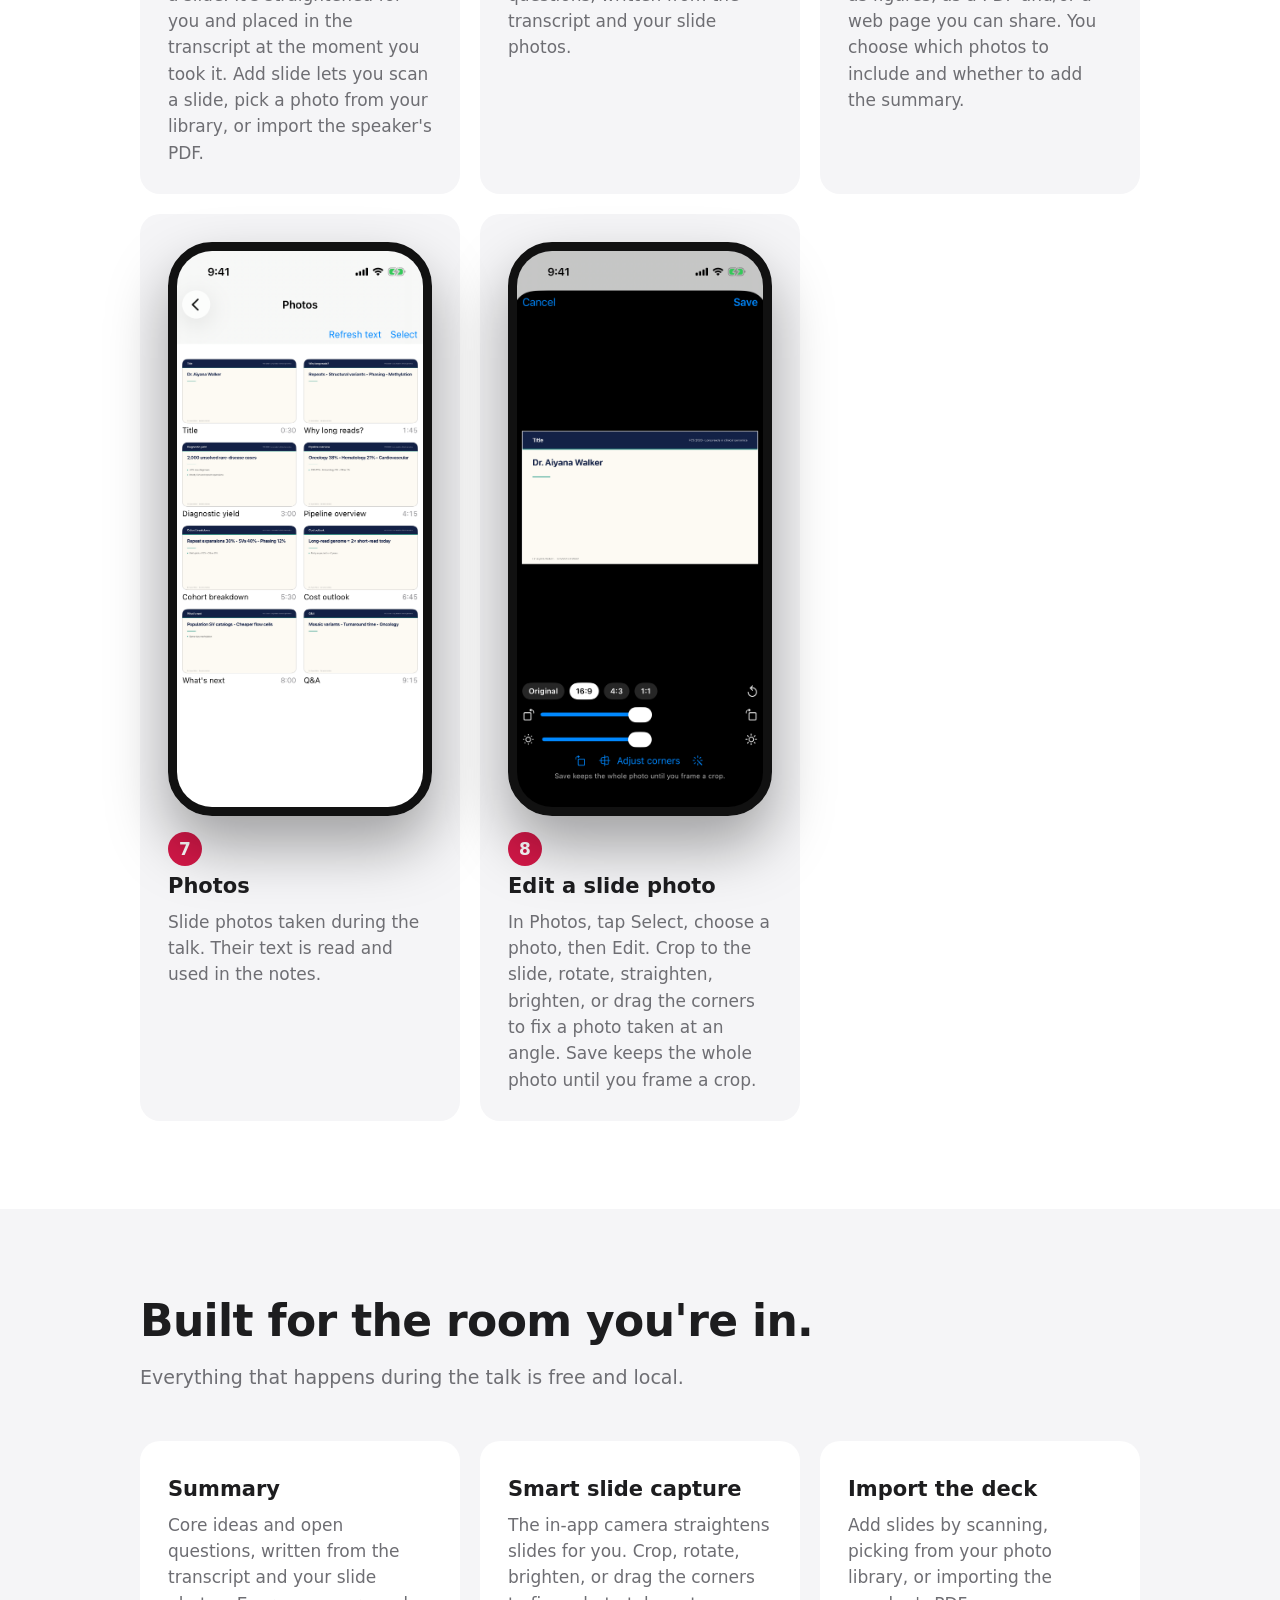
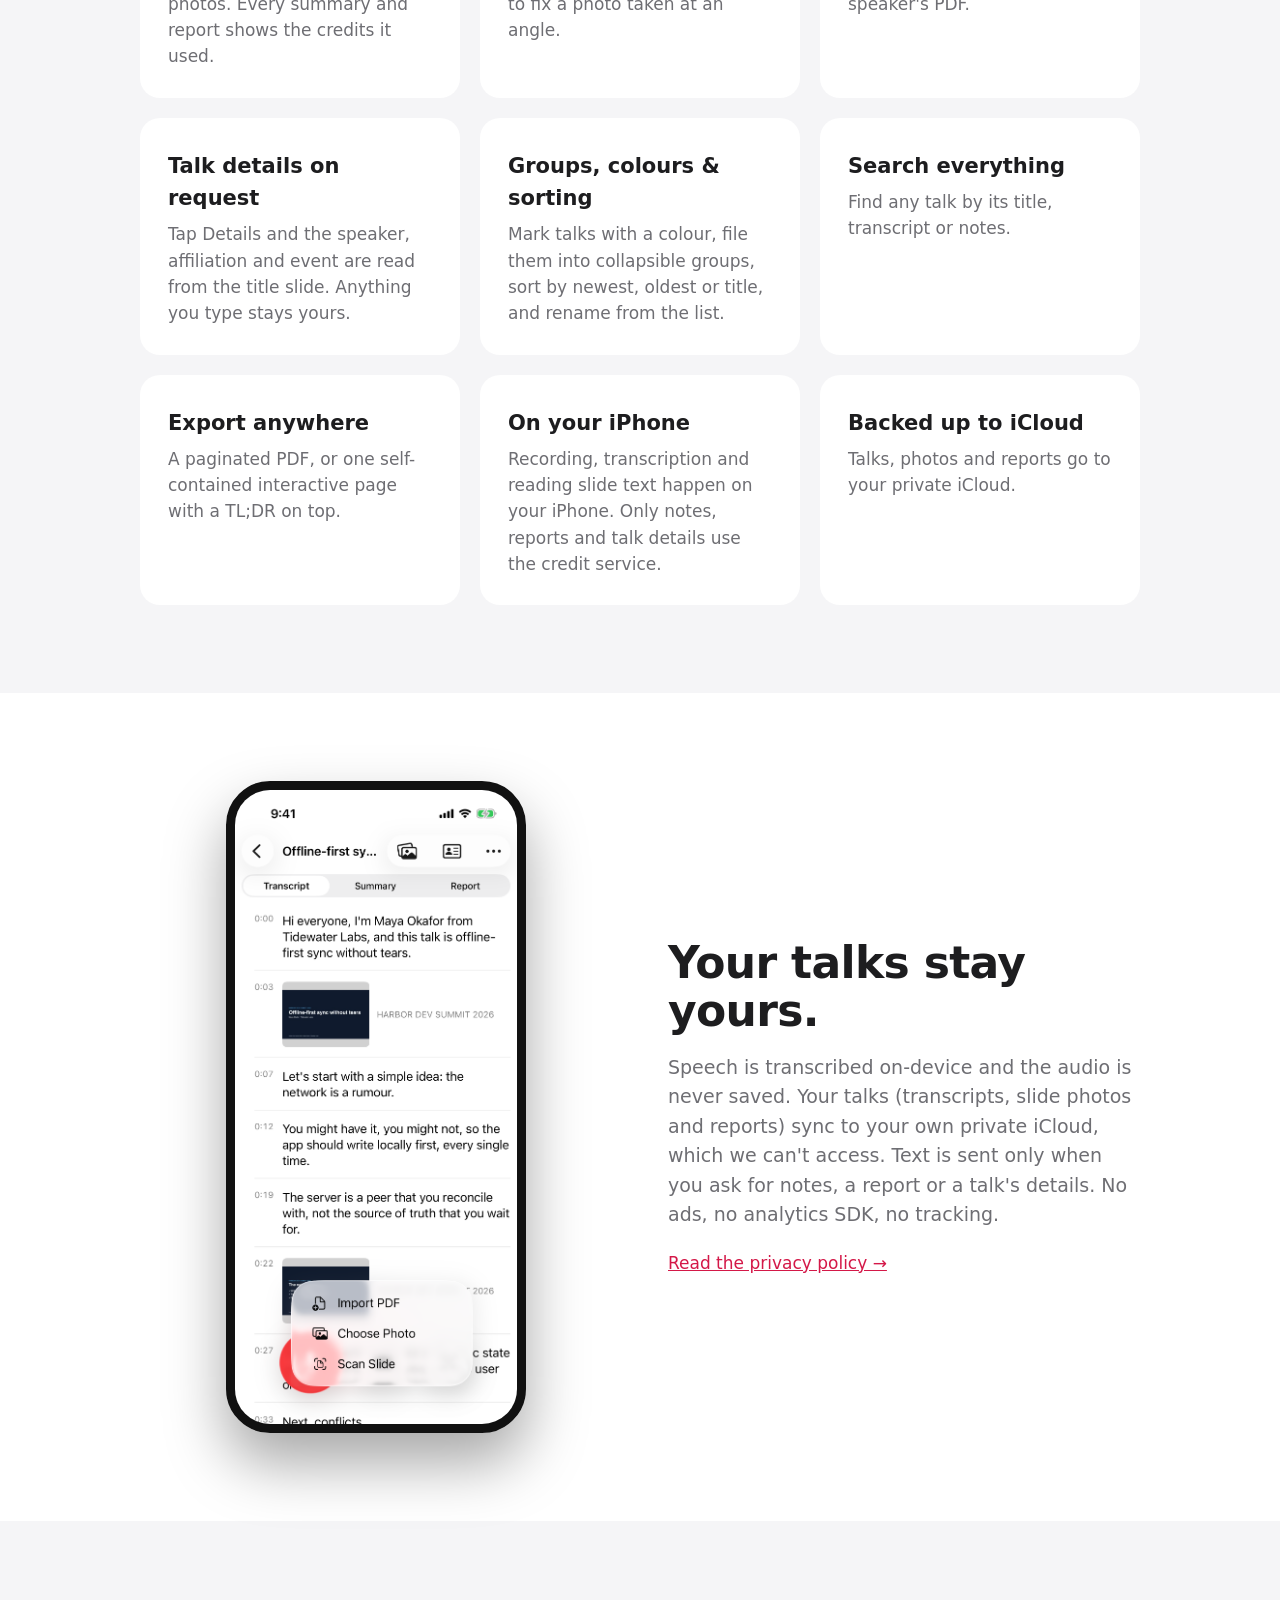
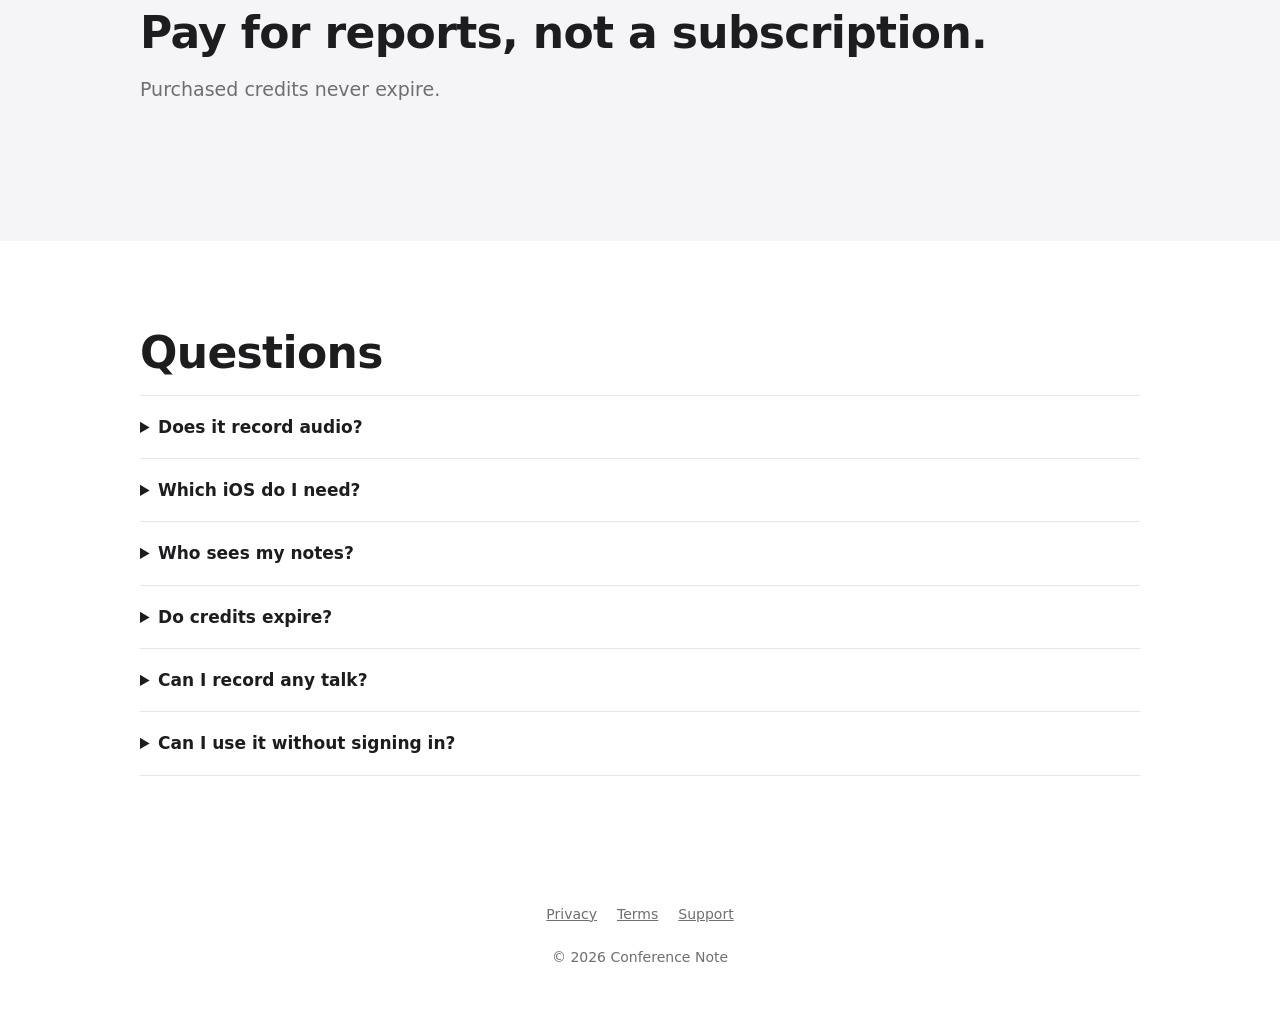
==== commit 7aa2b714: "Landing: embed the 60-second demo ad after the hero New "See it in a minute." section between the he" ====
--- a/index.html
+++ b/index.html
@@ -25,6 +25,15 @@
     <div class="phone cycle"><img src="assets/demo/02-transcript.png" alt="Live transcript with slide photos placed inline"><img src="assets/demo/04-summary.png" alt="Core ideas of the talk"><img src="assets/demo/06-report-reading.png" alt="The finished report with a TL;DR"></div>
   </div>
 </header>
+
+<section class="alt" id="demo"><div class="wrap">
+  <h2>See it in a minute.</h2>
+  <p class="sub">One talk, from lost in the room to a one&#8209;page report on the walk out.</p>
+  <video class="demo" controls playsinline preload="metadata" poster="assets/demo/demo-poster.jpg" aria-label="Conference Note demo video, one minute: a live transcript, slide photos placed as figures, the core ideas, and the finished report">
+    <source src="assets/demo/conference-note-demo.mp4" type="video/mp4">
+    <a href="assets/demo/conference-note-demo.mp4">Download the demo video (MP4)</a>
+  </video>
+</div></section>
 
 <section id="how"><div class="wrap">
   <h2>Three steps. Nothing to organise.</h2>
--- a/site.css
+++ b/site.css
@@ -52,3 +52,5 @@
 .compare .after{clip-path:inset(0 0 0 var(--x))}
 .compare::after{content:"";position:absolute;top:0;bottom:0;left:var(--x);width:2px;background:#fff;box-shadow:0 0 8px rgba(0,0,0,.6);pointer-events:none}
 .compare input{position:absolute;inset:0;width:100%;height:100%;margin:0;opacity:0;cursor:ew-resize}
+/* demo ad */
+.demo{display:block;width:100%;aspect-ratio:16/9;border-radius:20px;background:#000;box-shadow:0 20px 50px rgba(0,0,0,.18)}
